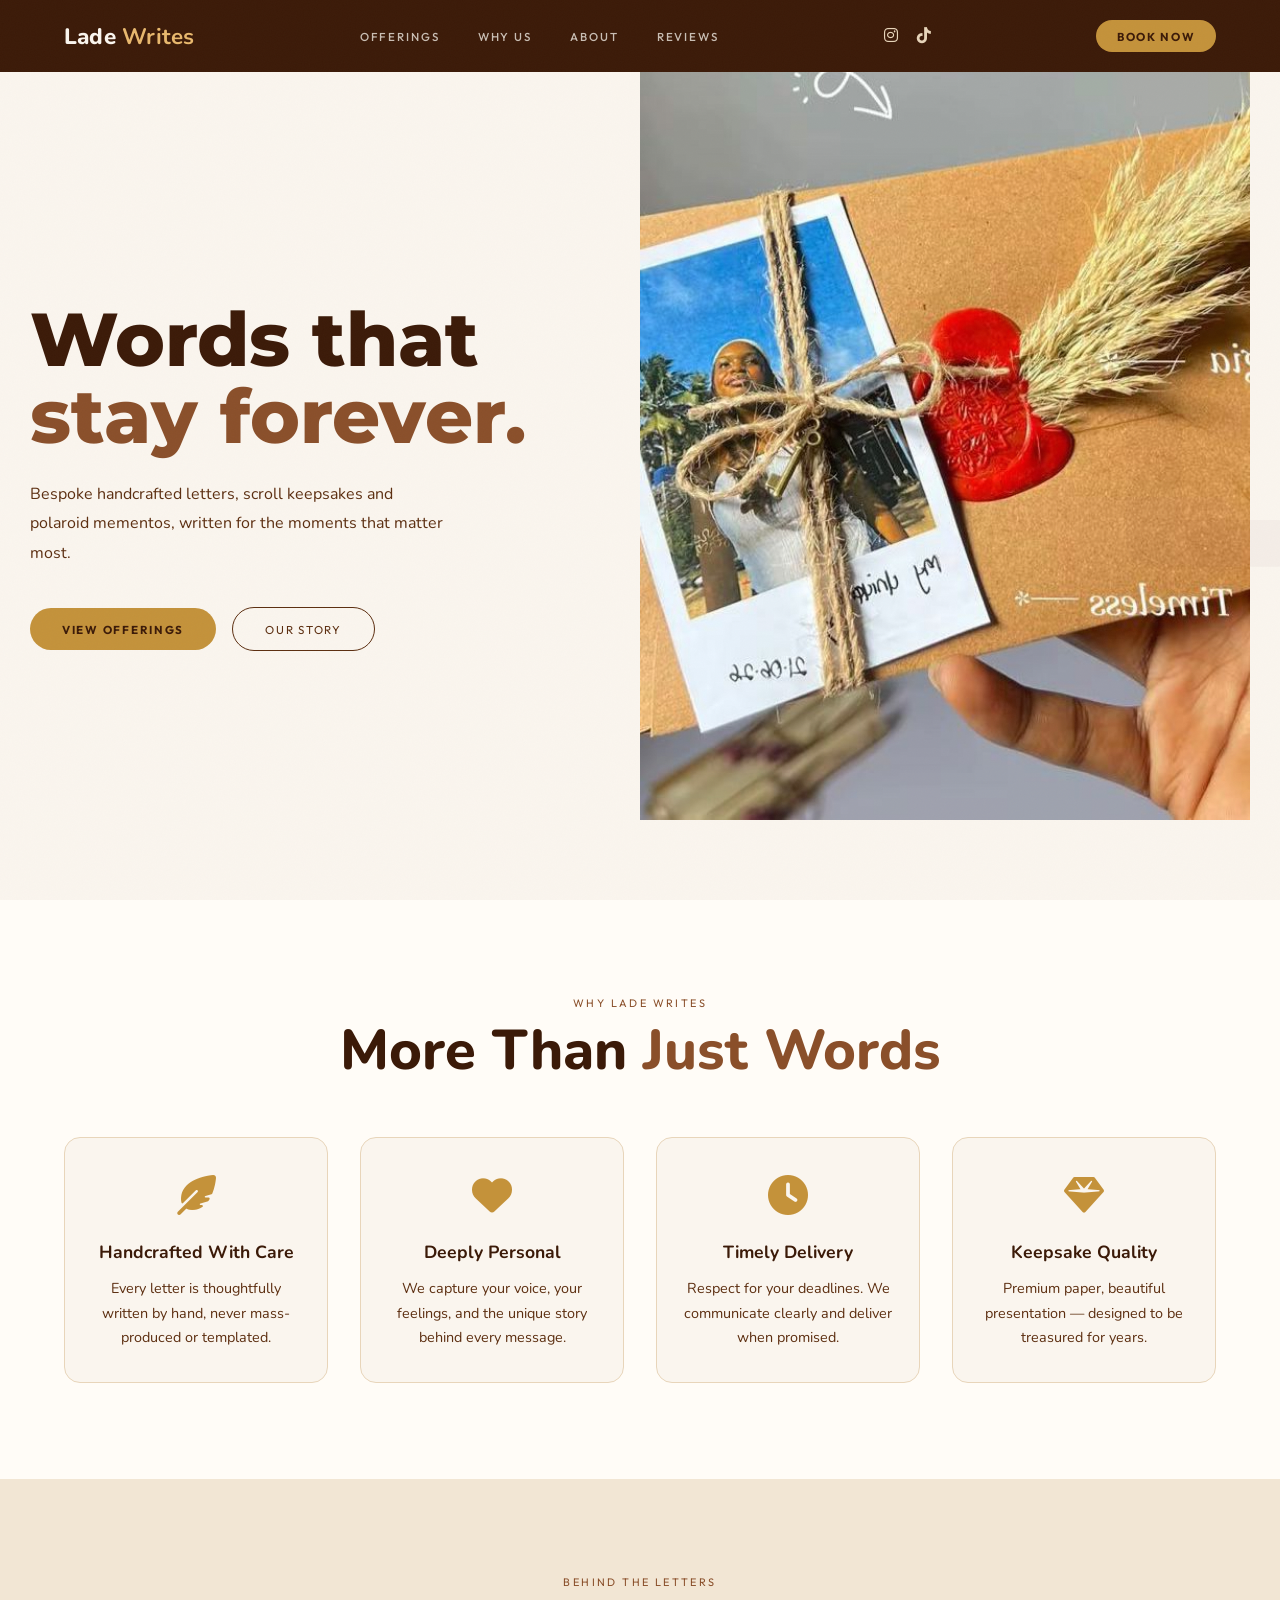
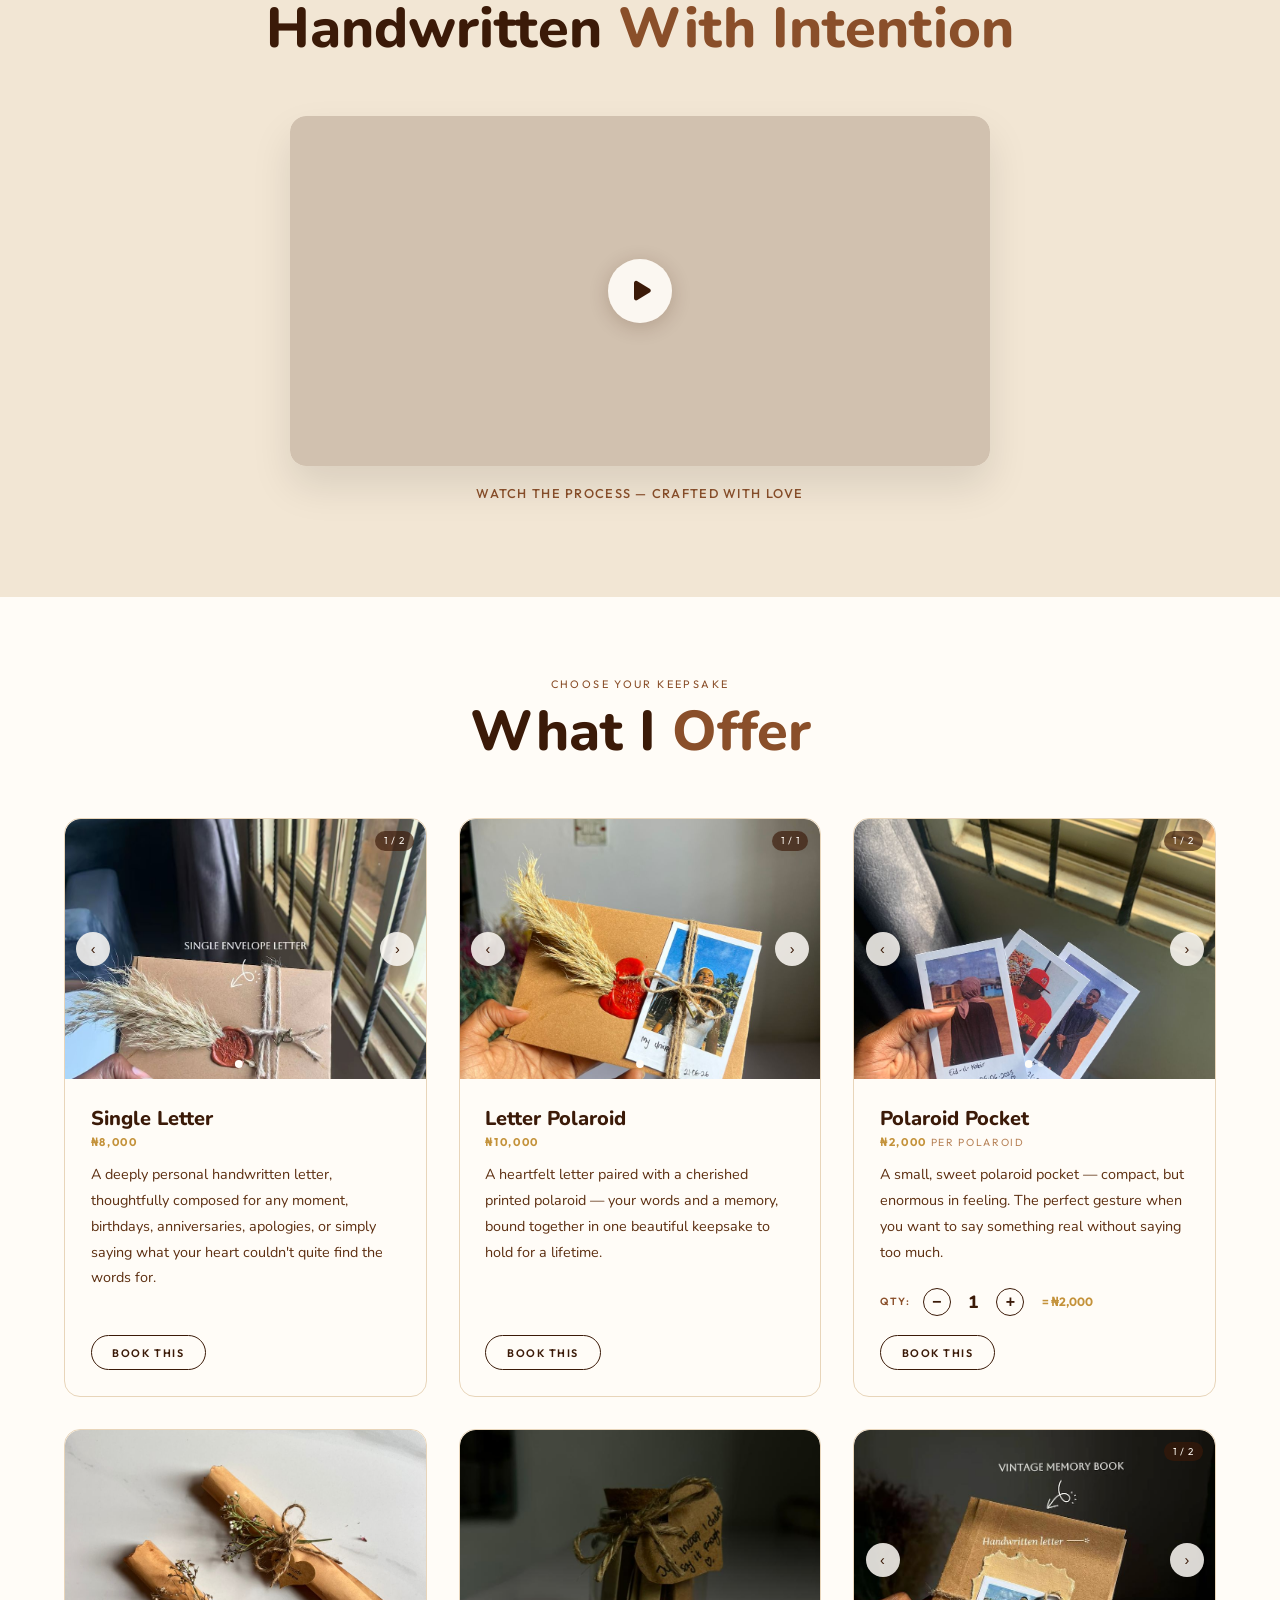
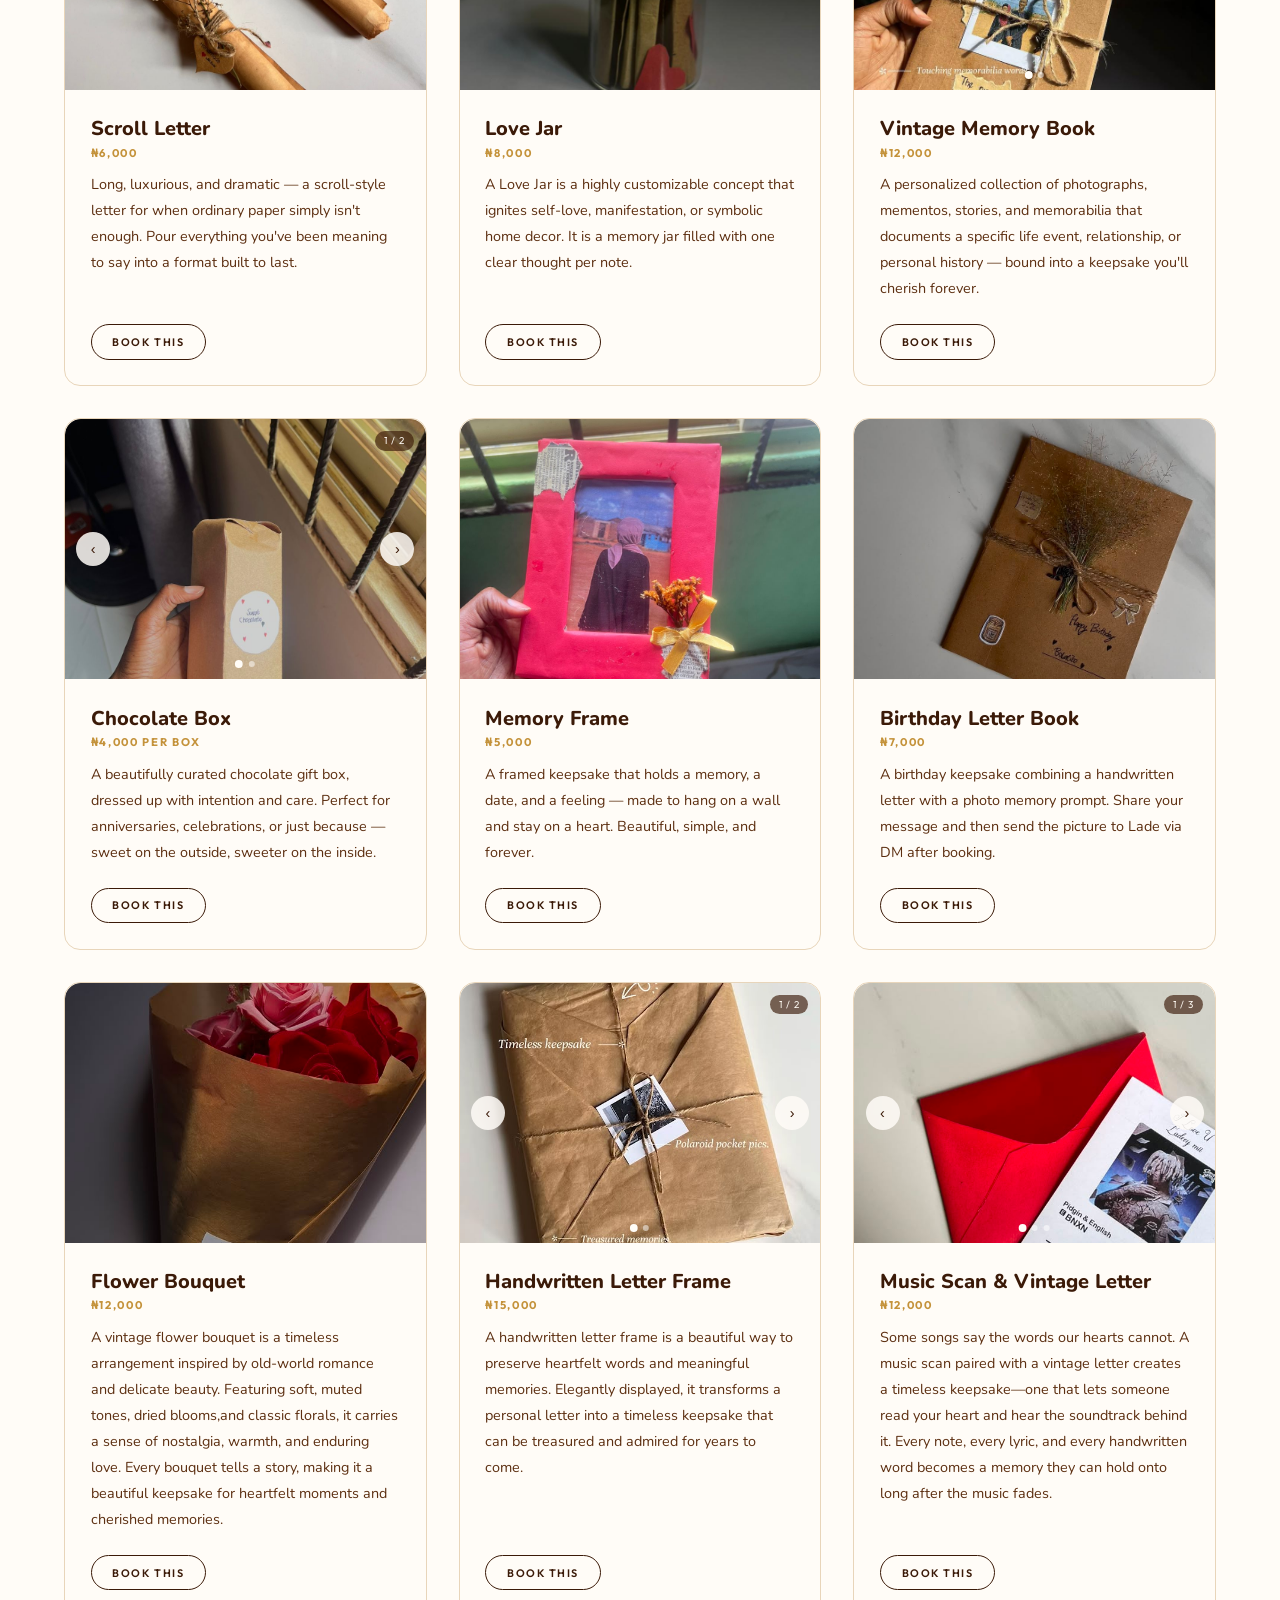
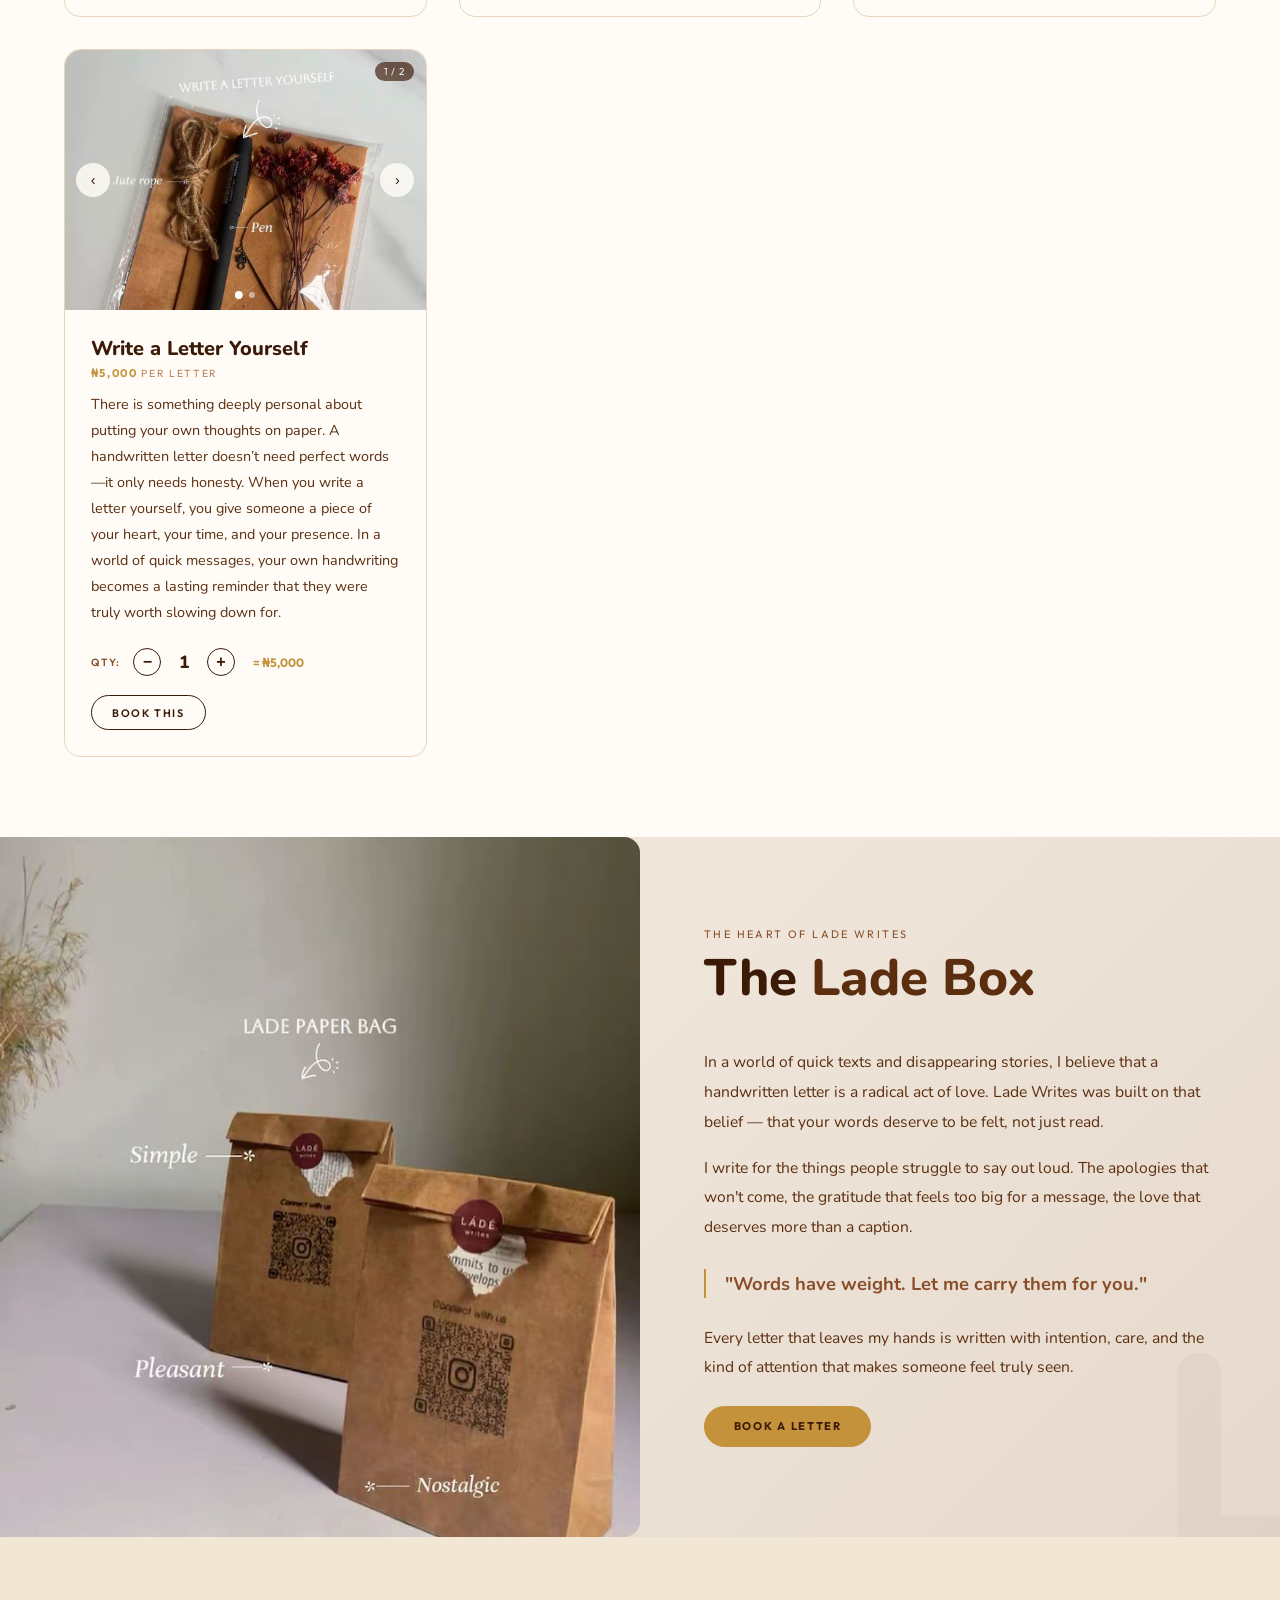
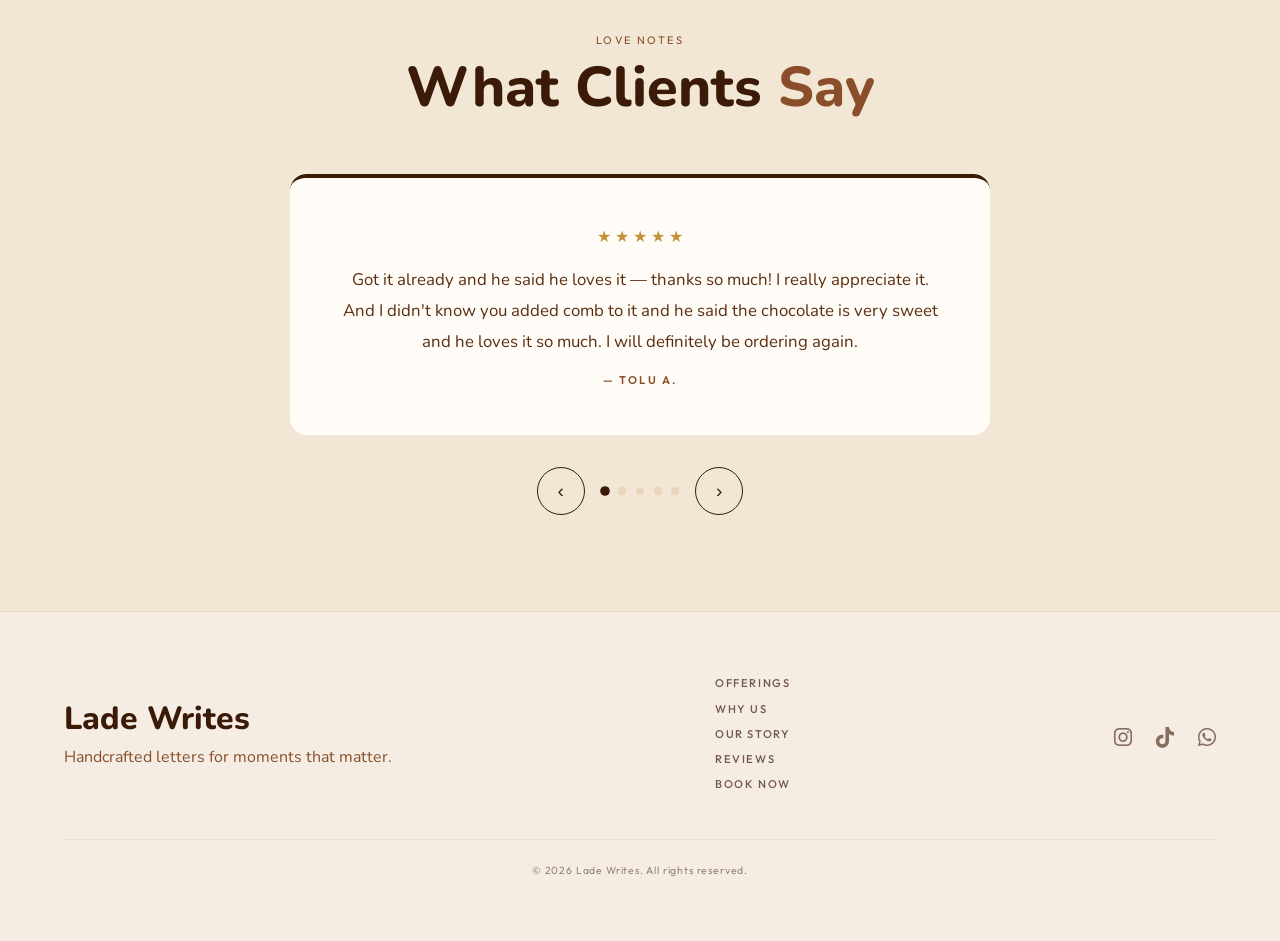
==== index.html @ 3d9a51b0 "newww" ====
<!doctype html>
<html lang="en">
  <head>
    <meta charset="UTF-8" />
    <meta name="viewport" content="width=device-width,initial-scale=1.0" />
    <title>Lade Writes — Bespoke Letters & Keepsakes</title>
    <link rel="preconnect" href="https://fonts.googleapis.com" />
    <link rel="preconnect" href="https://fonts.gstatic.com" crossorigin />
    <link
      href="https://fonts.googleapis.com/css2?family=Nunito:ital,wght@0,200..1000;1,200..1000&family=Outfit:wght@300;400;500;600;700&display=swap"
      rel="stylesheet"
    />
    <link
      rel="stylesheet"
      href="https://cdnjs.cloudflare.com/ajax/libs/font-awesome/6.5.1/css/all.min.css"
    />
    <link
      href="https://fonts.googleapis.com/css2?family=Arizonia&display=swap"
      rel="stylesheet"
    />
    <link rel="preconnect" href="https://fonts.googleapis.com" />
    <link rel="preconnect" href="https://fonts.gstatic.com" crossorigin />
    <link
      href="https://fonts.googleapis.com/css2?family=Cormorant+Garamond:ital,wght@0,300..700;1,300..700&family=DM+Sans:ital,opsz,wght@0,9..40,100..1000;1,9..40,100..1000&family=Google+Sans:ital,opsz,wght@0,17..18,400..700;1,17..18,400..700&family=Lato:ital,wght@0,100;0,300;0,400;0,700;0,900;1,100;1,300;1,400;1,700;1,900&family=Montserrat:ital,wght@0,100..900;1,100..900&family=Playfair+Display:ital,wght@0,400..900;1,400..900&family=Roboto+Condensed:ital,wght@0,100..900;1,100..900&family=Roboto+Slab:wght@100..900&display=swap"
      rel="stylesheet"
    />

    <link rel="stylesheet" href="style.css" />
  </head>
  <body>
    <nav id="navbar">
      <a class="nav-logo" href="#">Lade <span>Writes</span></a>
      <ul class="nav-center" id="navCenter">
        <li><a href="#offerings">Offerings</a></li>
        <li><a href="#whyus">Why Us</a></li>
        <li><a href="#ladebox">About</a></li>
        <li><a href="#reviews">Reviews</a></li>
      </ul>
      <div class="nav-social">
        <a href="https://www.instagram.com/lade_writes" target="_blank"
          ><i class="fab fa-instagram"></i
        ></a>
        <a href="https://www.tiktok.com/@ladewrites0" target="_blank"
          ><i class="fab fa-tiktok"></i
        ></a>
      </div>
      <a href="book.html" class="nav-book">Book Now</a>
      <button class="ham" id="ham" aria-label="Menu" onclick="toggleNav()">
        <span></span><span></span><span></span>
      </button>
    </nav>

    <div class="nav-drawer" id="navDrawer">
      <a href="#offerings" onclick="closeNav()">Offerings</a>
      <a href="#whyus" onclick="closeNav()">Why Us</a>
      <a href="#ladebox" onclick="closeNav()">About</a>
      <a href="#reviews" onclick="closeNav()">Reviews</a>
      <a href="book.html" onclick="closeNav()">Book Now</a>
      <div class="nav-drawer-social">
        <a href="https://www.instagram.com/lade_writes" target="_blank"
          ><i class="fab fa-instagram"></i
        ></a>
        <a href="https://www.tiktok.com/@ladewrites0" target="_blank"
          ><i class="fab fa-tiktok"></i
        ></a>
      </div>
    </div>

    <section id="hero">
      <div class="hero-left">
        <h1 class="hero-h1 fi d1">
          Words that<br /><span>stay forever.</span>
        </h1>
        <p class="hero-p fi d2">
          Bespoke handcrafted letters, scroll keepsakes and polaroid mementos,
          written for the moments that matter most.
        </p>
        <div class="hero-actions fi d3">
          <a href="#offerings" class="btn-primary">View Offerings</a>
          <a href="#ladebox" class="btn-ghost">Our Story</a>
        </div>
      </div>
      <div class="hero-right">
        <div class="hero-img-wrap">
          <img id="heroMainImg" src="bg.jpeg" alt="Lade Writes hero image" />
        </div>
      </div>
      <div class="hero-deco" aria-hidden="true">L</div>
    </section>

    <section id="whyus">
      <div class="sec-header-center">
        <div class="sec-tag">Why Lade Writes</div>
        <h2 class="sec-title">More Than <span>Just Words</span></h2>
      </div>
      <div class="why-grid">
        <div class="why-card fi d1">
          <div class="why-icon"><i class="fas fa-feather-alt"></i></div>
          <div class="why-title">Handcrafted With Care</div>
          <div class="why-desc">
            Every letter is thoughtfully written by hand, never mass-produced or
            templated.
          </div>
        </div>
        <div class="why-card fi d2">
          <div class="why-icon"><i class="fas fa-heart"></i></div>
          <div class="why-title">Deeply Personal</div>
          <div class="why-desc">
            We capture your voice, your feelings, and the unique story behind
            every message.
          </div>
        </div>
        <div class="why-card fi d3">
          <div class="why-icon"><i class="fas fa-clock"></i></div>
          <div class="why-title">Timely Delivery</div>
          <div class="why-desc">
            Respect for your deadlines. We communicate clearly and deliver when
            promised.
          </div>
        </div>
        <div class="why-card fi d1">
          <div class="why-icon"><i class="fas fa-gem"></i></div>
          <div class="why-title">Keepsake Quality</div>
          <div class="why-desc">
            Premium paper, beautiful presentation — designed to be treasured for
            years.
          </div>
        </div>
      </div>
    </section>

    <section id="video-showcase">
      <div class="sec-header-center">
        <div class="sec-tag">Behind The Letters</div>
        <h2 class="sec-title">Handwritten <span>With Intention</span></h2>
      </div>
      <div class="video-container fi d2">
        <video
          src="lade-vid.mp4"
          preload="metadata"
          muted
          loop
          playsinline
        ></video>

        <div
          class="video-overlay"
          onclick="playVideo(this)"
          style="
            position: absolute;
            inset: 0;
            display: flex;
            align-items: center;
            justify-content: center;
            cursor: pointer;
            background: rgba(59, 26, 8, 0.18);
            border-radius: var(--radius);
          "
        >
          <div
            style="
              width: 64px;
              height: 64px;
              border-radius: 50%;
              background: rgba(255, 252, 247, 0.92);
              display: flex;
              align-items: center;
              justify-content: center;
              box-shadow: 0 4px 20px rgba(59, 26, 8, 0.2);
            "
          >
            <i
              class="fas fa-play"
              style="color: var(--brown); font-size: 1.4rem; margin-left: 4px"
            ></i>
          </div>
        </div>
      </div>
      <div class="video-caption">Watch the process — crafted with love</div>
    </section>

    <section id="offerings">
      <div class="sec-header-center">
        <div class="sec-tag">Choose Your Keepsake</div>
        <h2 class="sec-title">What I <span>Offer</span></h2>
      </div>
      <div class="cards-grid">
        <div class="offer-card fi">
          <div class="card-gallery" id="g-single">
            <div class="placeholder-gallery"><span>✉</span>Add photos here</div>
            <img
              class="gallery-img"
              src="SINGLE 2.jpeg"
              alt="Single letter 1"
            /><img
              class="gallery-img"
              src="SINGLE 1.jpeg"
              alt="Single letter 2"
            /><button
              class="gallery-nav prev"
              onclick="galPrev(event, 'g-single')"
            >
              ‹</button
            ><button
              class="gallery-nav next"
              onclick="galNext(event, 'g-single')"
            >
              ›
            </button>
            <div class="gallery-dots" id="dots-g-single"></div>
            <div class="gallery-count" id="cnt-g-single">1 / 2</div>
          </div>
          <div class="card-body">
            <div class="card-name">Single Letter</div>
            <div class="card-price">₦8,000</div>
            <p class="card-desc">
              A deeply personal handwritten letter, thoughtfully composed for
              any moment, birthdays, anniversaries, apologies, or simply saying
              what your heart couldn't quite find the words for.
            </p>
            <a
              href="book.html?offering=Single%20Letter&price=%E2%82%A68%2C000"
              class="card-book"
              >Book This</a
            >
          </div>
        </div>

        <div class="offer-card fi d1">
          <div class="card-gallery" id="g-polaroid">
            <div class="placeholder-gallery">
              <span>📸</span>Add photos here
            </div>
            <img
              class="gallery-img"
              src="LETTERPOLAROID.jpeg"
              alt="Letter polaroid 1"
            /><button
              class="gallery-nav prev"
              onclick="galPrev(event, 'g-polaroid')"
            >
              ‹</button
            ><button
              class="gallery-nav next"
              onclick="galNext(event, 'g-polaroid')"
            >
              ›
            </button>
            <div class="gallery-dots" id="dots-g-polaroid"></div>
            <div class="gallery-count" id="cnt-g-polaroid">1 / 1</div>
          </div>
          <div class="card-body">
            <div class="card-name">Letter Polaroid</div>
            <div class="card-price">₦10,000</div>
            <p class="card-desc">
              A heartfelt letter paired with a cherished printed polaroid — your
              words and a memory, bound together in one beautiful keepsake to
              hold for a lifetime.
            </p>
            <a
              href="book.html?offering=Letter%20Polaroid&price=%E2%82%A610%2C000"
              class="card-book"
              >Book This</a
            >
          </div>
        </div>

        <div class="offer-card fi d2">
          <div class="card-gallery" id="g-pocket">
            <div class="placeholder-gallery">
              <span>🖼</span>Add photos here
            </div>
            <img
              class="gallery-img"
              src="POLA 1.jpeg"
              alt="Polaroid pocket 1"
            /><img
              class="gallery-img"
              src="POLA 2.jpeg"
              alt="Polaroid pocket 2"
            /><button
              class="gallery-nav prev"
              onclick="galPrev(event, 'g-pocket')"
            >
              ‹</button
            ><button
              class="gallery-nav next"
              onclick="galNext(event, 'g-pocket')"
            >
              ›
            </button>
            <div class="gallery-dots" id="dots-g-pocket"></div>
            <div class="gallery-count" id="cnt-g-pocket">1 / 2</div>
          </div>
          <div class="card-body">
            <div class="card-name">Polaroid Pocket</div>
            <div class="card-price">
              ₦2,000
              <span
                style="
                  font-weight: 400;
                  color: var(--brown-4);
                  font-size: 0.65rem;
                "
                >per polaroid</span
              >
            </div>
            <p class="card-desc">
              A small, sweet polaroid pocket — compact, but enormous in feeling.
              The perfect gesture when you want to say something real without
              saying too much.
            </p>
            <div
              style="
                display: flex;
                align-items: center;
                gap: 0.8rem;
                margin-bottom: 1.2rem;
              "
            >
              <span
                style="
                  font-family: var(--f-ui);
                  font-size: 0.65rem;
                  letter-spacing: 0.12em;
                  text-transform: uppercase;
                  color: var(--brown-3);
                  font-weight: 600;
                "
                >Qty:</span
              ><button
                onclick="ppQtyChange(-1)"
                style="
                  width: 28px;
                  height: 28px;
                  border-radius: 50%;
                  border: 1.5px solid var(--brown);
                  background: none;
                  cursor: pointer;
                  font-size: 1rem;
                  color: var(--brown);
                  display: flex;
                  align-items: center;
                  justify-content: center;
                  font-weight: 700;
                "
              >
                −</button
              ><span
                id="ppQty"
                style="
                  font-family: var(--f-display);
                  font-size: 1.1rem;
                  font-weight: 800;
                  color: var(--brown);
                  min-width: 20px;
                  text-align: center;
                "
                >1</span
              ><button
                onclick="ppQtyChange(1)"
                style="
                  width: 28px;
                  height: 28px;
                  border-radius: 50%;
                  border: 1.5px solid var(--brown);
                  background: none;
                  cursor: pointer;
                  font-size: 1rem;
                  color: var(--brown);
                  display: flex;
                  align-items: center;
                  justify-content: center;
                  font-weight: 700;
                "
              >
                +</button
              ><span
                id="ppTotal"
                style="
                  font-family: var(--f-ui);
                  font-size: 0.75rem;
                  color: var(--gold);
                  font-weight: 700;
                  margin-left: 0.3rem;
                "
                >= ₦2,000</span
              >
            </div>
            <a href="#" id="ppBookBtn" onclick="ppBook(event)" class="card-book"
              >Book This</a
            >
          </div>
        </div>

        <div class="offer-card fi d3">
          <div class="card-gallery" id="g-scroll">
            <div class="placeholder-gallery">
              <span>📜</span>Add photos here
            </div>
            <img class="gallery-img" src="SCROLL1.jpeg" alt="Scroll letter 1" />
          </div>
          <div class="card-body">
            <div class="card-name">Scroll Letter</div>
            <div class="card-price">₦6,000</div>
            <p class="card-desc">
              Long, luxurious, and dramatic — a scroll-style letter for when
              ordinary paper simply isn't enough. Pour everything you've been
              meaning to say into a format built to last.
            </p>
            <a
              href="book.html?offering=Scroll%20Letter&price=%E2%82%A66%2C000"
              class="card-book"
              >Book This</a
            >
          </div>
        </div>

        <div class="offer-card fi d1">
          <div class="card-gallery" id="g-lovejar">
            <div class="placeholder-gallery">
              <span></span>
            </div>

            <img class="gallery-img" src="love jar.jpeg" alt="Love Jar" />

            <!-- removed prev/next buttons -->

            <!-- removed dots -->
            <!-- removed counter -->
          </div>

          <div class="card-body">
            <div class="card-name">Love Jar</div>
            <div class="card-price">₦8,000</div>
            <p class="card-desc">
              A Love Jar is a highly customizable concept that ignites
              self-love, manifestation, or symbolic home decor. It is a memory
              jar filled with one clear thought per note.
            </p>
            <a
              href="book.html?offering=Love%20Jar&price=%E2%82%A68%2C000"
              class="card-book"
              >Book This</a
            >
          </div>
        </div>

        <div class="offer-card fi d2">
          <div class="card-gallery" id="g-membook">
            <div class="placeholder-gallery">
              <span>📖</span>Add photos here
            </div>
            <img
              class="gallery-img"
              src="vintage-memory-book 2.jpeg"
              alt="Memory Book"
            />
            <img
              class="gallery-img"
              src="vintage-memory-book.jpeg"
              alt="Memory Book"
            /><button
              class="gallery-nav prev"
              onclick="galPrev(event, 'g-membook')"
            >
              ‹</button
            ><button
              class="gallery-nav next"
              onclick="galNext(event, 'g-membook')"
            >
              ›
            </button>
            <div class="gallery-dots" id="dots-g-membook"></div>
            <div class="gallery-count" id="cnt-g-membook">1 / 2</div>
          </div>
          <div class="card-body">
            <div class="card-name">Vintage Memory Book</div>
            <div class="card-price">₦12,000</div>
            <p class="card-desc">
              A personalized collection of photographs, mementos, stories, and
              memorabilia that documents a specific life event, relationship, or
              personal history — bound into a keepsake you'll cherish forever.
            </p>
            <a
              href="book.html?offering=Memory%20Book&price=Contact%20for%20Price"
              class="card-book"
              >Book This</a
            >
          </div>
        </div>

        <div class="offer-card fi d3">
          <div class="card-gallery" id="g-choc">
            <div class="placeholder-gallery">
              <span>🍫</span>Add photos here
            </div>

            <img class="gallery-img" src="choco 1.jpeg" alt="Chocolate Box 1" />

            <img class="gallery-img" src="choco 2.jpeg" alt="Chocolate Box 2" />

            <button class="gallery-nav prev" onclick="galPrev(event, 'g-choc')">
              ‹
            </button>

            <button class="gallery-nav next" onclick="galNext(event, 'g-choc')">
              ›
            </button>

            <div class="gallery-dots" id="dots-g-choc"></div>

            <div class="gallery-count" id="cnt-g-choc"></div>
          </div>

          <div class="card-body">
            <div class="card-name">Chocolate Box</div>
            <div class="card-price">₦4,000 per box</div>
            <p class="card-desc">
              A beautifully curated chocolate gift box, dressed up with
              intention and care. Perfect for anniversaries, celebrations, or
              just because — sweet on the outside, sweeter on the inside.
            </p>
            <a
              href="book.html?offering=Chocolate%20Box&price=%E2%82%A64%2C000%20per%20box"
              class="card-book"
              >Book This</a
            >
          </div>
        </div>

        <div class="offer-card fi d2">
          <div class="card-gallery" id="g-frame">
            <div class="placeholder-gallery"></div>

            <img
              class="gallery-img"
              src="memory-book.jpeg"
              alt="Memory Frame"
            />

            <!-- removed carousel controls (if any were planned) -->
          </div>

          <div class="card-body">
            <div class="card-name">Memory Frame</div>
            <div class="card-price">₦5,000</div>
            <p class="card-desc">
              A framed keepsake that holds a memory, a date, and a feeling —
              made to hang on a wall and stay on a heart. Beautiful, simple, and
              forever.
            </p>
            <a
              href="book.html?offering=Memory%20Frame&price=%E2%82%A65%2C000"
              class="card-book"
              >Book This</a
            >
          </div>
        </div>

        <div class="offer-card fi d3">
          <div class="card-gallery" id="g-bdaybook">
            <div class="placeholder-gallery">
              <span>🎁</span>Send birthday photos to Lade's DM after booking
            </div>
            <img
              class="gallery-img"
              src="birthday 1.jpeg"
              alt="Birthday letter book 1"
            />
          </div>
          <div class="card-body">
            <div class="card-name">Birthday Letter Book</div>
            <div class="card-price">₦7,000</div>
            <p class="card-desc">
              A birthday keepsake combining a handwritten letter with a photo
              memory prompt. Share your message and then send the picture to
              Lade via DM after booking.
            </p>
            <a
              href="book.html?offering=Birthday%20Letter%20Book&price=%E2%82%A67%2C000"
              class="card-book"
              >Book This</a
            >
          </div>
        </div>

        <div class="offer-card fi d2">
          <div class="card-gallery" id="g-flower">
            <div class="placeholder-gallery"></div>

            <img class="gallery-img" src="flower.jpeg" alt="Flower Bouquet" />

            <!-- removed carousel controls (if any were planned) -->
          </div>

          <div class="card-body">
            <div class="card-name">Flower Bouquet</div>
            <div class="card-price">₦12,000</div>
            <p class="card-desc">
              A vintage flower bouquet is a timeless arrangement inspired by
              old-world romance and delicate beauty. Featuring soft, muted
              tones, dried blooms,and classic florals, it carries a sense of
              nostalgia, warmth, and enduring love. Every bouquet tells a story,
              making it a beautiful keepsake for heartfelt moments and cherished
              memories.
            </p>
            <a
              href="book.html?offering=Flower%20Bouquet&price=%E2%82%A612%2C000"
              class="card-book"
              >Book This</a
            >
          </div>
        </div>

        <div class="offer-card fi d2">
          <div class="card-gallery" id="g-handwritten">
            <div class="placeholder-gallery">
              <span>🍫</span>Add photos here
            </div>

            <img
              class="gallery-img"
              src="hand2.jpeg"
              alt="Handwritten Letter Frame 1"
            />

            <img
              class="gallery-img"
              src="handwritten frame.jpeg"
              alt="Handwritten Letter Frame 2"
            />

            <button
              class="gallery-nav prev"
              onclick="galPrev(event, 'g-handwritten')"
            >
              ‹
            </button>

            <button
              class="gallery-nav next"
              onclick="galNext(event, 'g-handwritten')"
            >
              ›
            </button>

            <div class="gallery-dots" id="dots-g-handwritten"></div>

            <div class="gallery-count" id="cnt-g-handwritten">1 / 2</div>
          </div>

          <div class="card-body">
            <div class="card-name">Handwritten Letter Frame</div>
            <div class="card-price">₦15,000</div>
            <p class="card-desc">
              A handwritten letter frame is a beautiful way to preserve
              heartfelt words and meaningful memories. Elegantly displayed, it
              transforms a personal letter into a timeless keepsake that can be
              treasured and admired for years to come.
            </p>
            <a
              href="book.html?offering=Handwritten%20Letter%20Frame&price=%E2%82%A615%2C000"
              class="card-book"
              >Book This</a
            >
          </div>
        </div>

        <div class="offer-card fi d2">
          <div class="card-gallery" id="g-scan-vintage">
            <div class="placeholder-gallery">
              <span>🎵</span>Add photos here
            </div>

            <img
              class="gallery-img"
              src="music 1.jpeg"
              alt="Scan & Vintage Letter 1"
            />

            <img
              class="gallery-img"
              src="music 2.jpeg"
              alt="Scan & Vintage Letter 2"
            />

            <img
              class="gallery-img"
              src="music 3.jpeg"
              alt="Scan & Vintage Letter 3"
            />

            <button
              class="gallery-nav prev"
              onclick="galPrev(event, 'g-scan-vintage')"
            >
              ‹
            </button>

            <button
              class="gallery-nav next"
              onclick="galNext(event, 'g-scan-vintage')"
            >
              ›
            </button>

            <div class="gallery-dots" id="dots-g-scan-vintage"></div>

            <div class="gallery-count" id="cnt-g-scan-vintage">1 / 3</div>
          </div>

          <div class="card-body">
            <div class="card-name">Music Scan &amp; Vintage Letter</div>
            <div class="card-price">₦12,000</div>

            <p class="card-desc">
              Some songs say the words our hearts cannot. A music scan paired
              with a vintage letter creates a timeless keepsake—one that lets
              someone read your heart and hear the soundtrack behind it. Every
              note, every lyric, and every handwritten word becomes a memory
              they can hold onto long after the music fades.
            </p>

            <a
             href="book.html?offering=Music%20Scan%20%26%20Vintage%20Letter&price=%E2%82%A612%2C000"
              class="card-book"
            >
              Book This
            </a>
          </div>
        </div>

        <div class="offer-card fi d2">
          <div class="card-gallery" id="g-write-letter">
            <div class="placeholder-gallery">
              <span>✍️</span>Add photos here
            </div>

            <img
              class="gallery-img"
              src="personalletter1.jpeg"
              alt="Write a Letter Yourself 1"
            />

            <img
              class="gallery-img"
              src="personalletter2.jpeg"
              alt="Write a Letter Yourself 2"
            />

            <button
              class="gallery-nav prev"
              onclick="galPrev(event, 'g-write-letter')"
            >
              ‹
            </button>

            <button
              class="gallery-nav next"
              onclick="galNext(event, 'g-write-letter')"
            >
              ›
            </button>

            <div class="gallery-dots" id="dots-g-write-letter"></div>

            <div class="gallery-count" id="cnt-g-write-letter">1 / 2</div>
          </div>

          <div class="card-body">
            <div class="card-name">Write a Letter Yourself</div>

            <div class="card-price">
              ₦5,000
              <span
                style="
                  font-weight: 400;
                  color: var(--brown-4);
                  font-size: 0.65rem;
                "
              >
                per letter
              </span>
            </div>

            <p class="card-desc">
              There is something deeply personal about putting your own thoughts
              on paper. A handwritten letter doesn’t need perfect words—it only
              needs honesty. When you write a letter yourself, you give someone
              a piece of your heart, your time, and your presence. In a world of
              quick messages, your own handwriting becomes a lasting reminder
              that they were truly worth slowing down for.
            </p>

            <div
              style="
                display: flex;
                align-items: center;
                gap: 0.8rem;
                margin-bottom: 1.2rem;
              "
            >
              <span
                style="
                  font-family: var(--f-ui);
                  font-size: 0.65rem;
                  letter-spacing: 0.12em;
                  text-transform: uppercase;
                  color: var(--brown-3);
                  font-weight: 600;
                "
              >
                Qty:
              </span>

              <button
                onclick="wlQtyChange(-1)"
                style="
                  width: 28px;
                  height: 28px;
                  border-radius: 50%;
                  border: 1.5px solid var(--brown);
                  background: none;
                  cursor: pointer;
                  font-size: 1rem;
                  color: var(--brown);
                  display: flex;
                  align-items: center;
                  justify-content: center;
                  font-weight: 700;
                "
              >
                −
              </button>

              <span
                id="wlQty"
                style="
                  font-family: var(--f-display);
                  font-size: 1.1rem;
                  font-weight: 800;
                  color: var(--brown);
                  min-width: 20px;
                  text-align: center;
                "
              >
                1
              </span>

              <button
                onclick="wlQtyChange(1)"
                style="
                  width: 28px;
                  height: 28px;
                  border-radius: 50%;
                  border: 1.5px solid var(--brown);
                  background: none;
                  cursor: pointer;
                  font-size: 1rem;
                  color: var(--brown);
                  display: flex;
                  align-items: center;
                  justify-content: center;
                  font-weight: 700;
                "
              >
                +
              </button>

              <span
                id="wlTotal"
                style="
                  font-family: var(--f-ui);
                  font-size: 0.75rem;
                  color: var(--gold);
                  font-weight: 700;
                  margin-left: 0.3rem;
                "
              >
                = ₦5,000
              </span>
            </div>

            <a
              href="#"
              id="wlBookBtn"
              onclick="wlBook(event)"
              class="card-book"
            >
              Book This
            </a>
          </div>
        </div>
      </div>
    </section>

    <section id="ladebox">
      <div class="lbox-image fi">
        <img src="LADE BOX.jpeg" alt="Lade Box aesthetic" id="ladeBoxImg" />
      </div>
      <div class="lbox-content">
        <div
          class="sec-header-center"
          style="text-align: left; margin-bottom: 1rem"
        >
          <div class="sec-tag">The Heart Of Lade Writes</div>
          <h2 class="lbox-title">The <span>Lade Box</span></h2>
        </div>
        <div class="lbox-body">
          <p class="fi d1">
            In a world of quick texts and disappearing stories, I believe that a
            handwritten letter is a radical act of love. Lade Writes was built
            on that belief — that your words deserve to be felt, not just read.
          </p>
          <p class="fi d2">
            I write for the things people struggle to say out loud. The
            apologies that won't come, the gratitude that feels too big for a
            message, the love that deserves more than a caption.
          </p>
          <div class="lbox-quote fi d2">
            "Words have weight. Let me carry them for you."
          </div>
          <p class="fi d3">
            Every letter that leaves my hands is written with intention, care,
            and the kind of attention that makes someone feel truly seen.
          </p>
        </div>
        <a href="book.html" class="btn-gold fi d3">Book a Letter</a>
      </div>
      <div class="lbox-deco" aria-hidden="true">L</div>
    </section>

    <section id="reviews">
      <div class="sec-header-center">
        <div class="sec-tag">Love Notes</div>
        <h2 class="sec-title">What Clients <span>Say</span></h2>
      </div>
      <div class="reviews-carousel-wrap fi d1">
        <div class="reviews-track-outer">
          <div class="reviews-track" id="revTrack">
            <div class="review-card">
              <div class="r-stars">
                <span>★</span><span>★</span><span>★</span><span>★</span
                ><span>★</span>
              </div>
              <p class="r-text">
                Got it already and he said he loves it — thanks so much! I
                really appreciate it. And I didn't know you added comb to it and
                he said the chocolate is very sweet and he loves it so much. I
                will definitely be ordering again.
              </p>
              <div class="r-author">— Tolu A.</div>
            </div>
            <div class="review-card">
              <div class="r-stars">
                <span>★</span><span>★</span><span>★</span><span>★</span
                ><span>★</span>
              </div>
              <p class="r-text">
                I ordered a scroll letter for my best friend's graduation and it
                felt like a piece of art. She has it framed on her wall. Worth
                every naira.
              </p>
              <div class="r-author">— Amara O.</div>
            </div>
            <div class="review-card">
              <div class="r-stars">
                <span>★</span><span>★</span><span>★</span><span>★</span
                ><span>★</span>
              </div>
              <p class="r-text">
                The polaroid pocket was so cute and thoughtful. She captured
                exactly what I wanted to say even better than I could have said
                it myself.
              </p>
              <div class="r-author">— Blessing E.</div>
            </div>
            <div class="review-card">
              <div class="r-stars">
                <span>★</span><span>★</span><span>★</span><span>★</span
                ><span>★</span>
              </div>
              <p class="r-text">
                The review he gave was so nostalgic. He really loved it and he
                hasn't received a gift as such before. He said it was really
                thoughtful and he appreciates it so much.
              </p>
              <div class="r-author">— Kemi B.</div>
            </div>
            <div class="review-card">
              <div class="r-stars">
                <span>★</span><span>★</span><span>★</span><span>★</span
                ><span>★</span>
              </div>
              <p class="r-text">
                The attention to detail is unmatched. It reads like poetry but
                still sounds like you. I am obsessed with her work.
              </p>
              <div class="r-author">— Fatima Y.</div>
            </div>
          </div>
        </div>
        <div class="carousel-controls">
          <button class="car-btn" onclick="carPrev()" aria-label="Previous">
            ‹
          </button>
          <div class="car-dots" id="carDots"></div>
          <button class="car-btn" onclick="carNext()" aria-label="Next">
            ›
          </button>
        </div>
      </div>
    </section>

    <footer>
      <div class="foot-inner">
        <div>
          <div class="foot-brand">Lade Writes</div>
          <div class="foot-tagline">
            Handcrafted letters for moments that matter.
          </div>
        </div>
        <div class="foot-links">
          <a href="#offerings">Offerings</a><a href="#whyus">Why Us</a
          ><a href="#ladebox">Our Story</a><a href="#reviews">Reviews</a
          ><a href="book.html">Book Now</a>
        </div>
        <div class="foot-social">
          <a href="https://www.instagram.com/lade_writes" target="_blank"
            ><i class="fab fa-instagram"></i></a
          ><a href="https://www.tiktok.com/@ladewrites0" target="_blank"
            ><i class="fab fa-tiktok"></i></a
          ><a href="https://wa.me/2347084291183" target="_blank"
            ><i class="fab fa-whatsapp"></i
          ></a>
        </div>
      </div>
      <div class="foot-bottom">© 2026 Lade Writes. All rights reserved.</div>
    </footer>

    <script>
      const navbar = document.getElementById("navbar");
      window.addEventListener("scroll", () =>
        navbar.classList.toggle("solid", scrollY > 30),
      );
      function toggleNav() {
        document.getElementById("ham").classList.toggle("open");
        document.getElementById("navDrawer").classList.toggle("open");
        document.body.style.overflow = document
          .getElementById("navDrawer")
          .classList.contains("open")
          ? "hidden"
          : "";
      }
      function closeNav() {
        document.getElementById("ham").classList.remove("open");
        document.getElementById("navDrawer").classList.remove("open");
        document.body.style.overflow = "";
      }

      const fis = document.querySelectorAll(".fi");
      const fiObs = new IntersectionObserver(
        (es) =>
          es.forEach((e) => {
            if (e.isIntersecting) {
              e.target.classList.add("on");
              fiObs.unobserve(e.target);
            }
          }),
        { threshold: 0.1 },
      );
      fis.forEach((f) => fiObs.observe(f));

      function playVideo(overlay) {
        const video = overlay.previousElementSibling;
        overlay.style.display = "none";
        video.controls = true;
        video.play();
      }

      const galState = {};
      function initGallery(id) {
        const wrap = document.getElementById(id);
        if (!wrap) return;
        const imgEls = [...wrap.querySelectorAll(".gallery-img")].filter(
          (i) => i.src && !i.src.endsWith("#") && i.src !== location.href,
        );
        const vidEls = [...wrap.querySelectorAll(".gallery-vid")].filter(
          (v) => v.src && !v.src.endsWith("#") && v.src !== location.href,
        );
        const allSlides = [];
        [...wrap.children].forEach((child) => {
          if (child.classList.contains("gallery-img") && imgEls.includes(child))
            allSlides.push({ el: child, type: "img" });
          if (child.classList.contains("gallery-vid") && vidEls.includes(child))
            allSlides.push({ el: child, type: "vid" });
        });
        const dotsEl = document.getElementById("dots-" + id);
        const cntEl = document.getElementById("cnt-" + id);
        if (!allSlides.length) {
          if (wrap.querySelector(".gallery-nav.prev"))
            wrap.querySelector(".gallery-nav.prev").style.display = "none";
          if (wrap.querySelector(".gallery-nav.next"))
            wrap.querySelector(".gallery-nav.next").style.display = "none";
          if (dotsEl) dotsEl.style.display = "none";
          if (cntEl) cntEl.style.display = "none";
          return;
        }
        galState[id] = { slides: allSlides, cur: 0 };
        if (dotsEl) {
          dotsEl.innerHTML = "";
          allSlides.forEach((_, i) => {
            const d = document.createElement("button");
            d.className = "g-dot" + (i === 0 ? " active" : "");
            d.onclick = (ev) => {
              ev.stopPropagation();
              setGal(id, i);
            };
            dotsEl.appendChild(d);
          });
        }
        if (cntEl) cntEl.textContent = "1 / " + allSlides.length;
        if (wrap.querySelector(".placeholder-gallery"))
          wrap.querySelector(".placeholder-gallery").style.display = "none";
        setGal(id, 0);
      }
      function setGal(id, i) {
        const s = galState[id];
        if (!s) return;
        s.slides.forEach((slide, idx) => {
          const active = idx === i;
          slide.el.classList.toggle("active", active);
          if (slide.type === "vid") {
            if (active) {
              slide.el.play().catch(() => {});
            } else {
              slide.el.pause();
            }
          }
        });
        const dots = document.querySelectorAll("#dots-" + id + " .g-dot");
        dots.forEach((d, idx) => d.classList.toggle("active", idx === i));
        const cntEl = document.getElementById("cnt-" + id);
        if (cntEl) cntEl.textContent = i + 1 + " / " + s.slides.length;
        s.cur = i;
      }
      function galPrev(e, id) {
        e.stopPropagation();
        const s = galState[id];
        if (s) setGal(id, (s.cur - 1 + s.slides.length) % s.slides.length);
      }
      function galNext(e, id) {
        e.stopPropagation();
        const s = galState[id];
        if (s) setGal(id, (s.cur + 1) % s.slides.length);
      }

      [
        "g-single",
        "g-bdaybook",
        "g-polaroid",
        "g-pocket",
        "g-scroll",
        "g-lovejar",
        "g-membook",
        "g-choc",
        "g-family",
        "g-frame",
        "g-flower",
        "g-handwritten",
        "g-scan-vintage",
        "g-write-letter",
      ].forEach(initGallery);
      let ppQtyVal = 1;
      const PP_PRICE = 2000;
      function ppQtyChange(delta) {
        ppQtyVal = Math.max(1, ppQtyVal + delta);
        document.getElementById("ppQty").textContent = ppQtyVal;
        document.getElementById("ppTotal").textContent =
          "= ₦" + (ppQtyVal * PP_PRICE).toLocaleString();
      }
      function ppBook(e) {
        e.preventDefault();
        const total = ppQtyVal * PP_PRICE;
        window.location.href =
          "book.html?offering=Polaroid%20Pocket&price=%E2%82%A6" +
          total.toLocaleString() +
          "&qty=" +
          ppQtyVal;
      }
      let wlQtyVal = 1;
      const WL_PRICE = 5000;

      function wlQtyChange(delta) {
        wlQtyVal = Math.max(1, wlQtyVal + delta);

        document.getElementById("wlQty").textContent = wlQtyVal;

        document.getElementById("wlTotal").textContent =
          "= ₦" + (wlQtyVal * WL_PRICE).toLocaleString();
      }

      function wlBook(e) {
        e.preventDefault();

        const total = wlQtyVal * WL_PRICE;

        window.location.href =
          "book.html?offering=Write%20a%20Letter%20Yourself&price=%E2%82%A6" +
          total.toLocaleString() +
          "&qty=" +
          wlQtyVal;
      }
      const revTrack = document.getElementById("revTrack");
      const reviewCards = [...revTrack.children];
      let carIdx = 0;
      function updateCar() {
        const cardWidth = revTrack.parentElement.offsetWidth;
        revTrack.style.transform = `translateX(-${carIdx * cardWidth}px)`;
        const dotsEl = document.getElementById("carDots");
        dotsEl.innerHTML = "";
        for (let i = 0; i < reviewCards.length; i++) {
          const d = document.createElement("button");
          d.className = "car-dot" + (i === carIdx ? " active" : "");
          d.onclick = () => {
            carIdx = i;
            updateCar();
          };
          dotsEl.appendChild(d);
        }
      }
      function carPrev() {
        if (carIdx > 0) {
          carIdx--;
          updateCar();
        }
      }
      function carNext() {
        if (carIdx < reviewCards.length - 1) {
          carIdx++;
          updateCar();
        }
      }
      window.addEventListener("resize", updateCar);
      updateCar();
    </script>
  </body>
</html>
---- style.css ----
:root {
  --brown: #3b1a08;
  --brown-2: #5c2e10;
  --brown-3: #8a4f2a;
  --brown-4: #b8845a;
  --sand: #e8d5ba;
  --sand-2: #f2e6d4;
  --sand-3: #faf5ee;
  --cream: #fffcf7;
  --gold: #c4923a;
  --gold-2: #e8b86d;
  --ink: #1c0d04;
  --soft-bg: #f5ede3;
  --warm-accent: #d4a373;
  --radius: 16px;
  --radius-sm: 10px;
  --radius-btn: 40px;

  --f-display: "Nunito", sans-serif;
  --f-script: "Arizonia", cursive;
  --f-body: "Nunito", sans-serif;
  --f-ui: "Outfit", "Segoe UI", sans-serif;
}
*,
*::before,
*::after {
  box-sizing: border-box;
  margin: 0;
  padding: 0;
}
html {
  scroll-behavior: smooth;
}
body {
  background: var(--cream);
  color: var(--ink);
  font-family: var(--f-body);
  overflow-x: hidden;
}
body::after {
  content: "";
  position: fixed;
  inset: 0;
  background-image: url("data:image/svg+xml,%3Csvg xmlns='http://www.w3.org/2000/svg' width='200' height='200'%3E%3Cfilter id='n'%3E%3CfeTurbulence type='fractalNoise' baseFrequency='0.85' numOctaves='4' stitchTiles='stitch'/%3E%3C/filter%3E%3Crect width='200' height='200' filter='url(%23n)' opacity='0.025'/%3E%3C/svg%3E");
  pointer-events: none;
  z-index: 9998;
}

nav {
  position: fixed;
  top: 0;
  left: 0;
  right: 0;
  z-index: 500;
  display: flex;
  justify-content: space-between;
  align-items: center;
  padding: 0 5vw;
  height: 72px;
  background: var(--brown);
  transition: box-shadow 0.3s;
}
nav.solid {
  box-shadow: 0 4px 24px rgba(28, 13, 4, 0.3);
}
.nav-logo {
  font-family: var(--f-display);
  font-size: 1.4rem;
  font-weight: 800;
  color: var(--sand-3);
  text-decoration: none;
  letter-spacing: 0.01em;
}
.nav-logo span {
  color: var(--gold-2);
  font-weight: 700;
}
.nav-center {
  display: flex;
  gap: 2.4rem;
  list-style: none;
  align-items: center;
}
.nav-center a {
  font-family: var(--f-ui);
  font-size: 0.72rem;
  letter-spacing: 0.16em;
  text-transform: uppercase;
  color: rgba(250, 245, 238, 0.75);
  text-decoration: none;
  transition: color 0.2s;
  font-weight: 500;
}
.nav-center a:hover {
  color: var(--sand-3);
}
.nav-social {
  display: flex;
  gap: 1.2rem;
  align-items: center;
}
.nav-social a {
  color: var(--sand);
  font-size: 1rem;
  transition:
    color 0.2s,
    transform 0.2s;
}
.nav-social a:hover {
  color: var(--gold-2);
  transform: translateY(-2px);
}
.nav-book {
  font-family: var(--f-ui);
  font-size: 0.72rem;
  letter-spacing: 0.14em;
  text-transform: uppercase;
  background: var(--gold);
  color: var(--brown);
  font-weight: 700;
  padding: 0.55rem 1.3rem;
  border: none;
  cursor: pointer;
  transition: background 0.2s;
  text-decoration: none;
  display: inline-block;
  border-radius: var(--radius-btn);
}
.nav-book:hover {
  background: var(--gold-2);
  transform: translateY(-1px);
}

.ham {
  display: none;
  background: none;
  border: none;
  cursor: pointer;
  padding: 4px;
  flex-direction: column;
  gap: 5px;
  z-index: 600;
  position: relative;
}
.ham span {
  display: block;
  width: 22px;
  height: 1.5px;
  background: var(--sand-3);
  transition: all 0.3s;
}
.ham.open span:nth-child(1) {
  transform: translateY(6.5px) rotate(45deg);
}
.ham.open span:nth-child(2) {
  opacity: 0;
}
.ham.open span:nth-child(3) {
  transform: translateY(-6.5px) rotate(-45deg);
}

.nav-drawer {
  position: fixed;
  inset: 0;
  background: var(--cream);
  z-index: 499;
  display: flex;
  flex-direction: column;
  justify-content: center;
  align-items: center;
  gap: 2rem;
  transform: translateX(-100%);
  transition: transform 0.4s cubic-bezier(0.77, 0, 0.175, 1);
}
.nav-drawer.open {
  transform: translateX(0);
}
.nav-drawer a,
.nav-drawer button {
  font-family: var(--f-display);
  font-size: 1.5rem;
  font-weight: 700;
  color: var(--brown);
  text-decoration: none;
  letter-spacing: 0.02em;
  background: none;
  border: none;
  cursor: pointer;
}
.nav-drawer-social {
  display: flex;
  gap: 1.8rem;
  margin-top: 1rem;
}
.nav-drawer-social a {
  font-size: 1.8rem;
  color: var(--brown-3);
}

#hero {
  min-height: 100vh;
  display: grid;
  grid-template-columns: 1fr 1fr;
  padding: 20px 30px;
  padding-top: 72px;
  position: relative;
  background: var(--sand-3);
}
.hero-left {
  display: flex;
  flex-direction: column;
  justify-content: center;
  padding: 6vw 4vw 6vw 0;
  position: relative;
  z-index: 2;
}
.hero-eyebrow {
  font-family: var(--f-ui);
  font-size: 0.68rem;
  letter-spacing: 0.22em;
  text-transform: uppercase;
  color: var(--brown-3);
  margin-bottom: 1.6rem;
  display: flex;
  align-items: center;
  gap: 0.7rem;
}
.hero-eyebrow::before {
  content: "";
  width: 2rem;
  height: 1px;
  background: var(--brown-3);
  display: inline-block;
}
.hero-h1 {
  font-size: clamp(3rem, 6.5vw, 4.7rem);
  font-family: "Montserrat", sans-serif;
  font-weight: 800;
  line-height: 1.02;
  color: var(--brown);
  margin-bottom: 1.6rem;
}
.hero-h1 span {
  color: var(--brown-3);
  display: block;
}
.hero-p {
  font-family: var(--f-body);
  font-size: 1rem;
  line-height: 1.85;
  color: var(--brown-2);
  max-width: 420px;
  margin-bottom: 2.4rem;
  font-weight: 400;
}
.hero-actions {
  display: flex;
  gap: 1rem;
  flex-wrap: wrap;
  align-items: center;
}

.btn-primary {
  font-family: var(--f-ui);
  font-size: 0.72rem;
  letter-spacing: 0.15em;
  text-transform: uppercase;
  background: var(--gold);
  color: var(--brown);
  font-weight: 700;
  padding: 0.85rem 2rem;
  border: none;
  cursor: pointer;
  transition: all 0.2s;
  text-decoration: none;
  display: inline-block;
  border-radius: var(--radius-btn);
}
.btn-primary:hover {
  background: var(--brown-2);
  transform: translateY(-2px);
  color: var(--sand-3);
}

.btn-ghost {
  font-family: var(--f-ui);
  font-size: 0.72rem;
  letter-spacing: 0.15em;
  text-transform: uppercase;
  border: 1.5px solid var(--brown-2);
  color: var(--brown-2);
  padding: 0.85rem 2rem;
  cursor: pointer;
  background: none;
  transition: all 0.2s;
  text-decoration: none;
  display: inline-block;
  border-radius: var(--radius-btn);
}
.btn-ghost:hover {
  background: var(--gold);
  color: var(--brown);
  font-weight: 700;
  border-color: var(--brown);
}

.hero-right {
  position: relative;
  display: flex;
  align-items: stretch;
  overflow: hidden;
}
.hero-img-wrap {
  width: 100%;
  height: 100%;
  min-height: 530px;
  position: relative;
  overflow: hidden;
  display: flex;
  align-items: center;
  justify-content: center;
  border-radius: 0 0 var(--radius) 0;
}
#heroMainImg {
  width: 100%;
  height: 100%;
  object-fit: cover;
  display: block;
  transform: scaleX(-1);
  margin-top: -60px;
  position: absolute;
  inset: 0;
}
.hero-deco {
  position: absolute;
  right: -2vw;
  top: 50%;
  transform: translateY(-50%);
  font-family: var(--f-display);
  font-size: 28vw;
  color: rgba(59, 26, 8, 0.03);
  line-height: 1;
  pointer-events: none;
  user-select: none;
  z-index: 0;
  font-weight: 800;
}

.sec-header-center {
  text-align: center;
  margin-bottom: 3.5rem;
}
.sec-tag {
  font-family: var(--f-ui);
  font-size: 0.68rem;
  letter-spacing: 0.22em;
  text-transform: uppercase;
  color: var(--brown-3);
  margin-bottom: 0.6rem;
}
.sec-title {
  font-family: var(--f-display);
  font-size: clamp(2rem, 4.5vw, 3.5rem);
  color: var(--brown);
  font-weight: 800;
  line-height: 1.1;
}
.sec-title span {
  color: var(--brown-3);
}

#whyus {
  padding: 6rem 5vw;
  background: var(--cream);
}
.why-grid {
  display: grid;
  grid-template-columns: repeat(4, 1fr);
  gap: 2rem;
  margin-top: 2rem;
}
.why-card {
  text-align: center;
  padding: 2rem 1.5rem;
  background: var(--sand-3);
  transition:
    transform 0.3s,
    box-shadow 0.3s;
  border: 1px solid var(--sand);
  border-radius: var(--radius);
}
.why-card:hover {
  transform: translateY(-6px);
  box-shadow: 0 12px 32px rgba(59, 26, 8, 0.08);
}
.why-icon {
  font-size: 2.5rem;
  color: var(--gold);
  margin-bottom: 1rem;
}
.why-title {
  font-family: var(--f-display);
  font-size: 1.1rem;
  font-weight: 700;
  color: var(--brown);
  margin-bottom: 0.75rem;
}
.why-desc {
  font-family: var(--f-body);
  font-size: 0.9rem;
  line-height: 1.7;
  color: var(--brown-2);
}

@media (max-width: 900px) {
  .why-grid {
    grid-template-columns: repeat(2, 1fr);
  }
}
@media (max-width: 500px) {
  .why-grid {
    grid-template-columns: 1fr;
  }
}

#video-showcase {
  padding: 6rem 5vw;
  background: var(--sand-2);
}
.video-container {
  max-width: 700px;
  margin: 0 auto;
  position: relative;
  border-radius: var(--radius);
  overflow: hidden;
  box-shadow: 0 20px 40px rgba(0, 0, 0, 0.1);
}
.video-container video {
  width: 100%;
  display: block;
}
.video-caption {
  text-align: center;
  margin-top: 1.2rem;
  font-family: var(--f-ui);
  font-size: 0.8rem;
  letter-spacing: 0.1em;
  text-transform: uppercase;
  color: var(--brown-3);
  font-weight: 500;
}

#offerings {
  padding: 5rem 4rem;
  background: var(--cream);
}
.cards-grid {
  display: grid;
  grid-template-columns: repeat(3, 1fr);
  gap: 2rem;
}
@media (max-width: 1200px) {
  .cards-grid {
    grid-template-columns: repeat(2, 1fr);
  }
}
@media (max-width: 700px) {
  .cards-grid {
    grid-template-columns: 1fr;
  }
}

.offer-card {
  background: var(--cream);
  display: flex;
  flex-direction: column;
  border: 1px solid var(--sand);
  transition:
    transform 0.25s,
    box-shadow 0.25s;
  position: relative;
  overflow: hidden;
  border-radius: var(--radius);
}
.offer-card:hover {
  transform: translateY(-5px);
  box-shadow: 0 16px 48px rgba(59, 26, 8, 0.1);
}

.card-gallery {
  height: 260px;
  position: relative;
  overflow: hidden;
  background: var(--sand-2);
  border-radius: var(--radius) var(--radius) 0 0;
}
.card-gallery img.gallery-img {
  position: absolute;
  inset: 0;
  width: 100%;
  height: 100%;
  object-fit: cover;
  opacity: 0;
  transition: opacity 0.4s;
  pointer-events: none;
}
.card-gallery img.gallery-img.active {
  opacity: 1;
}
.card-gallery video.gallery-vid {
  position: absolute;
  inset: 0;
  width: 100%;
  height: 100%;
  object-fit: cover;
  opacity: 0;
  transition: opacity 0.4s;
  pointer-events: none;
}
.card-gallery video.gallery-vid.active {
  opacity: 1;
}
.card-gallery .placeholder-gallery {
  position: absolute;
  inset: 0;
  display: flex;
  flex-direction: column;
  align-items: center;
  justify-content: center;
  gap: 0.6rem;
  color: var(--brown-4);
  font-family: var(--f-ui);
  font-size: 0.75rem;
  letter-spacing: 0.1em;
  text-transform: uppercase;
}
.card-gallery .placeholder-gallery span {
  font-size: 2.5rem;
  opacity: 0.35;
}
.gallery-dots {
  position: absolute;
  bottom: 0.75rem;
  left: 50%;
  transform: translateX(-50%);
  display: flex;
  gap: 0.4rem;
  z-index: 2;
}
.g-dot {
  width: 6px;
  height: 6px;
  border-radius: 50%;
  background: rgba(255, 255, 255, 0.5);
  border: none;
  cursor: pointer;
  padding: 0;
  transition: all 0.2s;
}
.g-dot.active {
  background: var(--cream);
  transform: scale(1.3);
}
.gallery-nav {
  position: absolute;
  top: 50%;
  transform: translateY(-50%);
  background: rgba(255, 252, 247, 0.85);
  border: none;
  cursor: pointer;
  width: 34px;
  height: 34px;
  border-radius: 50%;
  display: flex;
  align-items: center;
  justify-content: center;
  font-size: 0.9rem;
  color: var(--brown);
  z-index: 2;
  transition: background 0.2s;
}
.gallery-nav:hover {
  background: var(--cream);
}
.gallery-nav.prev {
  left: 0.7rem;
}
.gallery-nav.next {
  right: 0.7rem;
}
.gallery-count {
  position: absolute;
  top: 0.75rem;
  right: 0.75rem;
  background: rgba(59, 26, 8, 0.65);
  color: var(--sand-3);
  font-family: var(--f-ui);
  font-size: 0.62rem;
  letter-spacing: 0.1em;
  padding: 0.2rem 0.55rem;
  z-index: 2;
  border-radius: var(--radius-sm);
}

.card-body {
  padding: 1.6rem;
  flex: 1;
  display: flex;
  flex-direction: column;
}
.card-name {
  font-family: var(--f-display);
  font-size: 1.25rem;
  font-weight: 800;
  color: var(--brown);
  margin-bottom: 0.2rem;
}
.card-price {
  font-family: var(--f-ui);
  font-size: 0.7rem;
  letter-spacing: 0.15em;
  text-transform: uppercase;
  color: var(--gold);
  font-weight: 700;
  margin-bottom: 0.8rem;
}
.card-desc {
  font-family: var(--f-body);
  font-size: 0.9rem;
  line-height: 1.8;
  color: var(--brown-2);
  flex: 1;
  margin-bottom: 1.4rem;
}
.card-book {
  align-self: flex-start;
  font-family: var(--f-ui);
  font-size: 0.68rem;
  letter-spacing: 0.14em;
  text-transform: uppercase;
  border: 1.5px solid var(--brown);
  color: var(--brown);
  padding: 0.6rem 1.3rem;
  background: none;
  cursor: pointer;
  transition: all 0.2s;
  font-weight: 600;
  text-decoration: none;
  display: inline-block;
  border-radius: var(--radius-btn);
}
.card-book:hover {
  background: var(--brown);
  color: var(--sand-3);
}

#ladebox {
  background: linear-gradient(135deg, var(--soft-bg) 0%, #e6d9cc 100%);
  position: relative;
  overflow: hidden;
  display: grid;
  grid-template-columns: 1fr 1fr;
  min-height: 600px;
}
.lbox-image {
  position: relative;
  overflow: hidden;
  background: #d4c5b3;
  display: flex;
  align-items: center;
  justify-content: center;
  min-height: 520px;
  height: 700px;
  border-radius: 0 var(--radius) var(--radius) 0;
}
#ladeBoxImg {
  width: 100%;
  height: 100%;
  object-fit: cover;
  position: absolute;
  inset: 0;
}
.lbox-content {
  padding: 5rem 5vw 5rem 4rem;
  display: flex;
  flex-direction: column;
  justify-content: center;
  position: relative;
  z-index: 1;
}
.lbox-deco {
  position: absolute;
  right: -3vw;
  bottom: -4rem;
  font-family: var(--f-display);
  font-size: 22vw;
  color: rgba(59, 26, 8, 0.03);
  line-height: 1;
  pointer-events: none;
  font-weight: 800;
}
.lbox-tag {
  font-family: var(--f-ui);
  font-size: 0.65rem;
  letter-spacing: 0.22em;
  text-transform: uppercase;
  color: var(--brown-3);
  margin-bottom: 0.8rem;
}
.lbox-title {
  font-family: var(--f-display);
  font-size: clamp(2rem, 4vw, 3.4rem);
  font-weight: 800;
  color: var(--brown);
  margin-bottom: 1.6rem;
  line-height: 1.1;
}
.lbox-title span {
  color: var(--brown-2);
}
.lbox-body p {
  font-family: var(--f-body);
  font-size: 0.98rem;
  line-height: 1.9;
  color: var(--brown-2);
  margin-bottom: 1rem;
}
.lbox-quote {
  font-family: var(--f-display);
  font-size: 1.15rem;
  color: var(--brown-3);
  line-height: 1.6;
  border-left: 2px solid var(--gold);
  padding-left: 1.2rem;
  margin: 1.6rem 0;
  font-weight: 700;
}
.btn-gold {
  align-self: flex-start;
  margin-top: 0.4rem;
  font-family: var(--f-ui);
  font-size: 0.7rem;
  letter-spacing: 0.15em;
  text-transform: uppercase;
  border: 1.5px solid var(--gold);
  color: var(--brown);
  padding: 0.8rem 1.8rem;
  background: var(--gold);
  cursor: pointer;
  transition: all 0.2s;
  text-decoration: none;
  display: inline-block;
  font-weight: 700;
  border-radius: var(--radius-btn);
}
.btn-gold:hover {
  background: var(--brown-2);
  border-color: var(--brown-2);
  color: var(--sand-3);
}

#reviews {
  padding: 6rem 5vw;
  background: var(--sand-2);
  overflow: hidden;
}
.reviews-carousel-wrap {
  margin-top: 2rem;
  position: relative;
  max-width: 700px;
  margin-left: auto;
  margin-right: auto;
}
.reviews-track-outer {
  overflow: hidden;
  border-radius: var(--radius);
}
.reviews-track {
  display: flex;
  transition: transform 0.5s cubic-bezier(0.77, 0, 0.18, 1);
}
.review-card {
  flex: 0 0 100%;
  background: var(--cream);
  padding: 3rem;
  border-top: 4px solid var(--brown);
  display: flex;
  flex-direction: column;
  gap: 1rem;
  border-radius: var(--radius);
  text-align: center;
}
.r-stars {
  display: flex;
  gap: 4px;
  justify-content: center;
}
.r-stars span {
  color: var(--gold);
  font-size: 1rem;
}
.r-text {
  font-family: var(--f-body);
  font-size: 1.05rem;
  line-height: 1.85;
  color: var(--brown-2);
}
.r-author {
  font-family: var(--f-ui);
  font-size: 0.7rem;
  letter-spacing: 0.18em;
  text-transform: uppercase;
  color: var(--brown-3);
  margin-top: auto;
  font-weight: 600;
}
.carousel-controls {
  display: flex;
  gap: 1rem;
  margin-top: 2rem;
  align-items: center;
  justify-content: center;
}
.car-btn {
  width: 48px;
  height: 48px;
  border: 1.5px solid var(--brown);
  background: none;
  cursor: pointer;
  font-size: 1.2rem;
  color: var(--brown);
  display: flex;
  align-items: center;
  justify-content: center;
  transition: all 0.2s;
  border-radius: 50%;
}
.car-btn:hover {
  background: var(--brown);
  color: var(--sand-3);
}
.car-dots {
  display: flex;
  gap: 0.6rem;
}
.car-dot {
  width: 8px;
  height: 8px;
  border-radius: 50%;
  background: var(--sand);
  border: none;
  cursor: pointer;
  transition: all 0.2s;
  padding: 0;
}
.car-dot.active {
  background: var(--brown);
  transform: scale(1.2);
}

footer {
  background: var(--soft-bg);
  color: var(--brown);
  padding: 4rem 5vw;
  border-top: 1px solid var(--sand);
}
.foot-inner {
  display: flex;
  justify-content: space-between;
  align-items: center;
  flex-wrap: nowrap;
  gap: 2rem;
  margin-bottom: 3rem;
}
.foot-brand {
  font-family: var(--f-display);
  font-size: 2rem;
  font-weight: 800;
  color: var(--brown);
}
.foot-tagline {
  font-family: var(--f-body);
  font-size: 1rem;
  line-height: 1.6;
  color: var(--brown-3);
  margin-top: 0.3rem;
}
.foot-links {
  display: flex;
  flex-direction: column;
  gap: 0.7rem;
}
.foot-links a {
  font-family: var(--f-ui);
  font-size: 0.7rem;
  letter-spacing: 0.14em;
  text-transform: uppercase;
  color: var(--brown);
  text-decoration: none;
  opacity: 0.7;
  transition: opacity 0.2s;
  font-weight: 500;
}
.foot-links a:hover {
  opacity: 1;
}
.foot-social {
  display: flex;
  gap: 1.5rem;
  margin-top: 0.5rem;
}
.foot-social a {
  color: var(--brown);
  font-size: 1.3rem;
  opacity: 0.6;
  transition:
    opacity 0.2s,
    transform 0.2s;
}
.foot-social a:hover {
  opacity: 1;
  transform: translateY(-2px);
}
@media (max-width: 900px) {
  .foot-inner {
    flex-wrap: wrap;
    align-items: flex-start;
  }
}
.foot-bottom {
  border-top: 1px solid rgba(59, 26, 8, 0.1);
  padding-top: 1.5rem;
  font-family: var(--f-ui);
  font-size: 0.65rem;
  letter-spacing: 0.08em;
  opacity: 0.5;
  text-align: center;
}

.fi {
  opacity: 0;
  transform: translateY(24px);
  transition:
    opacity 0.65s ease,
    transform 0.65s ease;
}
.fi.on {
  opacity: 1;
  transform: translateY(0);
}
.fi.d1 {
  transition-delay: 0.1s;
}
.fi.d2 {
  transition-delay: 0.2s;
}
.fi.d3 {
  transition-delay: 0.3s;
}

@media (max-width: 900px) {
  #hero {
    grid-template-columns: 1fr;
    min-height: auto;
    padding-top: 56px;
  }
  .hero-right {
    min-height: 48vw;
  }
  .hero-left {
    padding: 3.5rem 0 2.5rem;
  }
  #heroMainImg {
    margin-top: -85px;
  }
  #ladebox {
    grid-template-columns: 1fr;
  }
  .lbox-image {
    min-height: 300px;
    height: auto;
  }
  .lbox-content {
    padding: 3.5rem 5vw;
  }
  .nav-center {
    display: none;
  }
  .ham {
    display: flex;
  }
  .nav-book {
    display: none;
  }
  .nav-social {
    display: none;
  }
}
@media (max-width: 600px) {
  #hero {
    padding-top: 65px;
    padding-left: 30px;
    padding-right: 30px;
  }

  .hero-h1 {
    font-size: 50px;
    line-height: 1.2;
  }
  #heroMainImg {
    margin-top: -100px;
  }

  #offerings {
    padding: 4rem 2rem;
    background: var(--cream);
  }
  .review-card {
    padding: 2rem;
  }
  .r-text {
    font-size: 0.95rem;
  }
}

.card-price.tbd {
  color: var(--brown-3);
  font-style: italic;
}
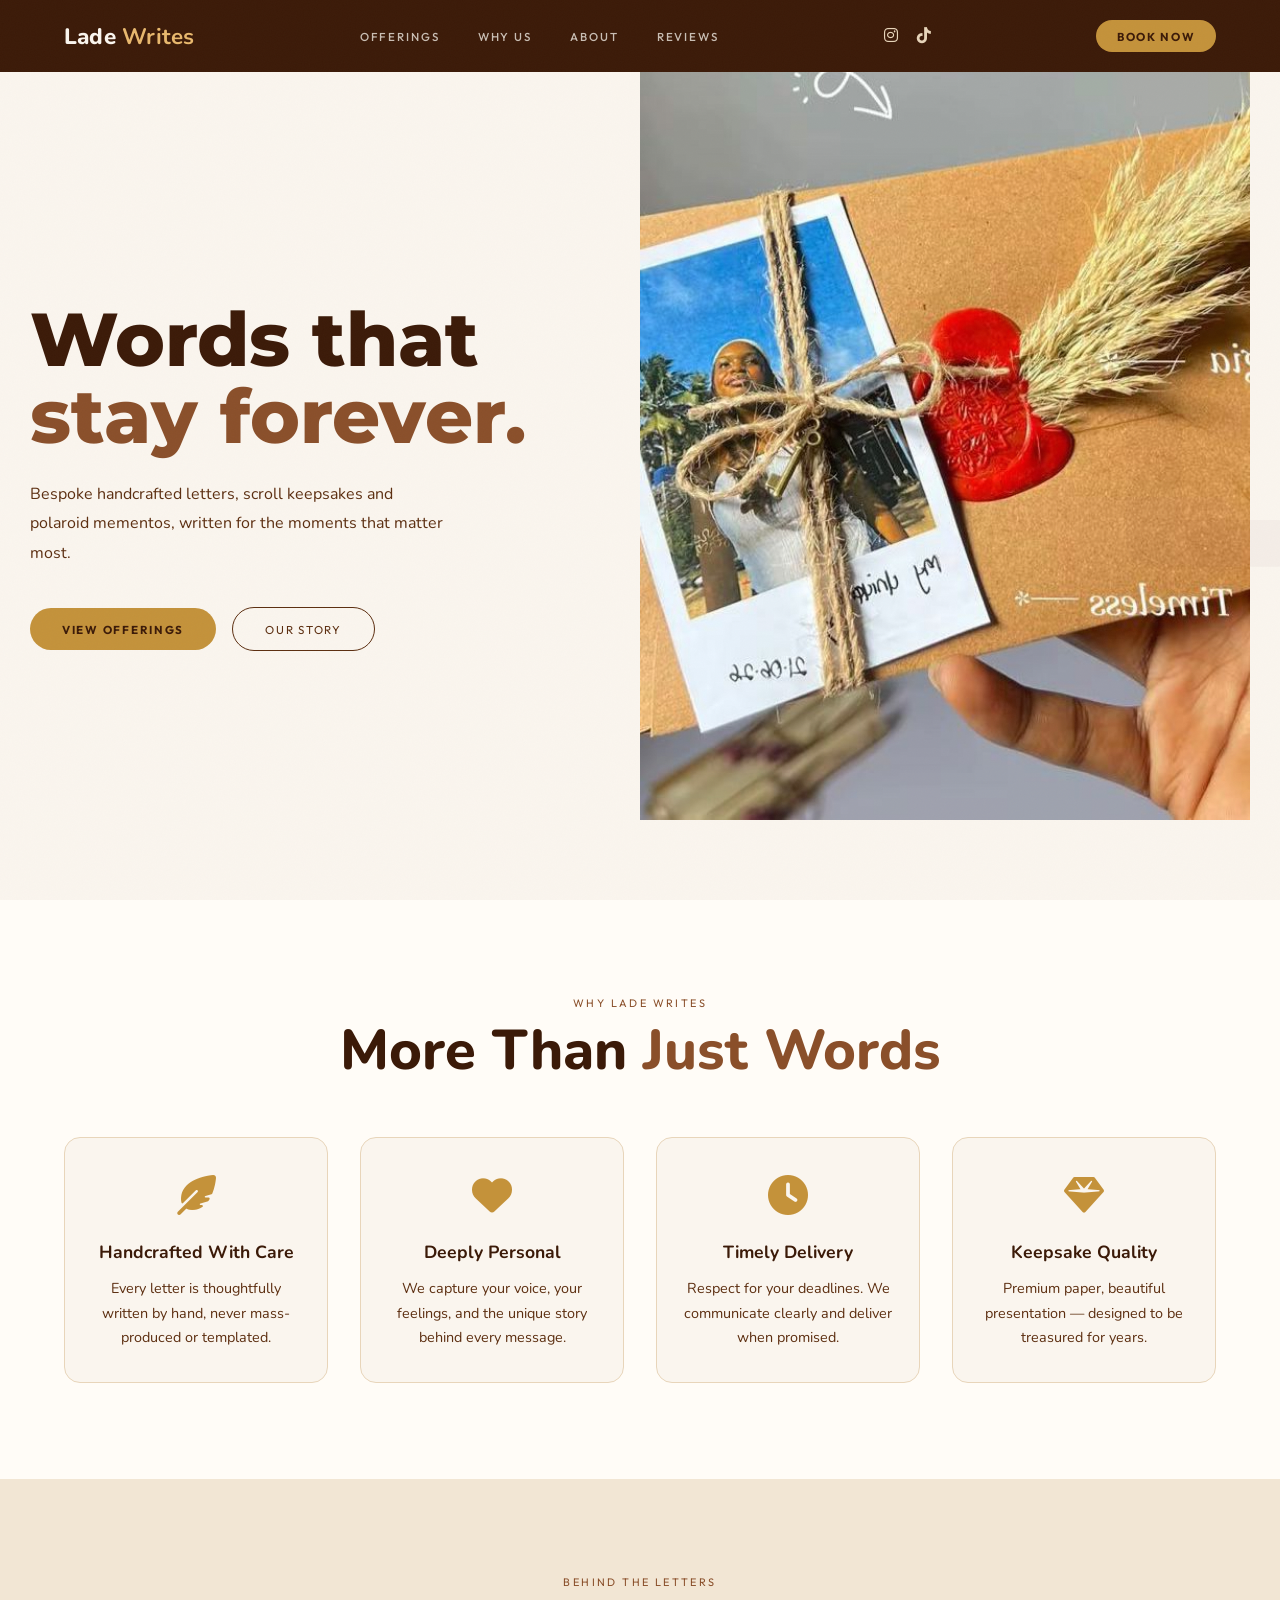
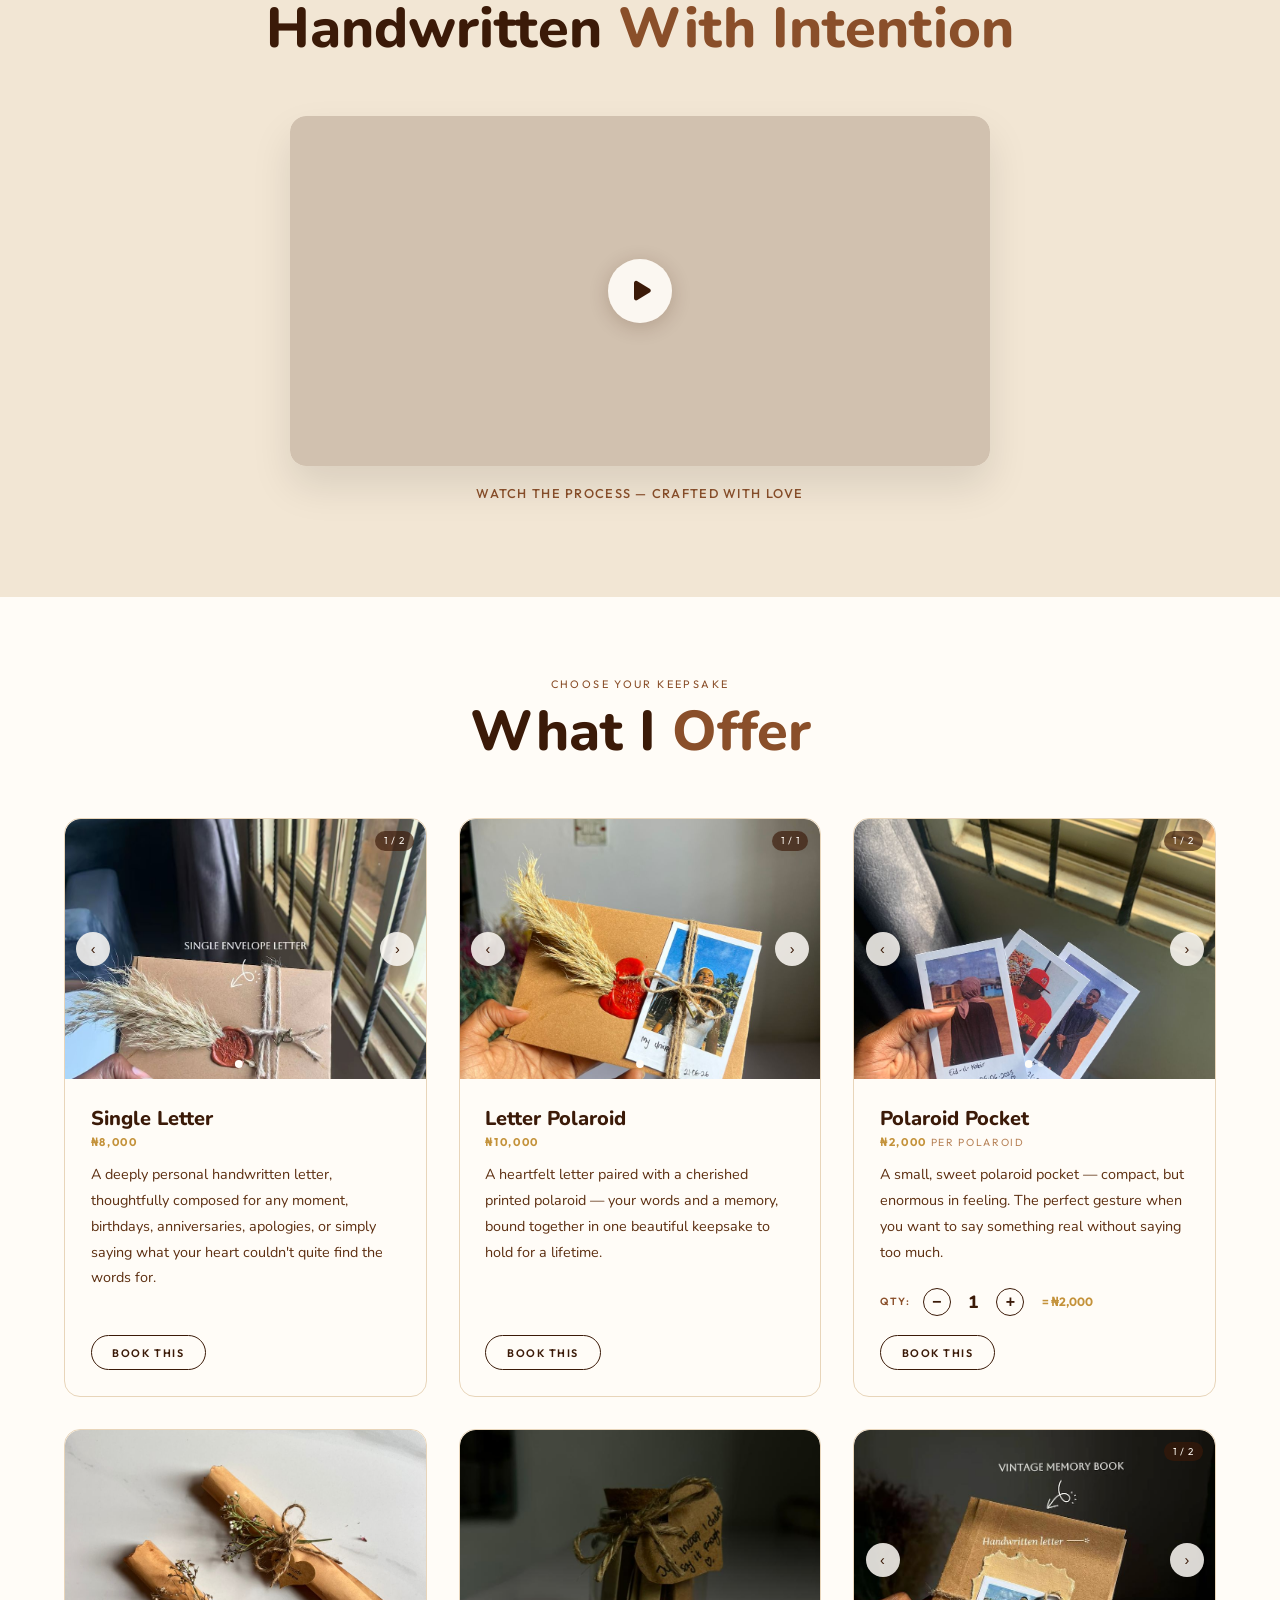
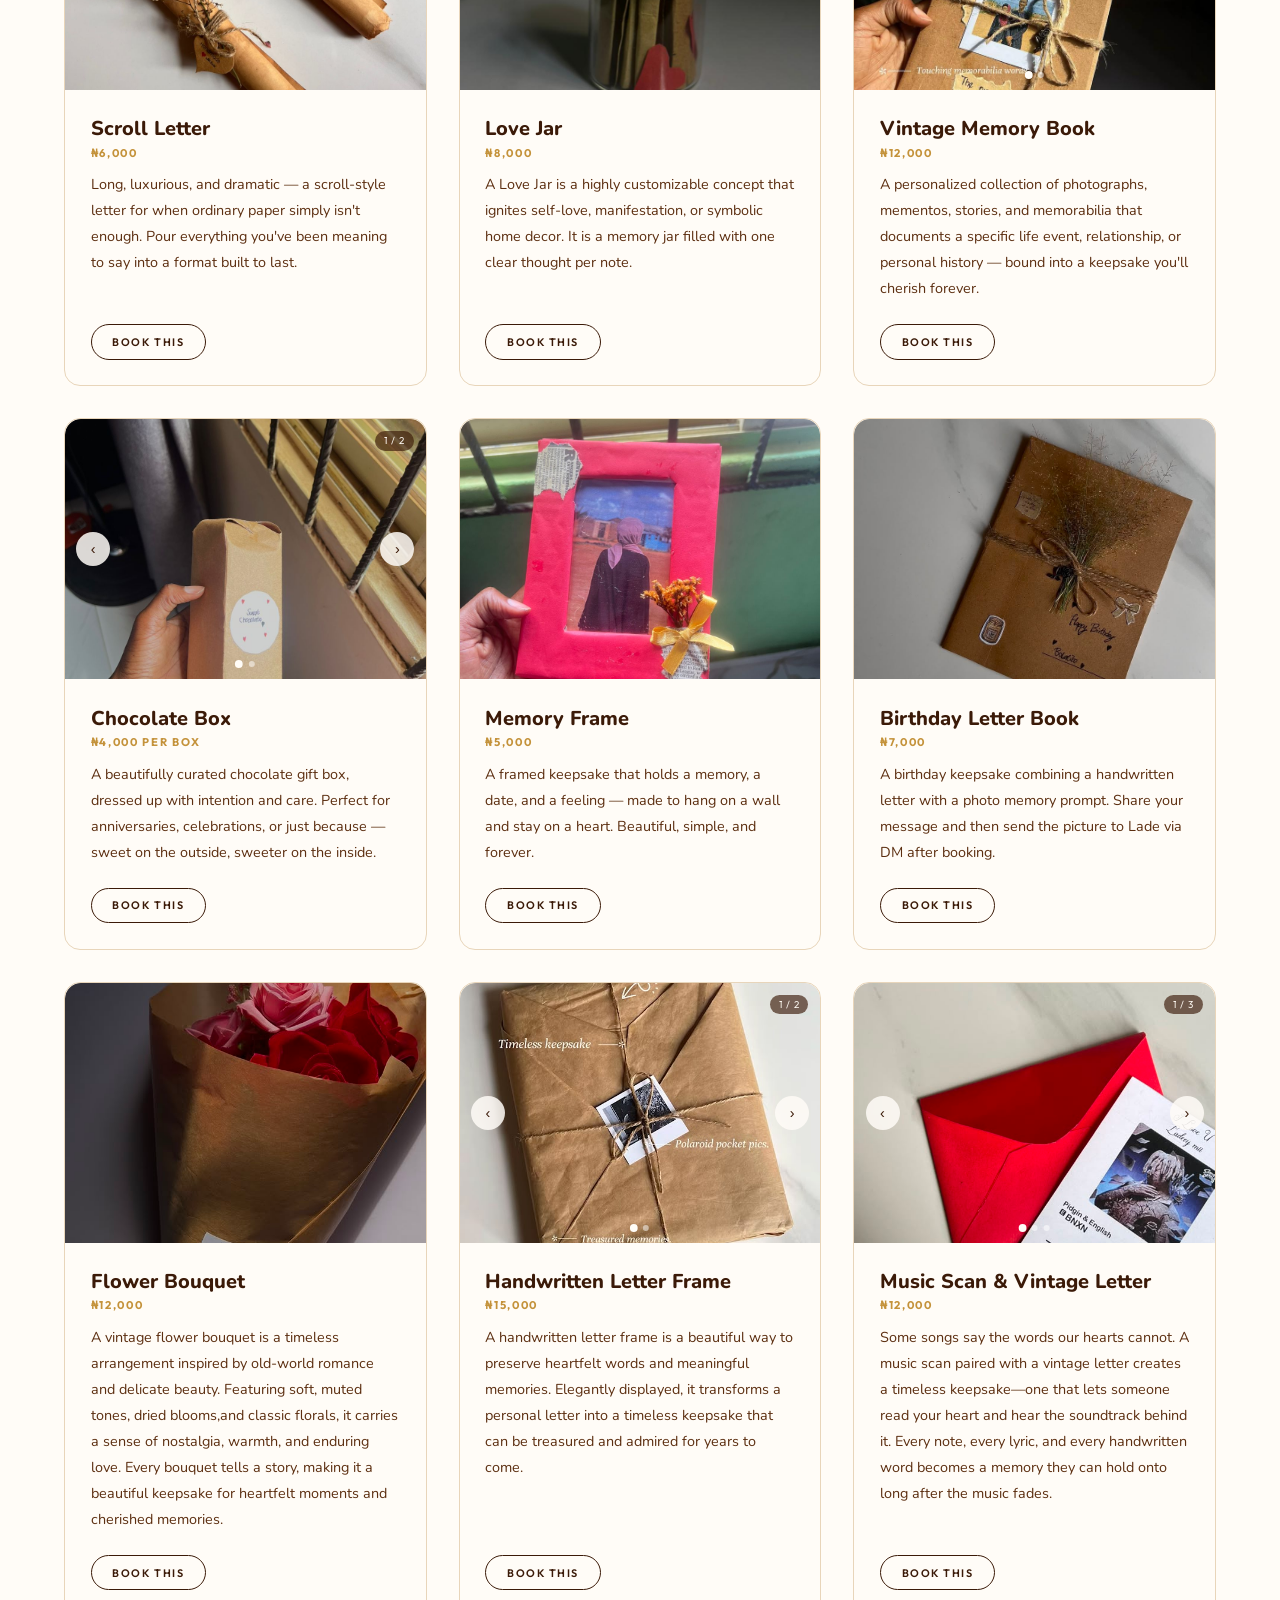
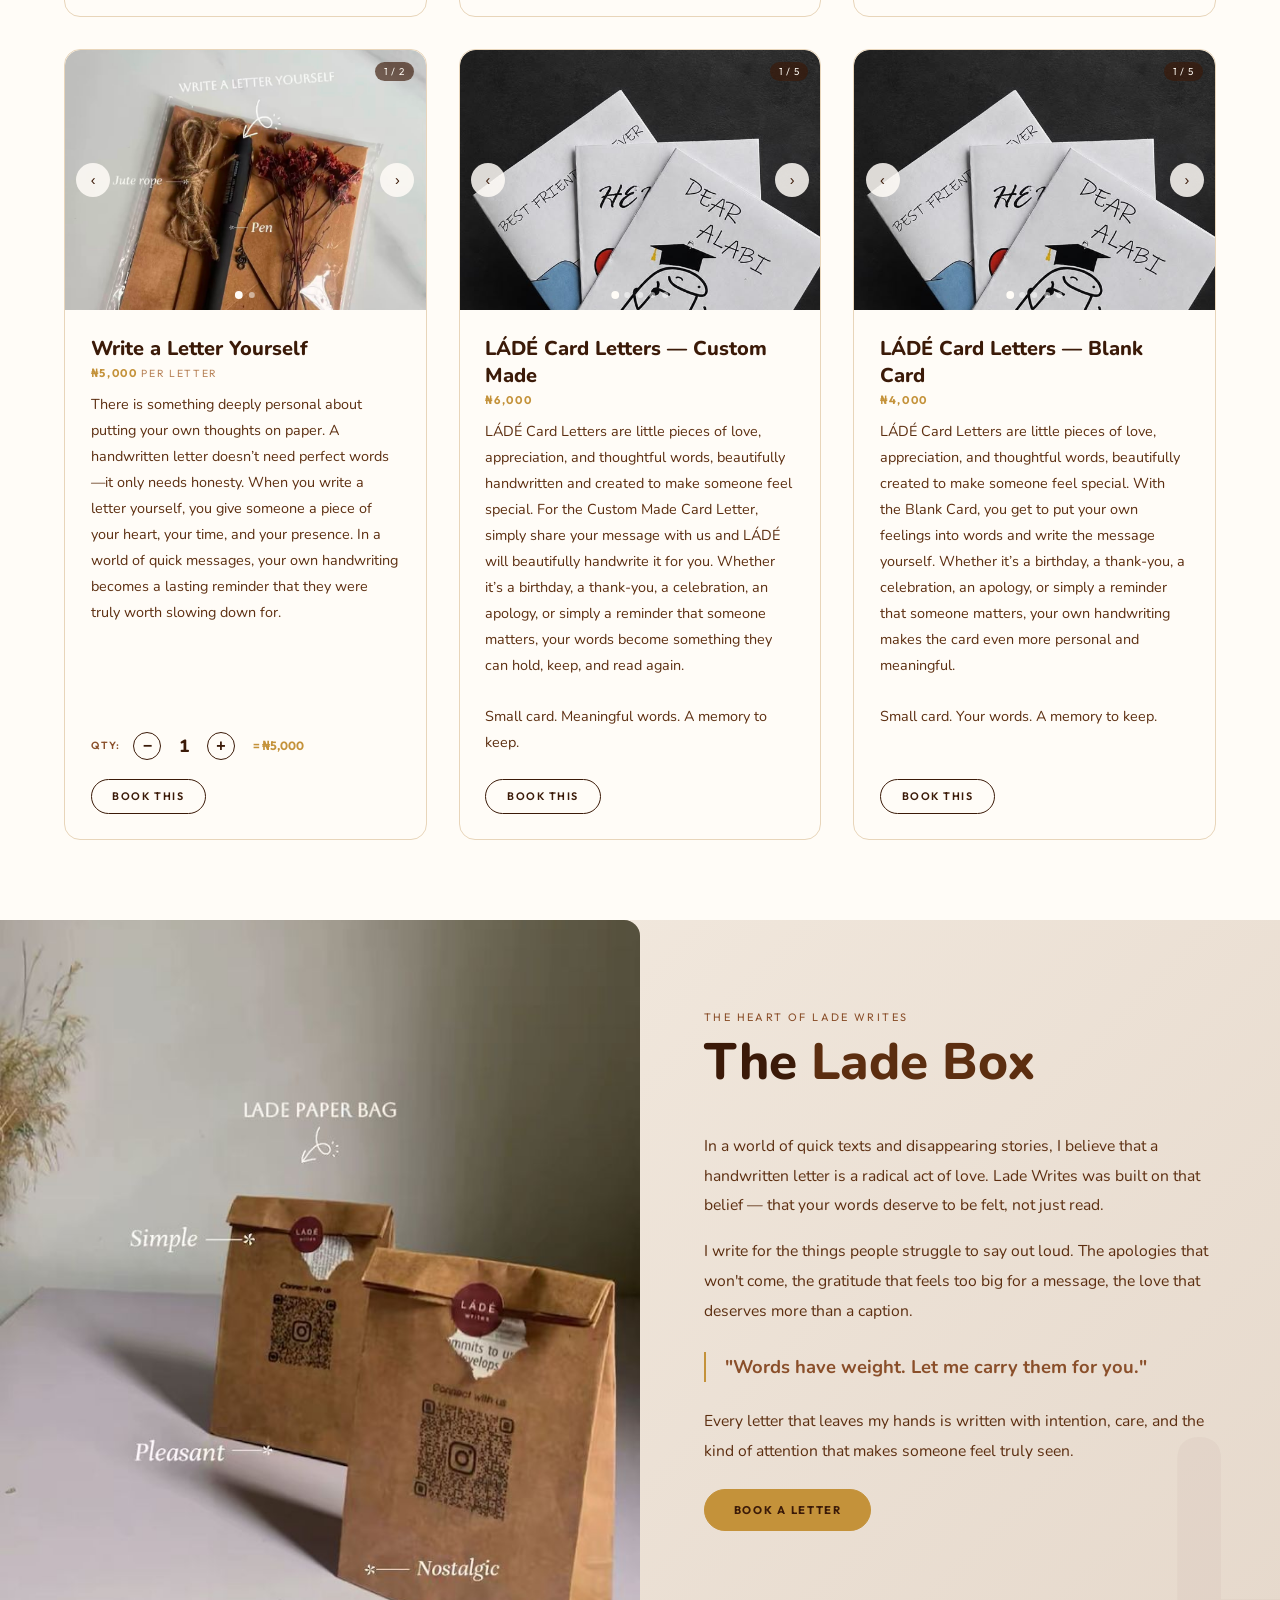
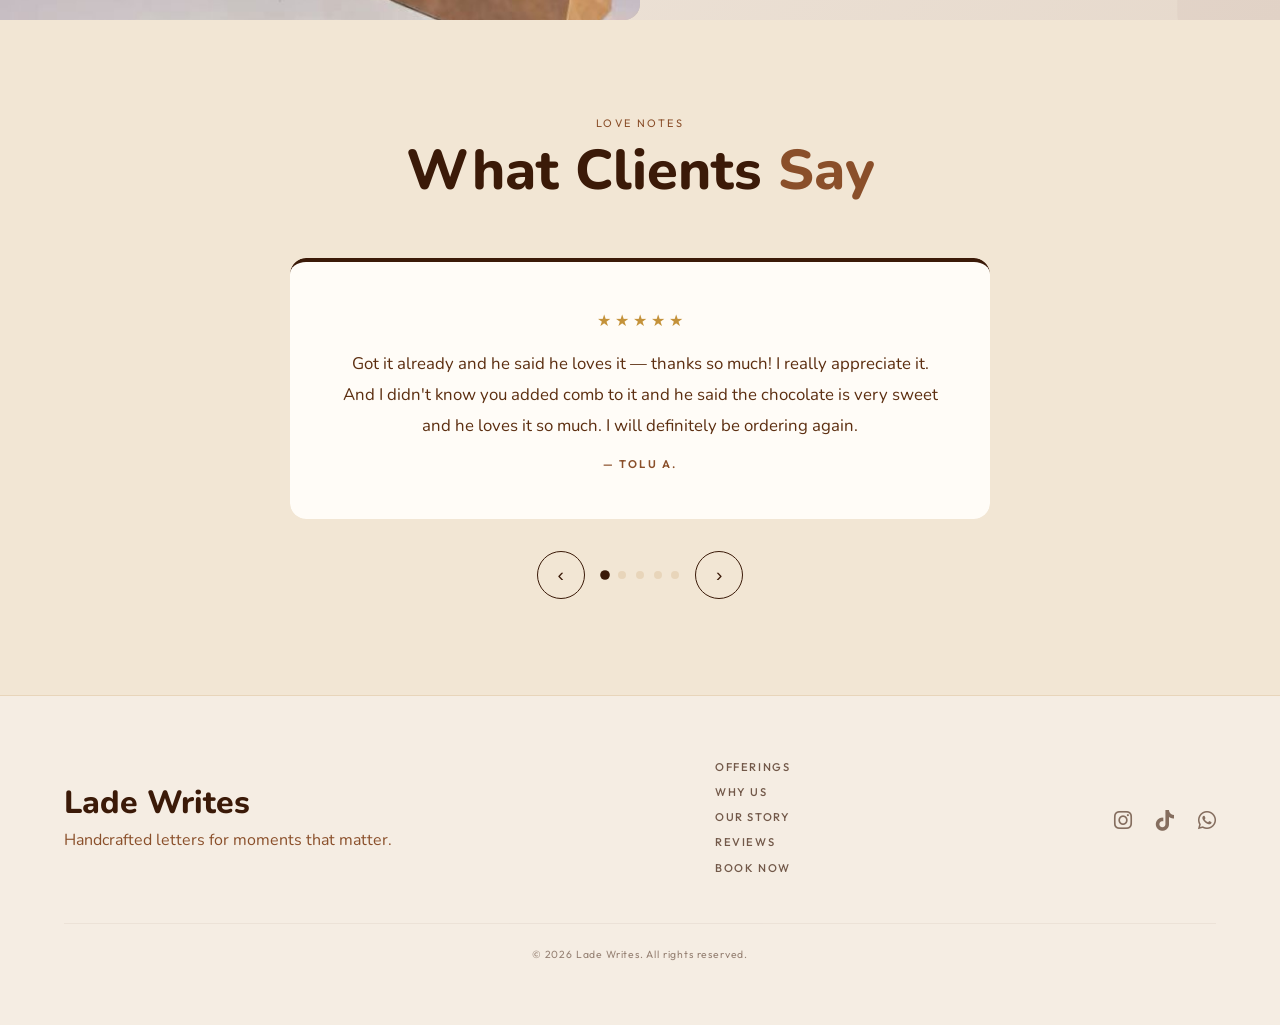
==== commit 09f290cb: "newww" ====
--- a/index.html
+++ b/index.html
@@ -723,7 +723,7 @@
             </p>
 
             <a
-             href="book.html?offering=Music%20Scan%20%26%20Vintage%20Letter&price=%E2%82%A612%2C000"
+              href="book.html?offering=Music%20Scan%20%26%20Vintage%20Letter&price=%E2%82%A612%2C000"
               class="card-book"
             >
               Book This
@@ -886,6 +886,172 @@
               href="#"
               id="wlBookBtn"
               onclick="wlBook(event)"
+              class="card-book"
+            >
+              Book This
+            </a>
+          </div>
+        </div>
+
+        <div class="offer-card fi d2">
+          <div class="card-gallery" id="g-card-custom">
+            <div class="placeholder-gallery">
+              <span>💌</span>Add photos here
+            </div>
+
+            <img
+              class="gallery-img"
+              src="card 1.jpeg"
+              alt="LÁDÉ Card Letters Custom Made 1"
+            />
+
+            <img
+              class="gallery-img"
+              src="card 2.jpeg"
+              alt="LÁDÉ Card Letters Custom Made 2"
+            />
+
+            <img
+              class="gallery-img"
+              src="card 3.jpeg"
+              alt="LÁDÉ Card Letters Custom Made 3"
+            />
+
+            <img
+              class="gallery-img"
+              src="card 4.jpeg"
+              alt="LÁDÉ Card Letters Custom Made 4"
+            />
+
+            <img
+              class="gallery-img"
+              src="card 5.jpeg"
+              alt="LÁDÉ Card Letters Custom Made 5"
+            />
+
+            <button
+              class="gallery-nav prev"
+              onclick="galPrev(event, 'g-card-custom')"
+            >
+              ‹
+            </button>
+
+            <button
+              class="gallery-nav next"
+              onclick="galNext(event, 'g-card-custom')"
+            >
+              ›
+            </button>
+
+            <div class="gallery-dots" id="dots-g-card-custom"></div>
+
+            <div class="gallery-count" id="cnt-g-card-custom">1 / 5</div>
+          </div>
+
+          <div class="card-body">
+            <div class="card-name">LÁDÉ Card Letters — Custom Made</div>
+
+            <div class="card-price">₦6,000</div>
+
+            <p class="card-desc">
+              LÁDÉ Card Letters are little pieces of love, appreciation, and
+              thoughtful words, beautifully handwritten and created to make
+              someone feel special. For the Custom Made Card Letter, simply
+              share your message with us and LÁDÉ will beautifully handwrite it
+              for you. Whether it’s a birthday, a thank-you, a celebration, an
+              apology, or simply a reminder that someone matters, your words
+              become something they can hold, keep, and read again.
+              <br /><br />
+              Small card. Meaningful words. A memory to keep.
+            </p>
+
+            <a
+              href="#"
+              id="customCardBookBtn"
+              onclick="customCardBook(event)"
+              class="card-book"
+            >
+              Book This
+            </a>
+          </div>
+        </div>
+
+        <div class="offer-card fi d2">
+          <div class="card-gallery" id="g-card-blank">
+            <div class="placeholder-gallery">
+              <span>💌</span>Add photos here
+            </div>
+
+            <img
+              class="gallery-img"
+              src="card 1.jpeg"
+              alt="LÁDÉ Card Letters Blank Card 1"
+            />
+
+            <img
+              class="gallery-img"
+              src="card 2.jpeg"
+              alt="LÁDÉ Card Letters Blank Card 2"
+            />
+
+            <img
+              class="gallery-img"
+              src="card 3.jpeg"
+              alt="LÁDÉ Card Letters Blank Card 3"
+            />
+
+            <img
+              class="gallery-img"
+              src="card 4.jpeg"
+              alt="LÁDÉ Card Letters Blank Card 4"
+            />
+
+            <img
+              class="gallery-img"
+              src="card 5.jpeg"
+              alt="LÁDÉ Card Letters Blank Card 5"
+            />
+
+            <button
+              class="gallery-nav prev"
+              onclick="galPrev(event, 'g-card-blank')"
+            >
+              ‹
+            </button>
+
+            <button
+              class="gallery-nav next"
+              onclick="galNext(event, 'g-card-blank')"
+            >
+              ›
+            </button>
+
+            <div class="gallery-dots" id="dots-g-card-blank"></div>
+
+            <div class="gallery-count" id="cnt-g-card-blank">1 / 5</div>
+          </div>
+
+          <div class="card-body">
+            <div class="card-name">LÁDÉ Card Letters — Blank Card</div>
+
+            <div class="card-price">₦4,000</div>
+
+            <p class="card-desc">
+              LÁDÉ Card Letters are little pieces of love, appreciation, and
+              thoughtful words, beautifully created to make someone feel
+              special. With the Blank Card, you get to put your own feelings
+              into words and write the message yourself. Whether it’s a
+              birthday, a thank-you, a celebration, an apology, or simply a
+              reminder that someone matters, your own handwriting makes the card
+              even more personal and meaningful.
+              <br /><br />
+              Small card. Your words. A memory to keep.
+            </p>
+
+            <a
+              href="#"
+              id="blankCardBookBtn"
+              onclick="blankCardBook(event)"
               class="card-book"
             >
               Book This
@@ -1171,6 +1337,8 @@
         "g-handwritten",
         "g-scan-vintage",
         "g-write-letter",
+        "g-card-custom",
+        "g-card-blank",
       ].forEach(initGallery);
       let ppQtyVal = 1;
       const PP_PRICE = 2000;
@@ -1211,6 +1379,16 @@
           total.toLocaleString() +
           "&qty=" +
           wlQtyVal;
+      }
+      function customCardBook(e) {
+        e.preventDefault();
+        window.location.href =
+          "book.html?offering=L%C3%81D%C3%89%20Card%20Letters%20%E2%80%94%20Custom%20Made&price=%E2%82%A66%2C000";
+      }
+      function blankCardBook(e) {
+        e.preventDefault();
+        window.location.href =
+          "book.html?offering=L%C3%81D%C3%89%20Card%20Letters%20%E2%80%94%20Blank%20Card&price=%E2%82%A64%2C000";
       }
       const revTrack = document.getElementById("revTrack");
       const reviewCards = [...revTrack.children];
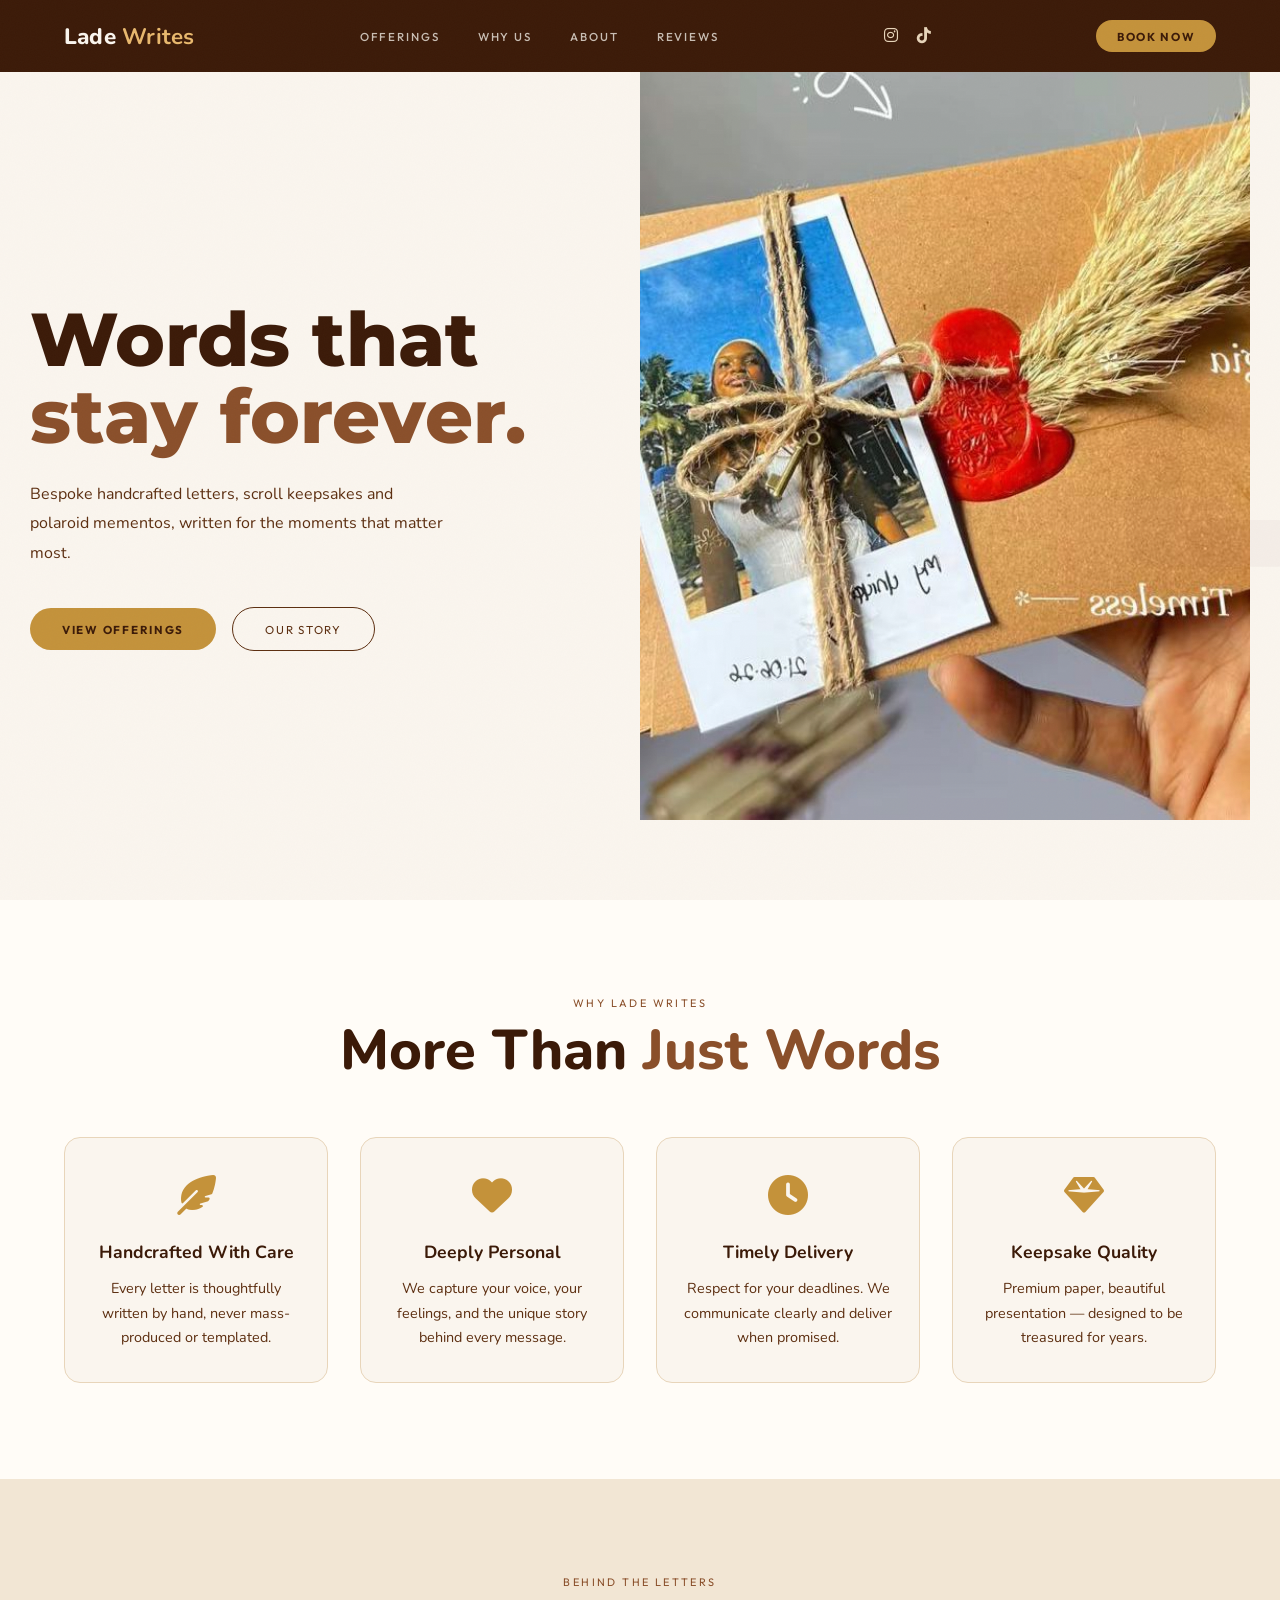
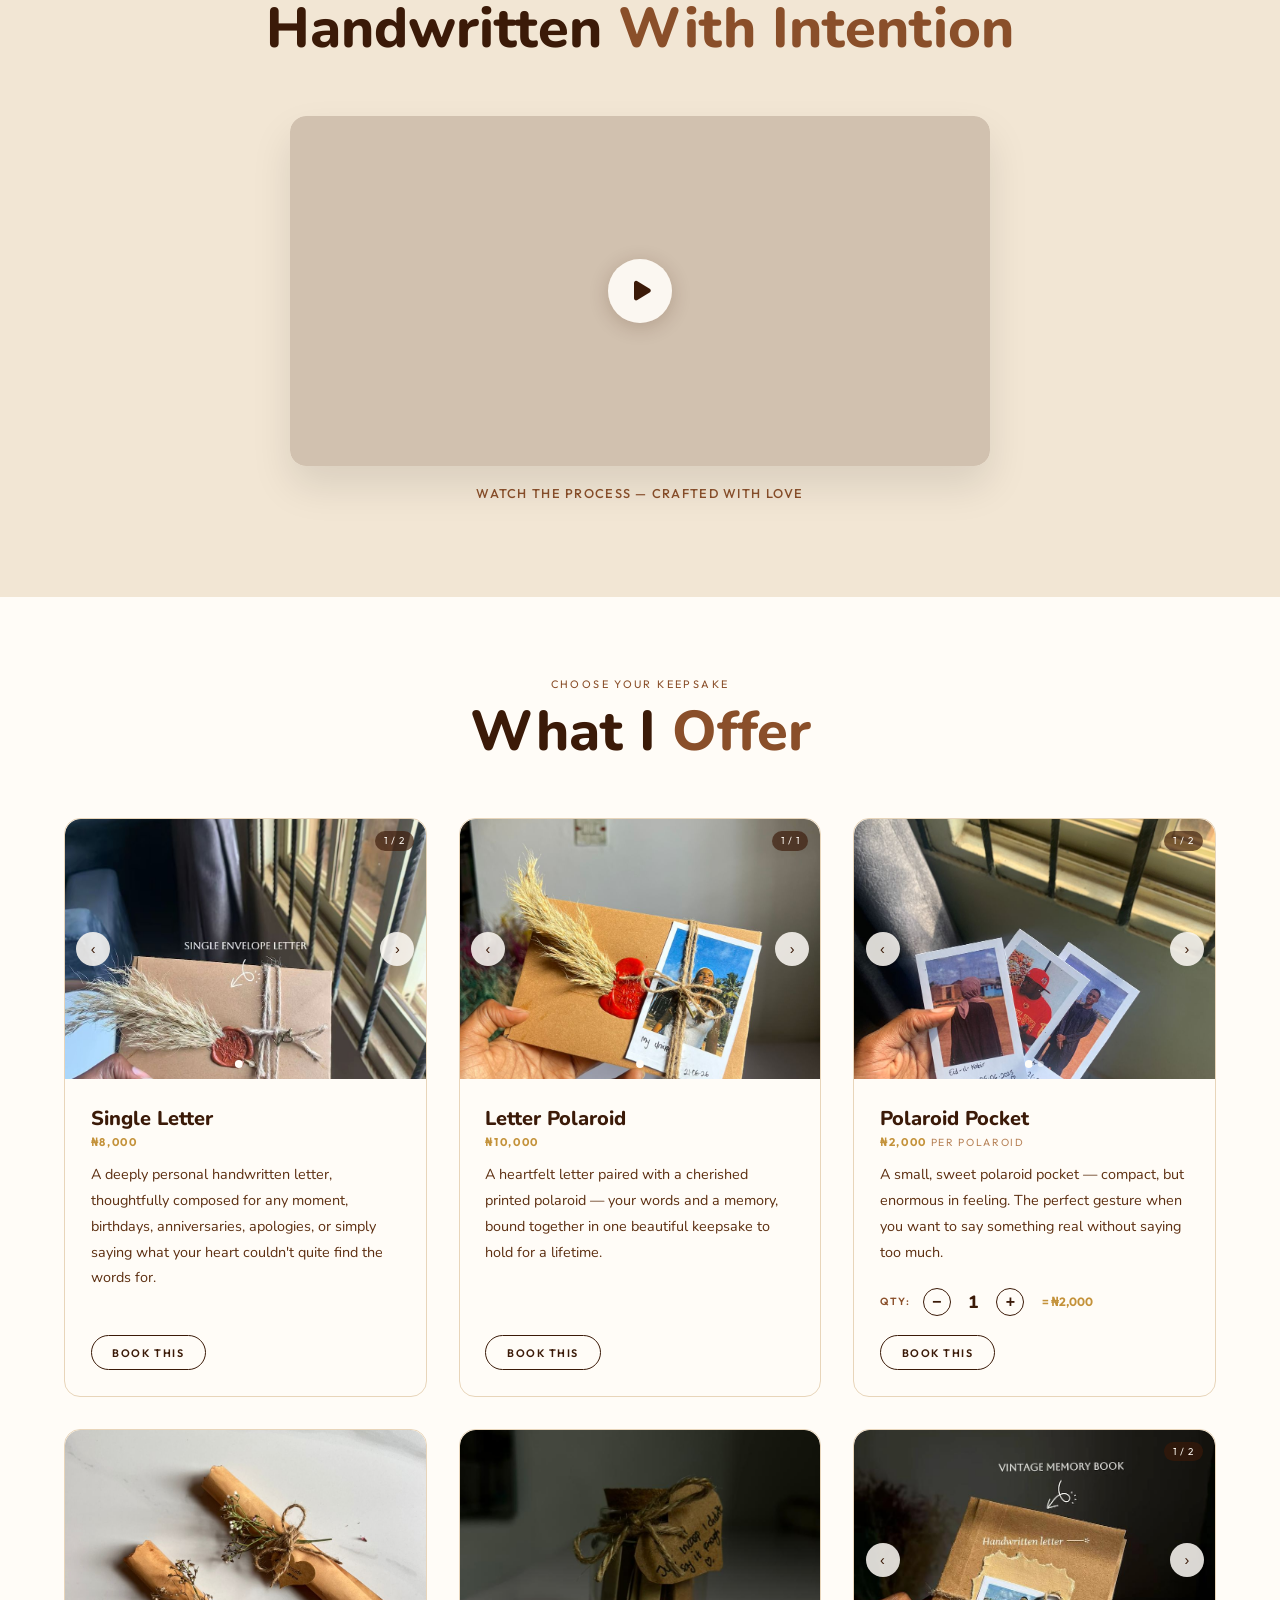
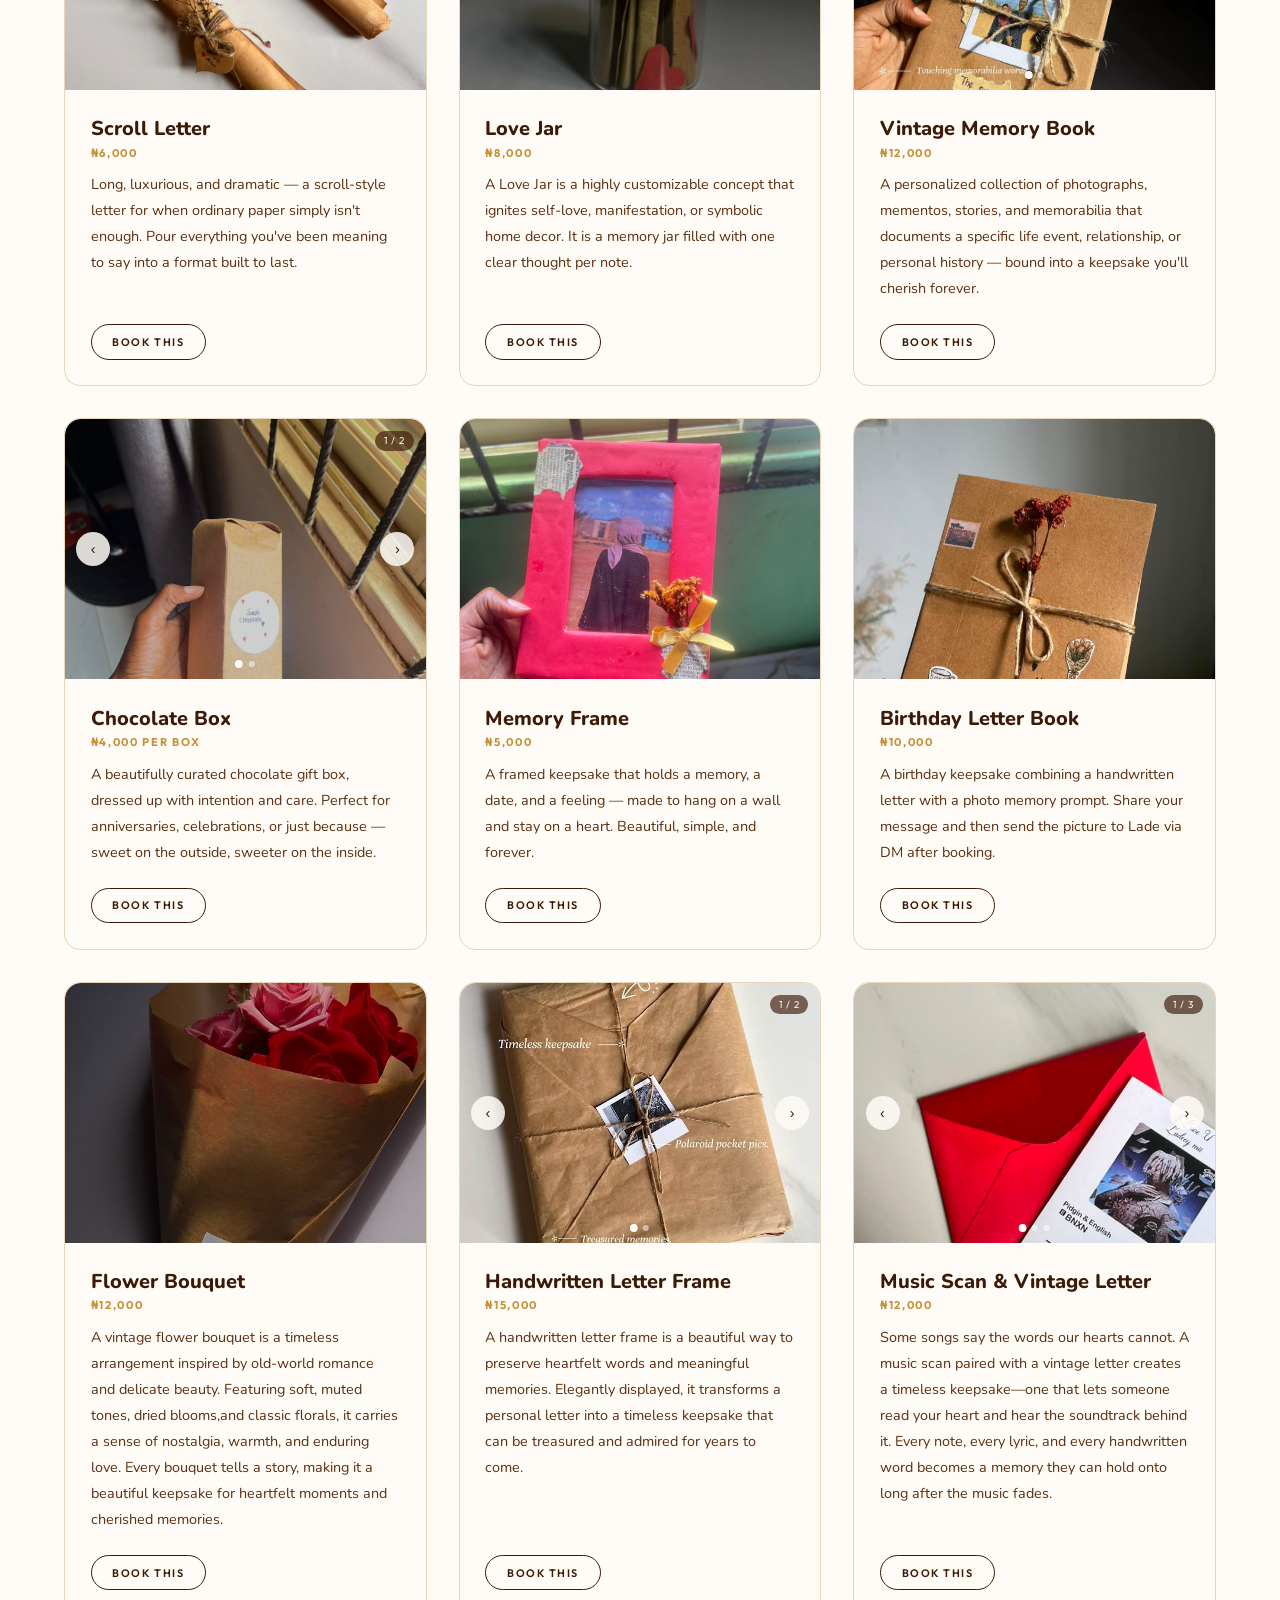
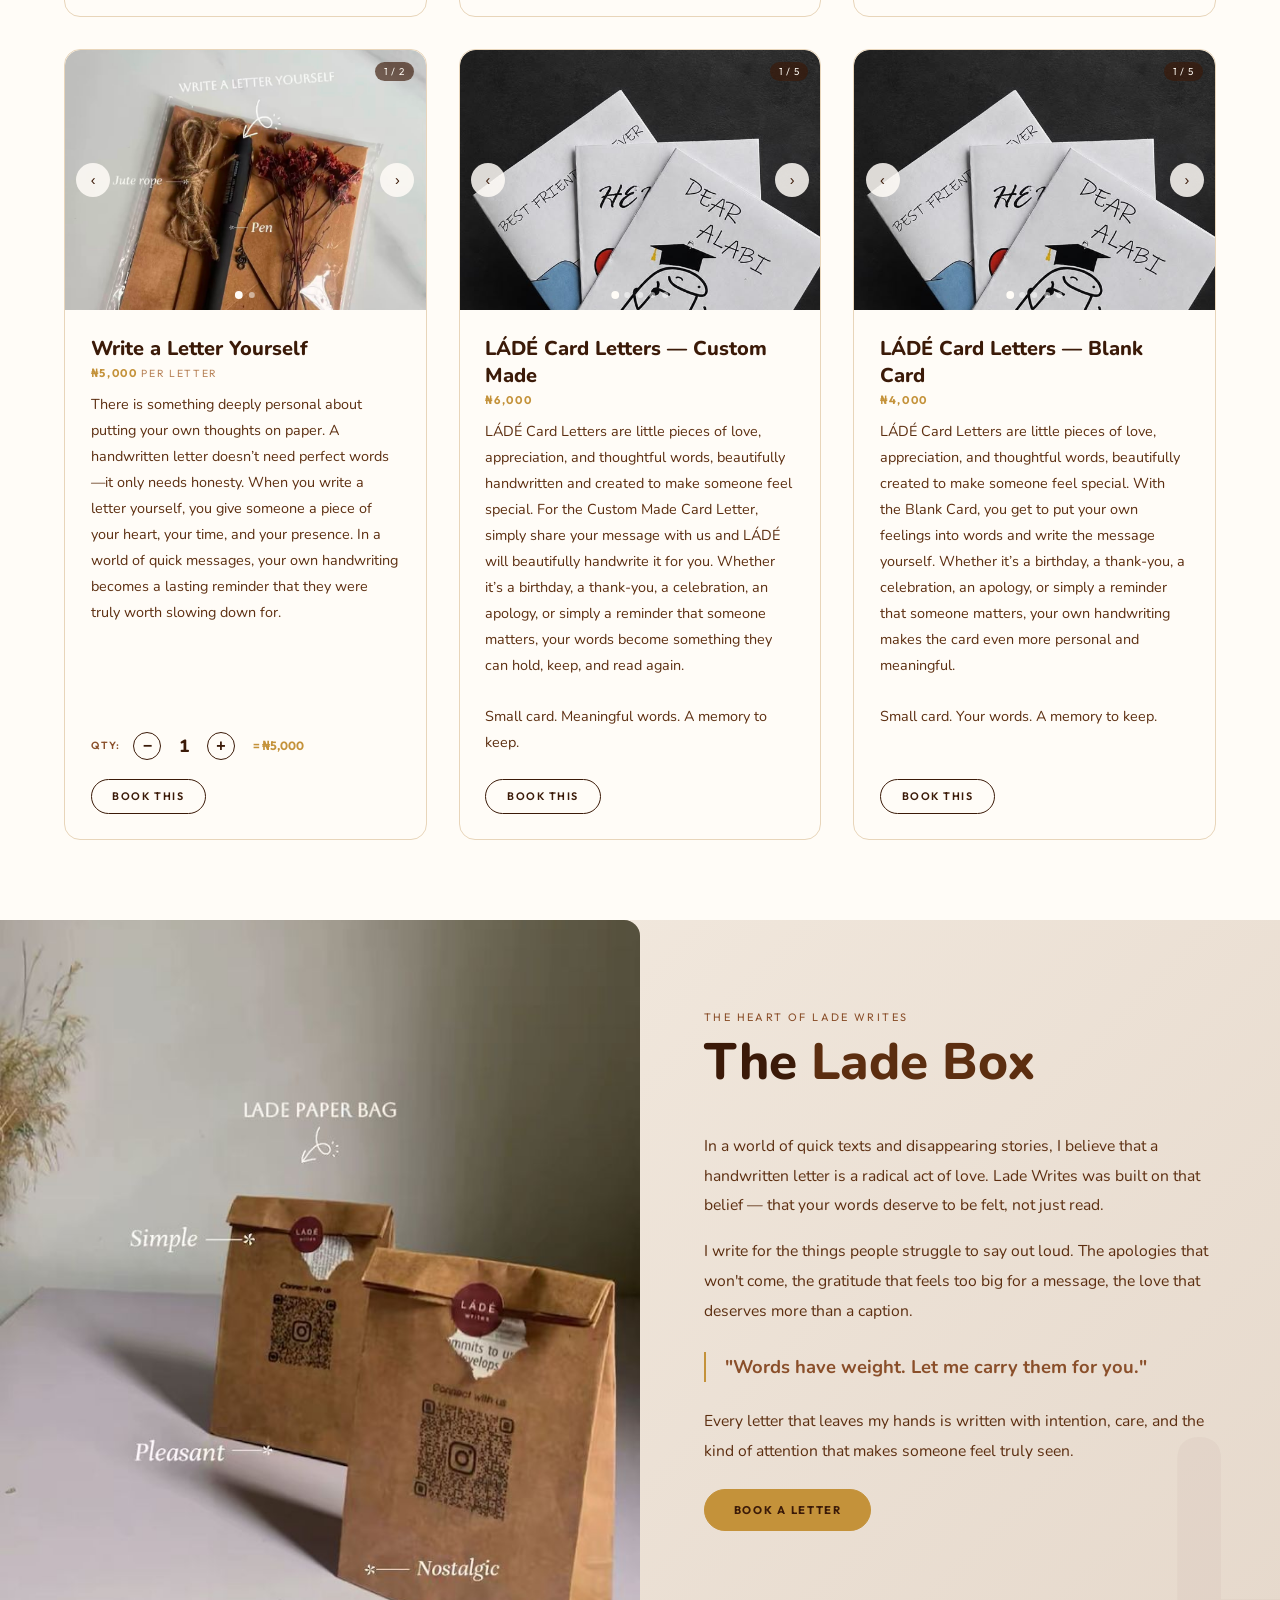
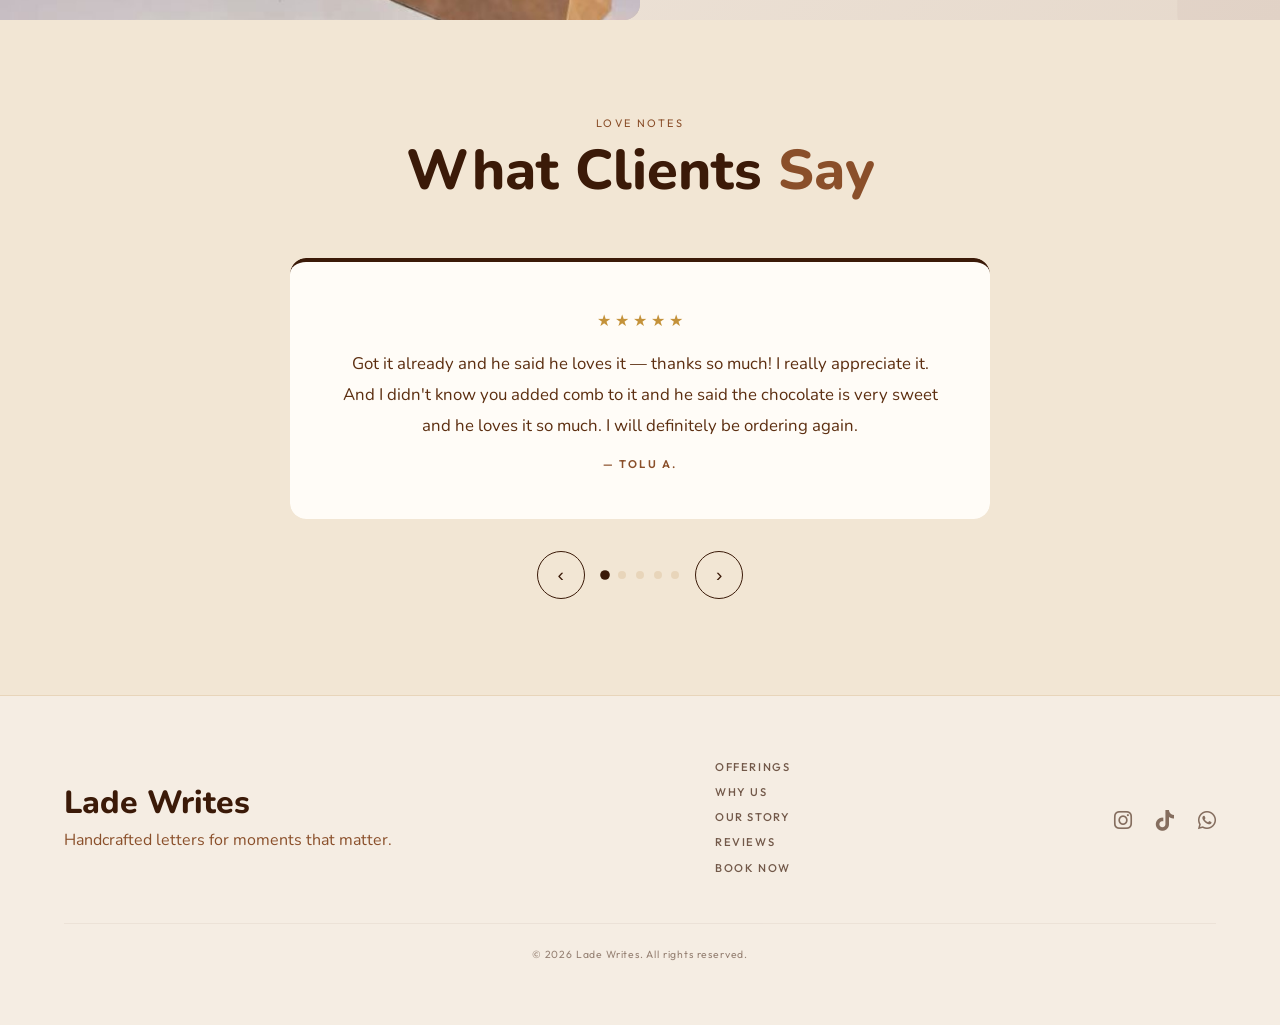
==== commit fe40867b: "new commit" ====
--- a/index.html
+++ b/index.html
@@ -571,7 +571,7 @@
           </div>
           <div class="card-body">
             <div class="card-name">Birthday Letter Book</div>
-            <div class="card-price">₦7,000</div>
+            <div class="card-price">₦10,000</div>
             <p class="card-desc">
               A birthday keepsake combining a handwritten letter with a photo
               memory prompt. Share your message and then send the picture to
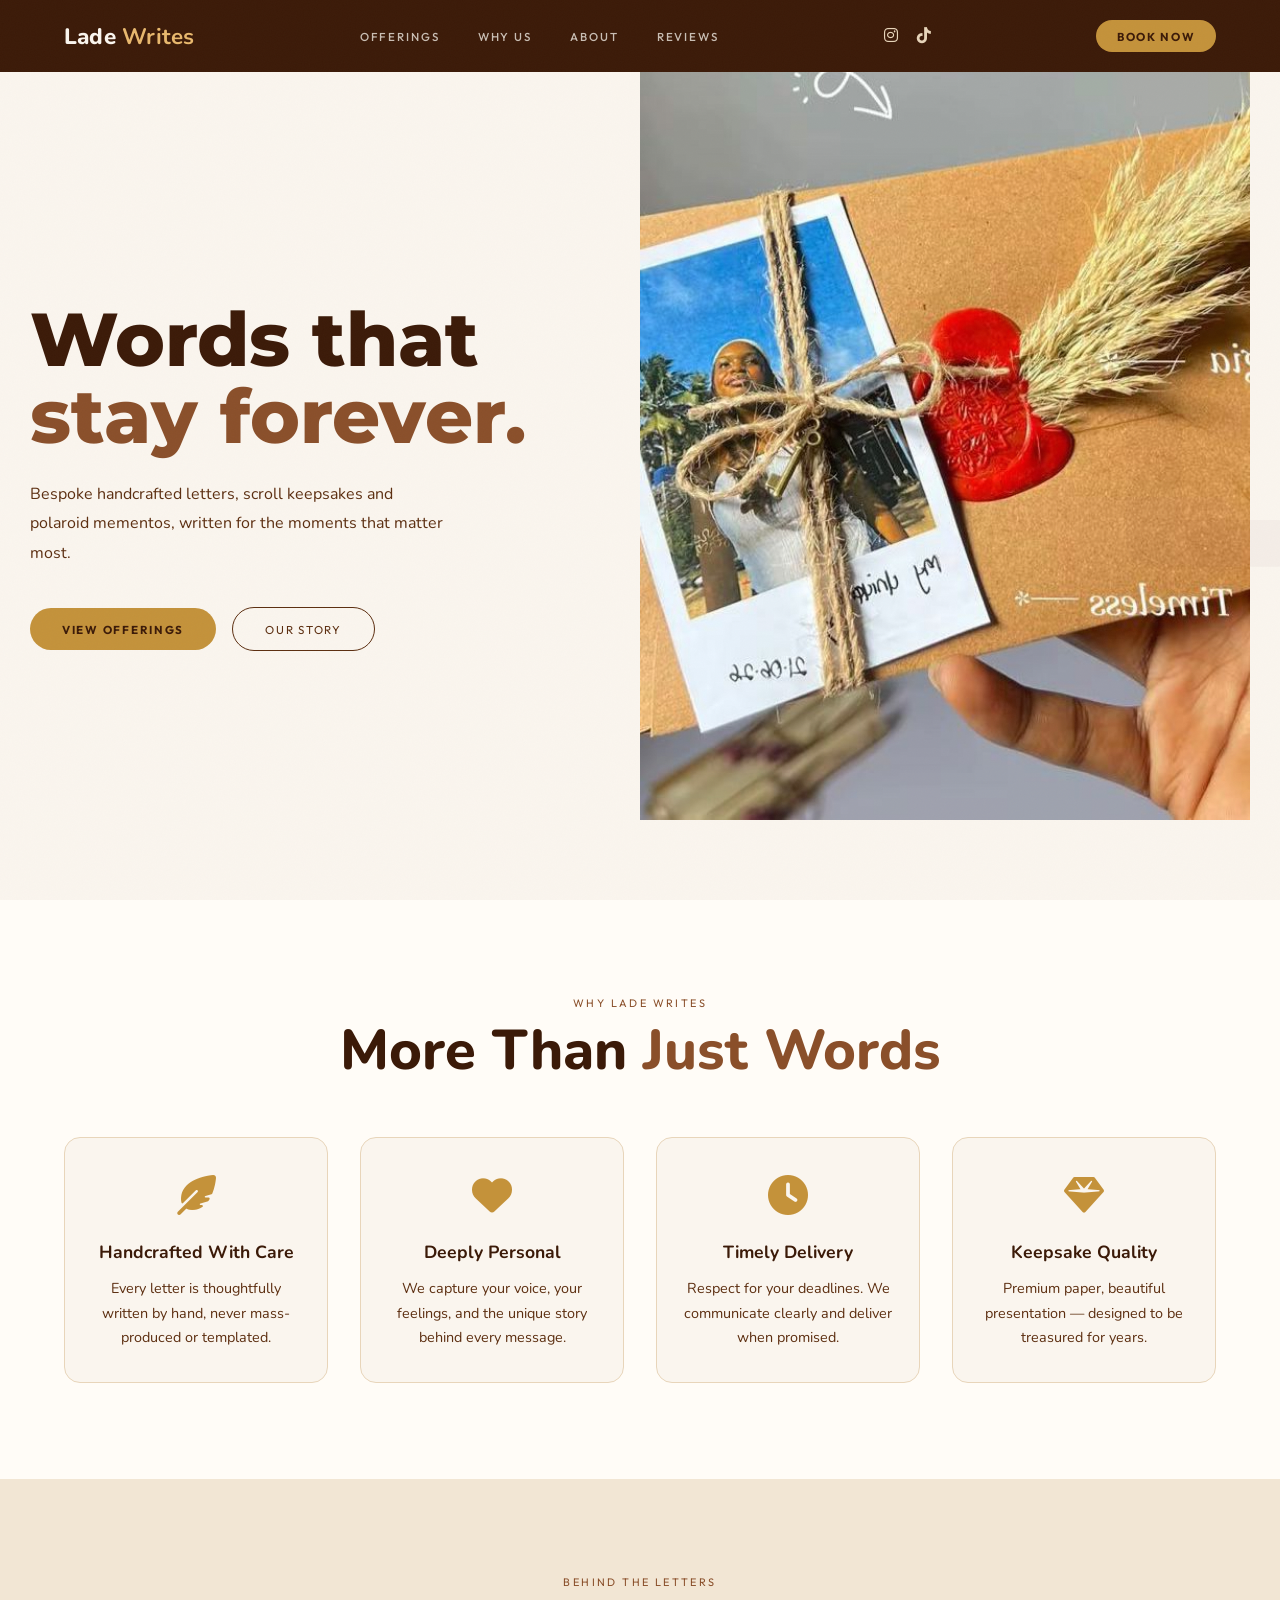
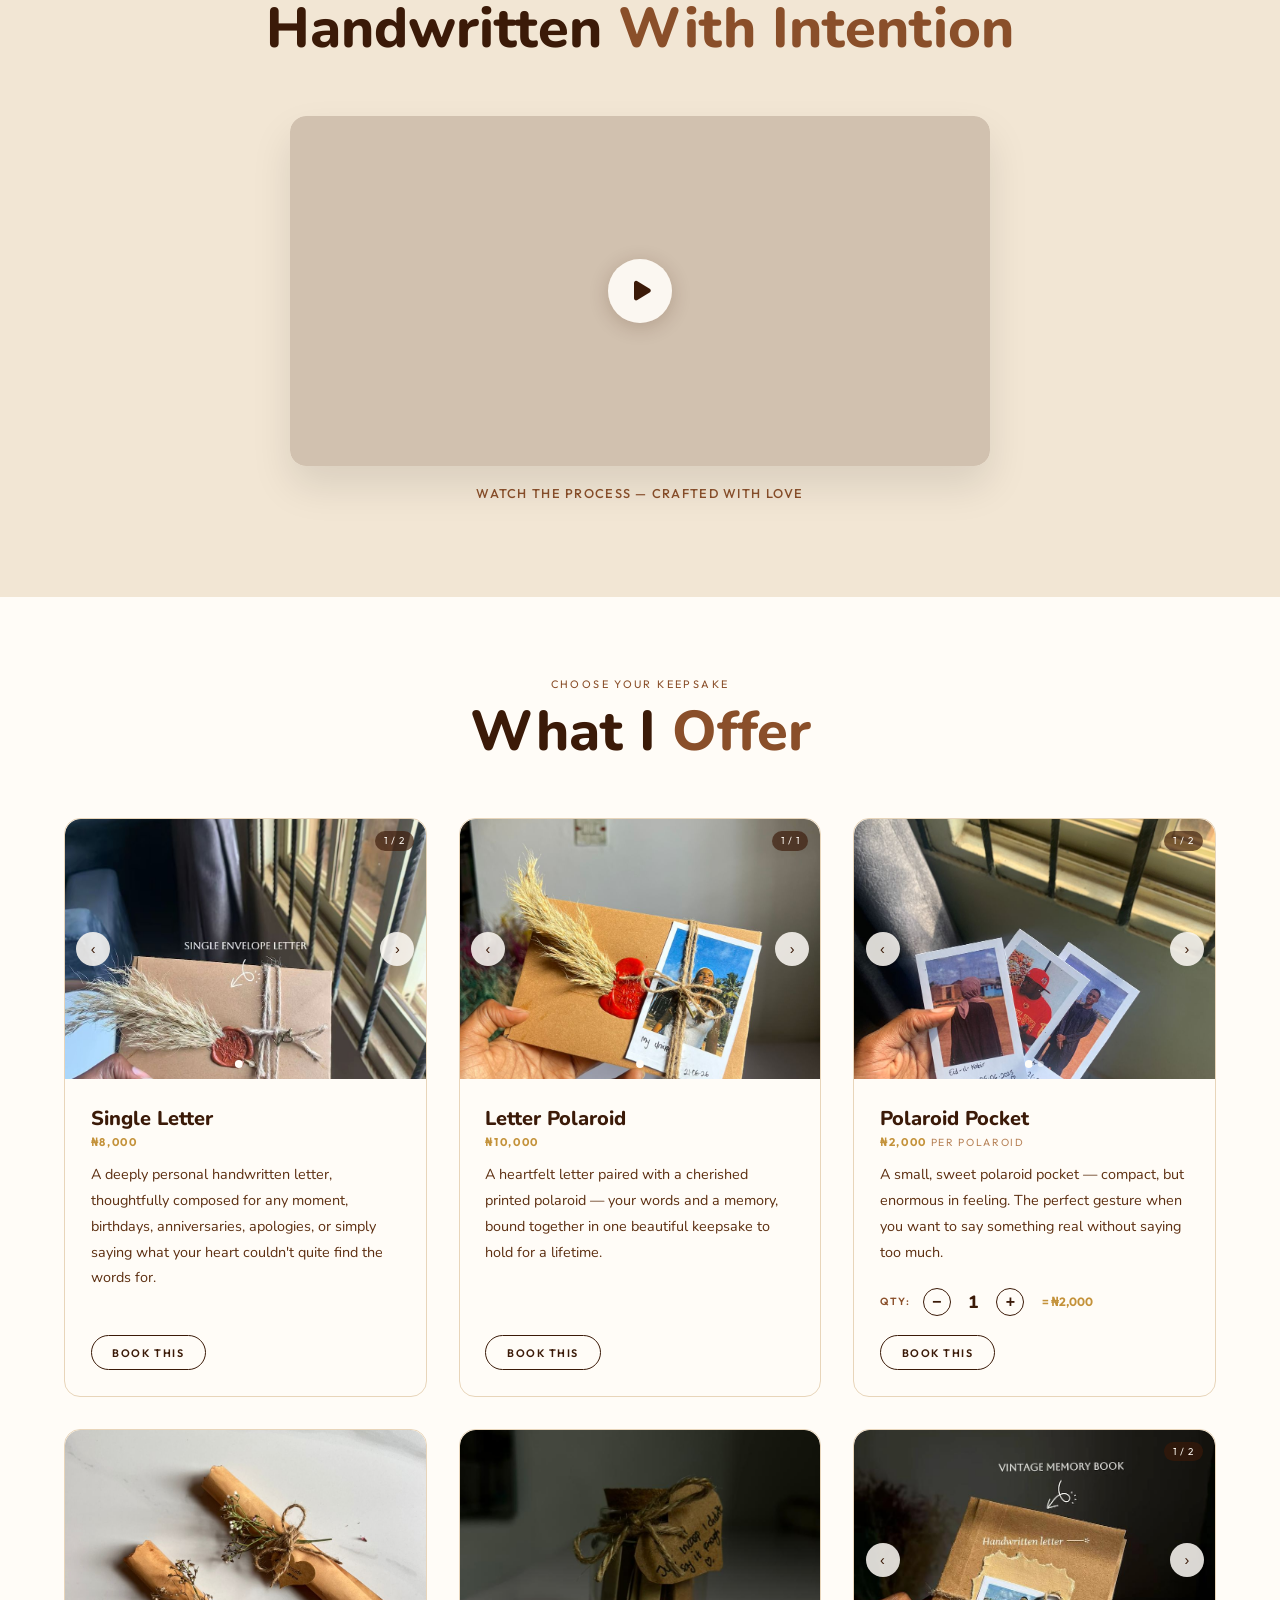
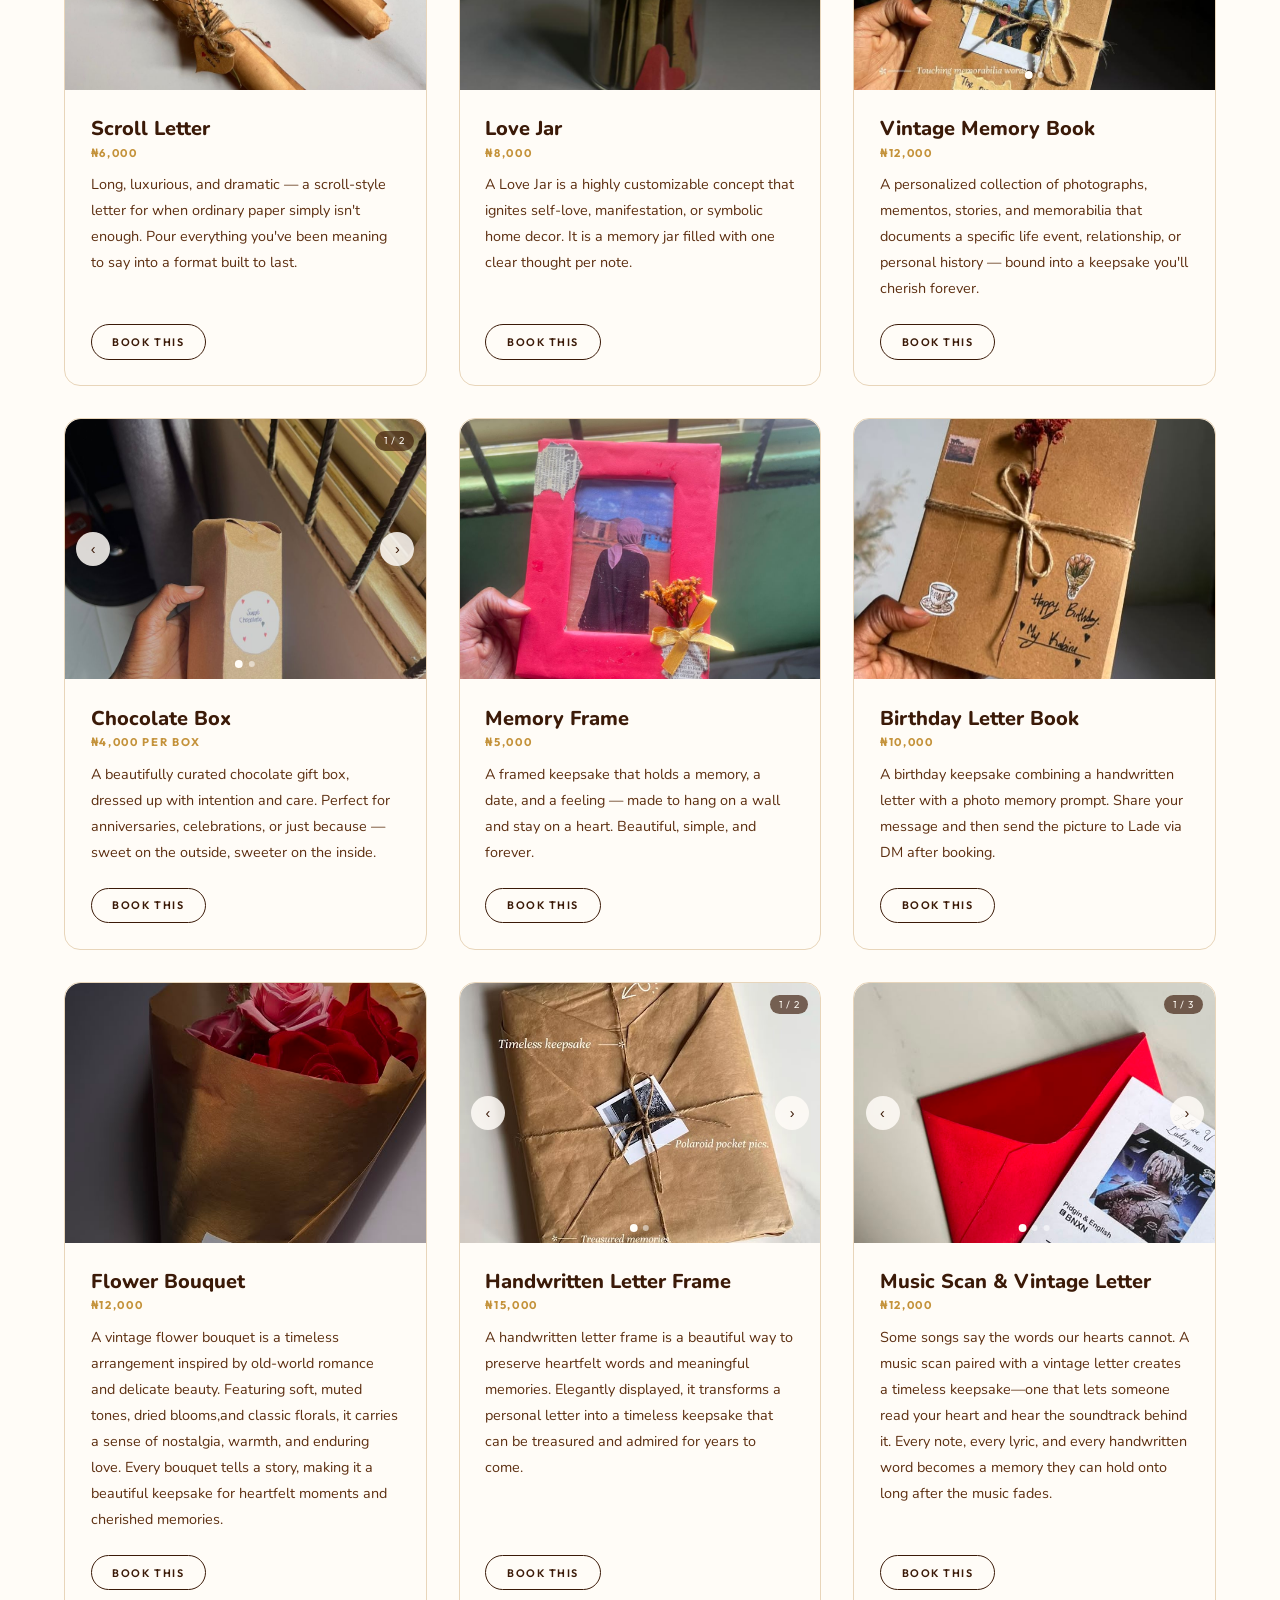
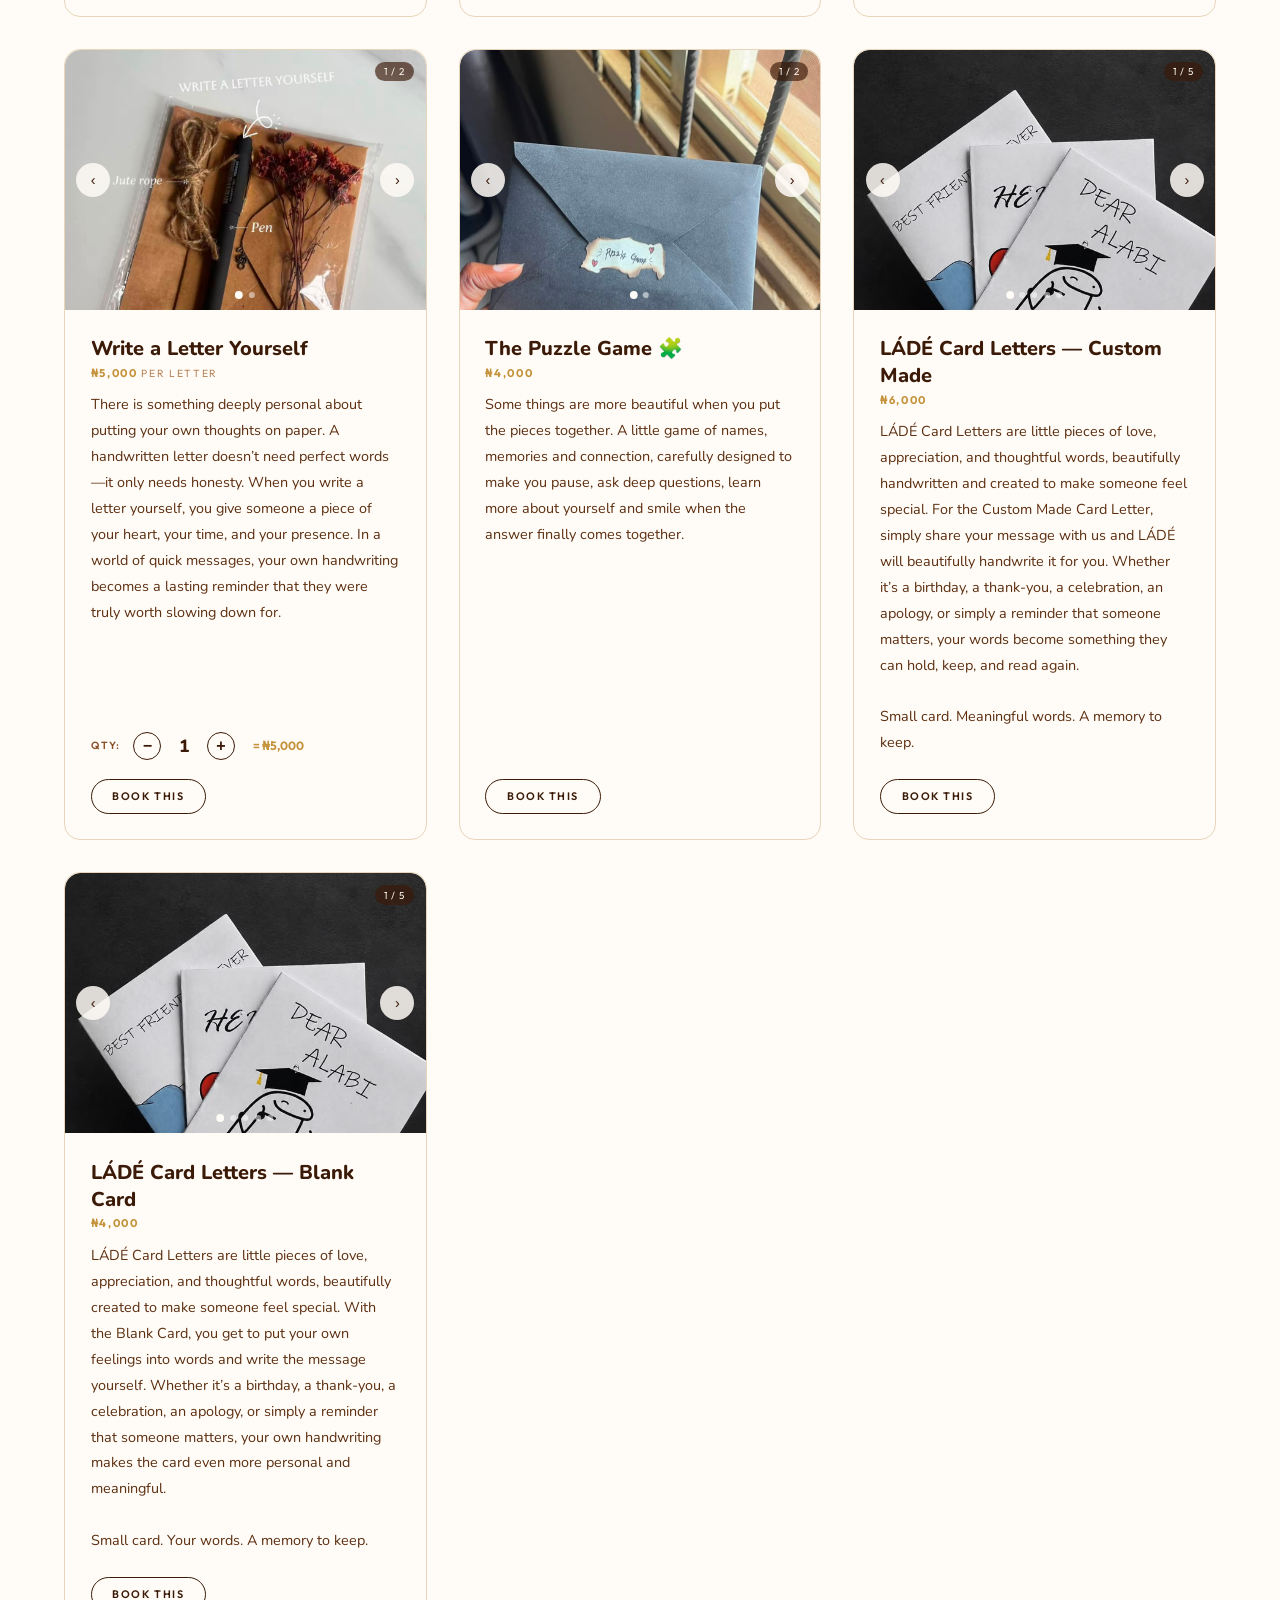
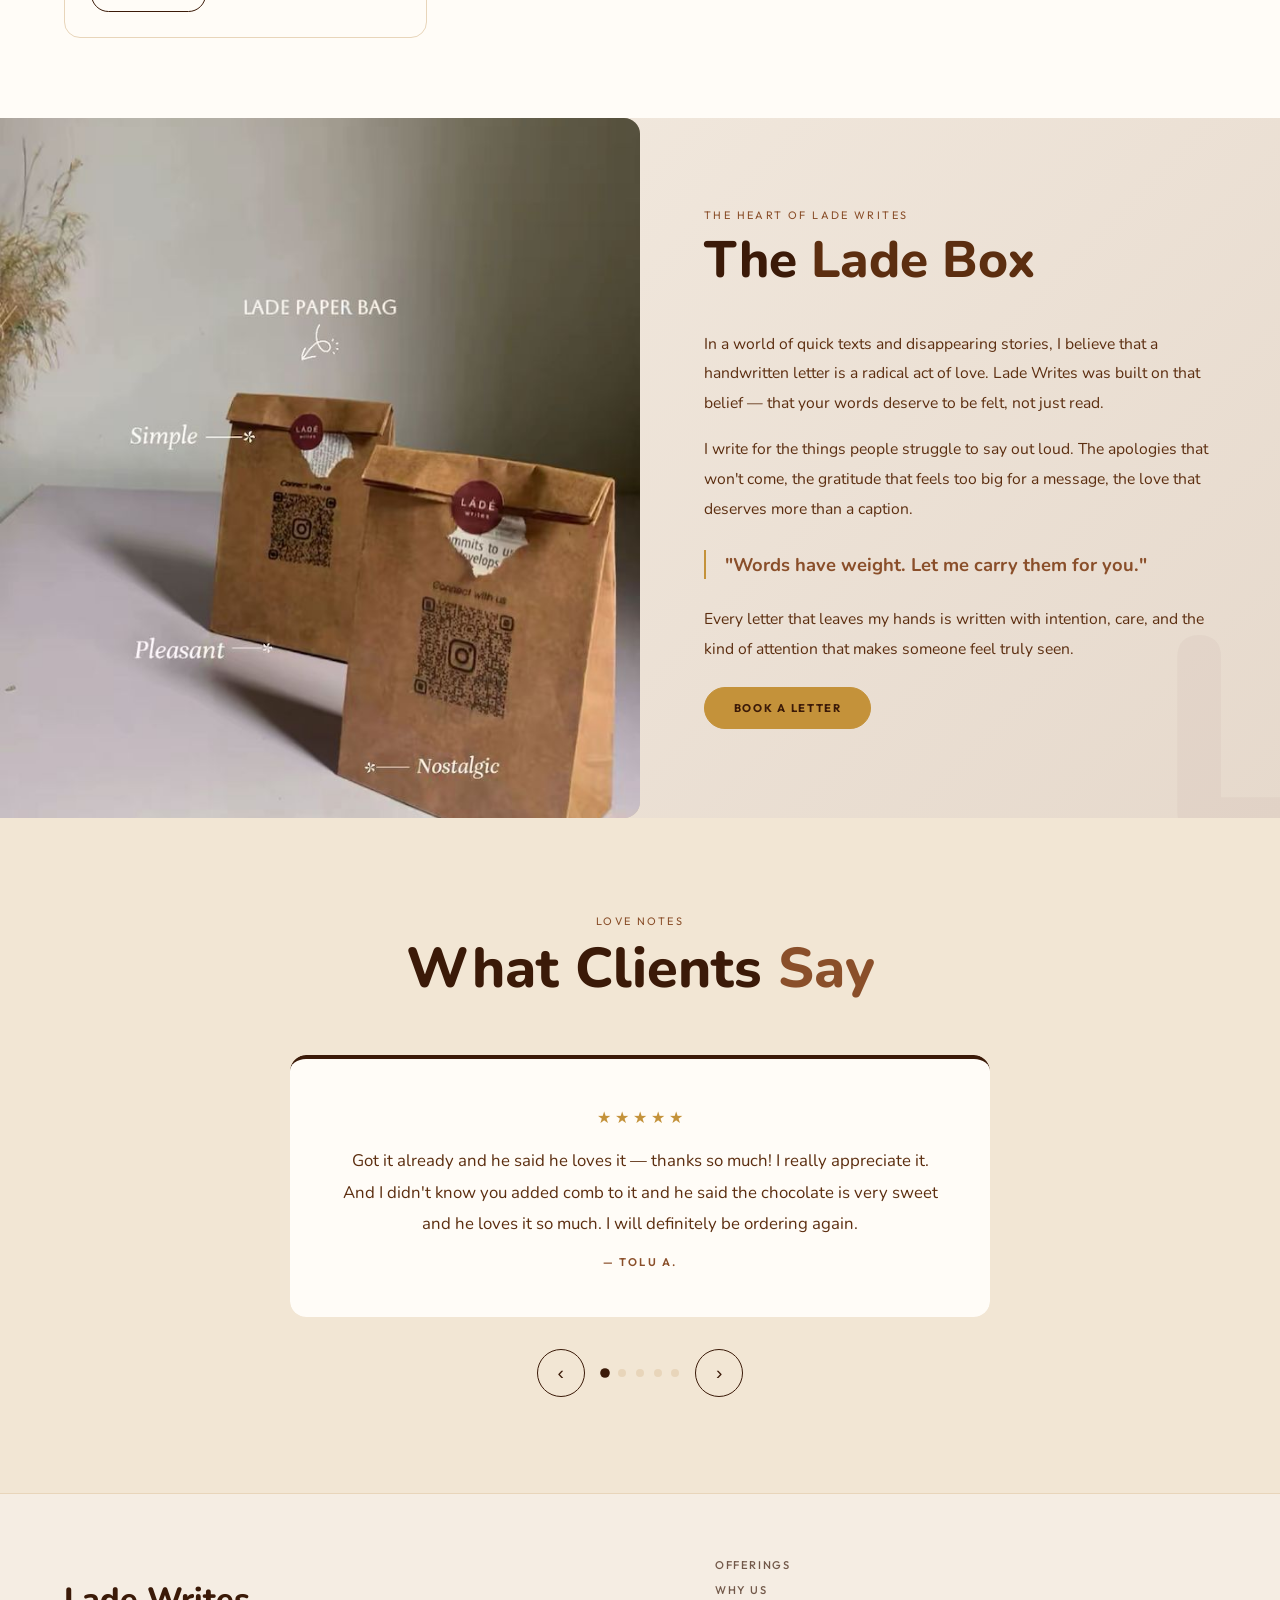
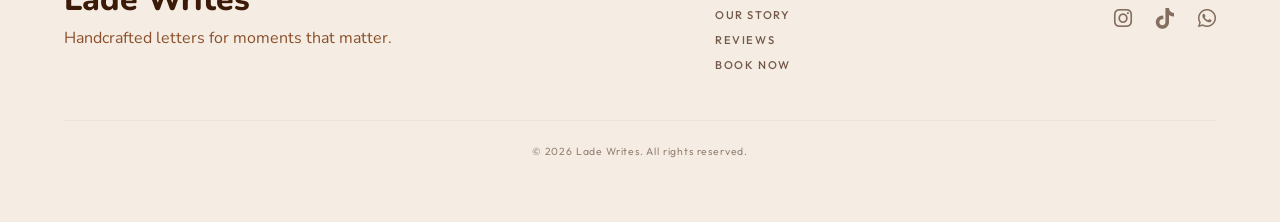
==== commit 99592af1: "init" ====
--- a/index.html
+++ b/index.html
@@ -893,6 +893,55 @@
           </div>
         </div>
 
+        <div class="offer-card fi d1">
+          <div class="card-gallery" id="g-puzzle-game">
+            <div class="placeholder-gallery">
+              <span>🧩</span>Add puzzle photos here
+            </div>
+            <img
+              class="gallery-img"
+              src="puzzle 1.jpeg"
+              alt="Puzzle Game keepsake 1"
+            />
+            <img
+              class="gallery-img"
+              src="puzzle 2.jpeg"
+              alt="Puzzle Game keepsake 2"
+            />
+            <button
+              class="gallery-nav prev"
+              onclick="galPrev(event, 'g-puzzle-game')"
+              aria-label="Previous Puzzle Game photo"
+            >
+              ‹
+            </button>
+            <button
+              class="gallery-nav next"
+              onclick="galNext(event, 'g-puzzle-game')"
+              aria-label="Next Puzzle Game photo"
+            >
+              ›
+            </button>
+            <div class="gallery-dots" id="dots-g-puzzle-game"></div>
+            <div class="gallery-count" id="cnt-g-puzzle-game">1 / 2</div>
+          </div>
+          <div class="card-body">
+            <div class="card-name">The Puzzle Game 🧩</div>
+            <div class="card-price">₦4,000</div>
+            <p class="card-desc">
+              Some things are more beautiful when you put the pieces together. A
+              little game of names, memories and connection, carefully designed
+              to make you pause, ask deep questions, learn more about yourself
+              and smile when the answer finally comes together.
+            </p>
+            <a
+              href="book.html?offering=The%20Puzzle%20Game&price=%E2%82%A64%2C000"
+              class="card-book"
+              >Book This</a
+            >
+          </div>
+        </div>
+
         <div class="offer-card fi d2">
           <div class="card-gallery" id="g-card-custom">
             <div class="placeholder-gallery">
@@ -1337,6 +1386,7 @@
         "g-handwritten",
         "g-scan-vintage",
         "g-write-letter",
+        "g-puzzle-game",
         "g-card-custom",
         "g-card-blank",
       ].forEach(initGallery);
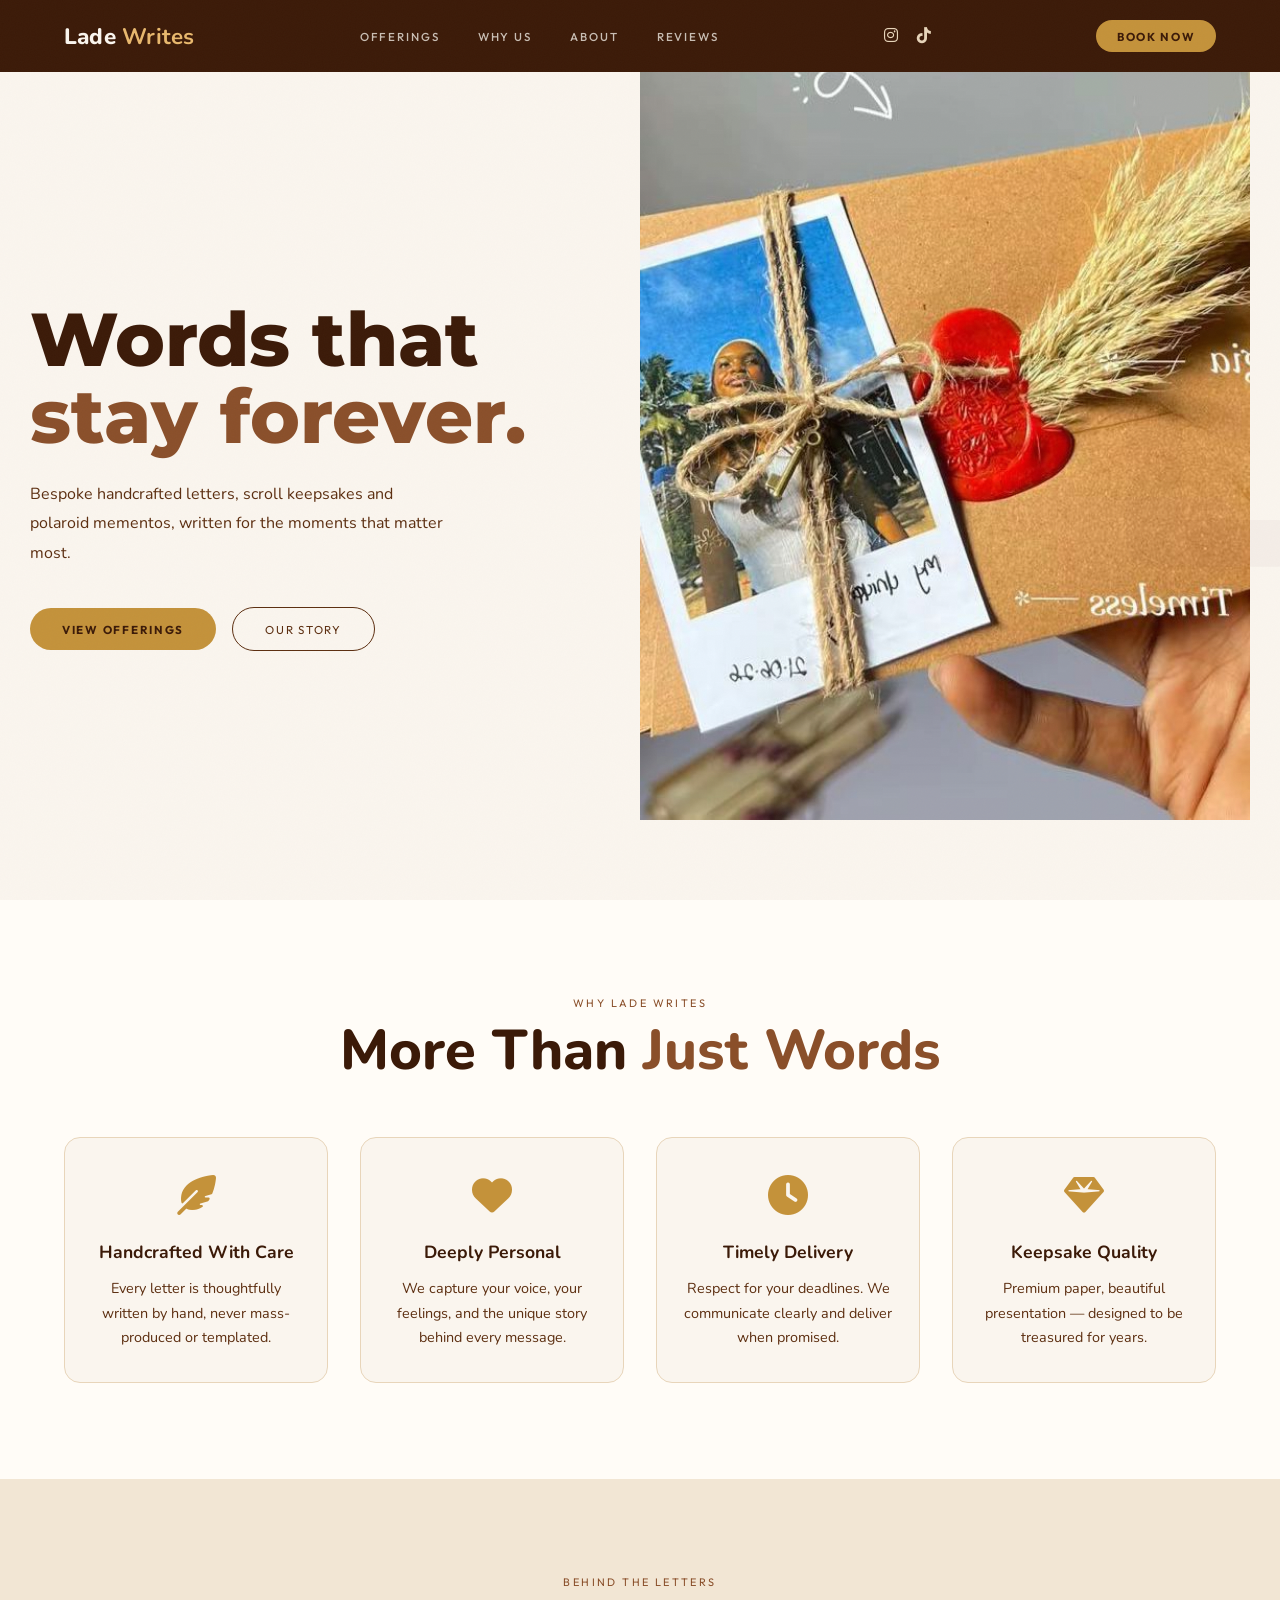
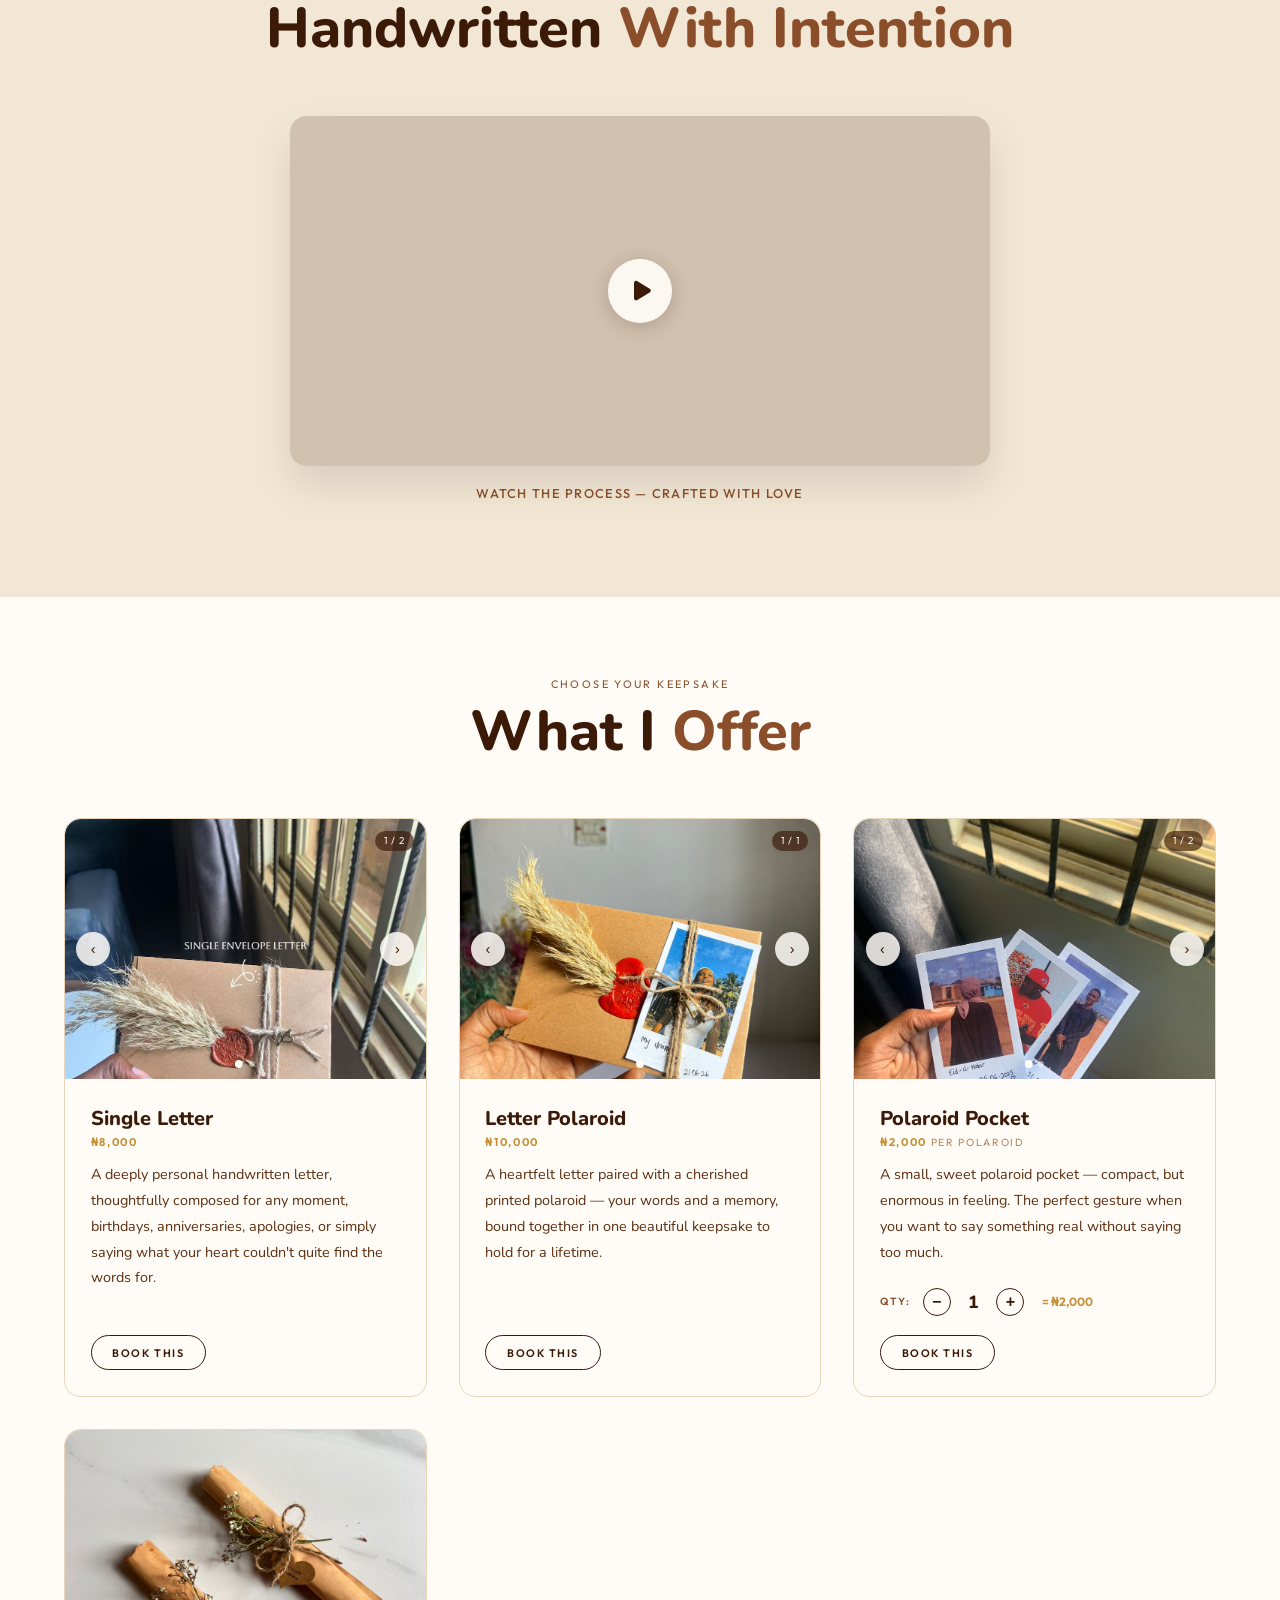
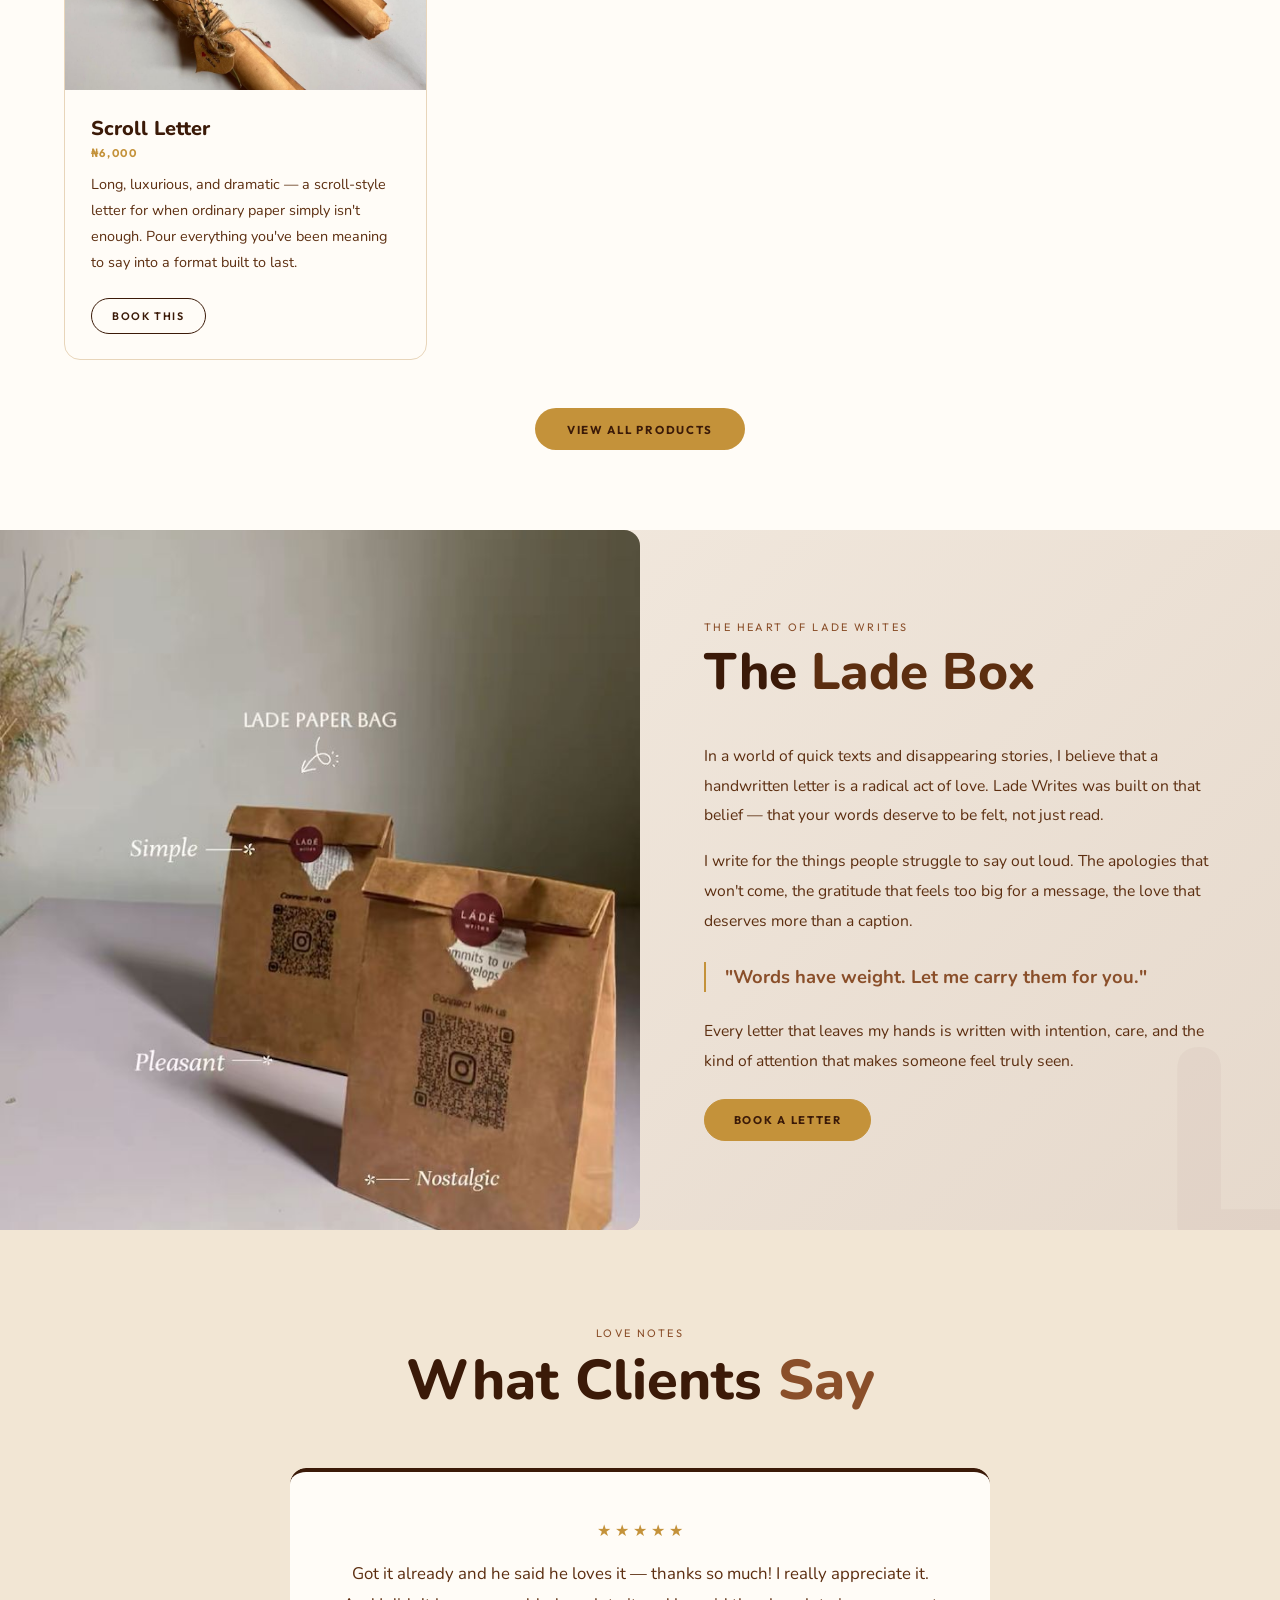
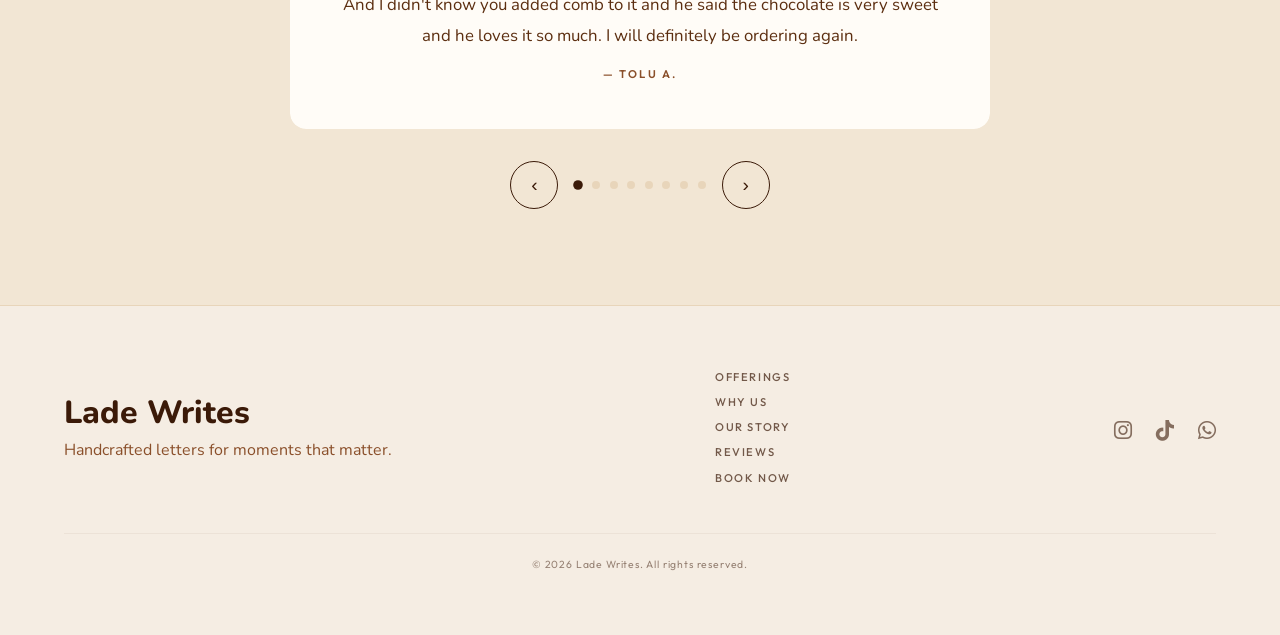
==== commit 2d497eba: "neww" ====
--- a/index.html
+++ b/index.html
@@ -184,7 +184,7 @@
         <div class="sec-tag">Choose Your Keepsake</div>
         <h2 class="sec-title">What I <span>Offer</span></h2>
       </div>
-      <div class="cards-grid">
+      <div class="cards-grid featured-products">
         <div class="offer-card fi">
           <div class="card-gallery" id="g-single">
             <div class="placeholder-gallery"><span>✉</span>Add photos here</div>
@@ -476,14 +476,14 @@
           </div>
           <div class="card-body">
             <div class="card-name">Vintage Memory Book</div>
-            <div class="card-price">₦12,000</div>
+            <div class="card-price">₦15,000</div>
             <p class="card-desc">
               A personalized collection of photographs, mementos, stories, and
               memorabilia that documents a specific life event, relationship, or
               personal history — bound into a keepsake you'll cherish forever.
             </p>
             <a
-              href="book.html?offering=Memory%20Book&price=Contact%20for%20Price"
+              href="book.html?offering=Memory%20Book&price=%E2%82%A615%2C000"
               class="card-book"
               >Book This</a
             >
@@ -586,34 +586,6 @@
         </div>
 
         <div class="offer-card fi d2">
-          <div class="card-gallery" id="g-flower">
-            <div class="placeholder-gallery"></div>
-
-            <img class="gallery-img" src="flower.jpeg" alt="Flower Bouquet" />
-
-            <!-- removed carousel controls (if any were planned) -->
-          </div>
-
-          <div class="card-body">
-            <div class="card-name">Flower Bouquet</div>
-            <div class="card-price">₦12,000</div>
-            <p class="card-desc">
-              A vintage flower bouquet is a timeless arrangement inspired by
-              old-world romance and delicate beauty. Featuring soft, muted
-              tones, dried blooms,and classic florals, it carries a sense of
-              nostalgia, warmth, and enduring love. Every bouquet tells a story,
-              making it a beautiful keepsake for heartfelt moments and cherished
-              memories.
-            </p>
-            <a
-              href="book.html?offering=Flower%20Bouquet&price=%E2%82%A612%2C000"
-              class="card-book"
-              >Book This</a
-            >
-          </div>
-        </div>
-
-        <div class="offer-card fi d2">
           <div class="card-gallery" id="g-handwritten">
             <div class="placeholder-gallery">
               <span>🍫</span>Add photos here
@@ -621,14 +593,20 @@
 
             <img
               class="gallery-img"
+              src="handwrittenframe2.jpeg"
+              alt="Handwritten Letter Frame 1"
+            />
+
+            <img
+              class="gallery-img"
               src="hand2.jpeg"
-              alt="Handwritten Letter Frame 1"
+              alt="Handwritten Letter Frame 2"
             />
 
             <img
               class="gallery-img"
               src="handwritten frame.jpeg"
-              alt="Handwritten Letter Frame 2"
+              alt="Handwritten Letter Frame 3"
             />
 
             <button
@@ -647,12 +625,12 @@
 
             <div class="gallery-dots" id="dots-g-handwritten"></div>
 
-            <div class="gallery-count" id="cnt-g-handwritten">1 / 2</div>
+            <div class="gallery-count" id="cnt-g-handwritten">1 / 3</div>
           </div>
 
           <div class="card-body">
             <div class="card-name">Handwritten Letter Frame</div>
-            <div class="card-price">₦15,000</div>
+            <div class="card-price">₦12,000</div>
             <p class="card-desc">
               A handwritten letter frame is a beautiful way to preserve
               heartfelt words and meaningful memories. Elegantly displayed, it
@@ -1108,6 +1086,9 @@
           </div>
         </div>
       </div>
+      <div class="offerings-cta">
+        <a href="allproducts.html" class="btn-primary">View All Products</a>
+      </div>
     </section>
 
     <section id="ladebox">
@@ -1213,6 +1194,39 @@
                 still sounds like you. I am obsessed with her work.
               </p>
               <div class="r-author">— Fatima Y.</div>
+            </div>
+            <div class="review-card">
+              <div class="r-stars">
+                <span>★</span><span>★</span><span>★</span><span>★</span
+                ><span>★</span>
+              </div>
+              <p class="r-text">
+                Safe to say I’m definitely coming back another time. I
+                absolutely love it!
+              </p>
+              <div class="r-author">— Adesola</div>
+            </div>
+            <div class="review-card">
+              <div class="r-stars">
+                <span>★</span><span>★</span><span>★</span><span>★</span
+                ><span>★</span>
+              </div>
+              <p class="r-text">
+                Just here to let you know that he absolutely loves the letter.
+                I’m so glad I found you on TikTok.
+              </p>
+              <div class="r-author">— Bidemi</div>
+            </div>
+            <div class="review-card">
+              <div class="r-stars">
+                <span>★</span><span>★</span><span>★</span><span>★</span
+                ><span>★</span>
+              </div>
+              <p class="r-text">
+                I just opened the letter today. Thank you so much! It was
+                beautiful, and he loves it.
+              </p>
+              <div class="r-author">— Zainab</div>
             </div>
           </div>
         </div>
--- a/style.css
+++ b/style.css
@@ -459,6 +459,14 @@
   grid-template-columns: repeat(3, 1fr);
   gap: 2rem;
 }
+.featured-products .offer-card:nth-child(n + 5) {
+  display: none;
+}
+.offerings-cta {
+  display: flex;
+  justify-content: center;
+  margin-top: 3rem;
+}
 @media (max-width: 1200px) {
   .cards-grid {
     grid-template-columns: repeat(2, 1fr);
@@ -485,6 +493,247 @@
 .offer-card:hover {
   transform: translateY(-5px);
   box-shadow: 0 16px 48px rgba(59, 26, 8, 0.1);
+}
+
+.catalog-page {
+  min-height: 100vh;
+  padding: 4rem 5vw 6rem;
+  background: var(--sand-3);
+}
+.catalog-header {
+  max-width: 760px;
+  margin: 0 auto 3.5rem;
+  text-align: center;
+}
+.catalog-back {
+  display: inline-block;
+  margin-bottom: 2.5rem;
+  color: var(--brown-3);
+  font-family: var(--f-ui);
+  font-size: 0.72rem;
+  letter-spacing: 0.14em;
+  text-decoration: none;
+  text-transform: uppercase;
+}
+.catalog-header p {
+  margin-top: 1rem;
+  color: var(--brown-2);
+  font-size: 1rem;
+}
+.catalog-search {
+  max-width: 620px;
+  margin: 2rem auto 0;
+  text-align: left;
+}
+.catalog-search label {
+  display: block;
+  margin-bottom: 0.55rem;
+  color: var(--brown-3);
+  font-family: var(--f-ui);
+  font-size: 0.68rem;
+  font-weight: 700;
+  letter-spacing: 0.14em;
+  text-transform: uppercase;
+}
+.catalog-search-box {
+  display: flex;
+  align-items: center;
+  gap: 0.75rem;
+  padding: 0 1rem;
+  border: 1px solid var(--sand);
+  border-radius: var(--radius-btn);
+  background: var(--cream);
+  box-shadow: 0 8px 22px rgba(59, 26, 8, 0.06);
+}
+.catalog-search-box span {
+  color: var(--brown-3);
+  font-size: 1.35rem;
+}
+.catalog-search-box input {
+  width: 100%;
+  padding: 0.9rem 0;
+  border: 0;
+  outline: 0;
+  background: transparent;
+  color: var(--brown);
+  font: 0.95rem var(--f-body);
+}
+.catalog-search-hint {
+  margin-top: 0.6rem !important;
+  color: var(--brown-4) !important;
+  font-size: 0.76rem !important;
+}
+.catalog-grid {
+  display: grid;
+  grid-template-columns: repeat(3, minmax(0, 1fr));
+  gap: 2rem;
+  max-width: 1180px;
+  margin: 0 auto;
+}
+.catalog-card {
+  display: flex;
+  flex-direction: column;
+  overflow: hidden;
+  background: var(--cream);
+  border: 1px solid var(--sand);
+  border-radius: var(--radius);
+  box-shadow: 0 8px 24px rgba(59, 26, 8, 0.06);
+}
+.catalog-gallery {
+  position: relative;
+  height: 230px;
+  overflow: hidden;
+  background: var(--sand-2);
+}
+.catalog-card img.catalog-slide {
+  position: absolute;
+  inset: 0;
+  width: 100%;
+  height: 230px;
+  object-fit: cover;
+  opacity: 0;
+  transition: opacity 0.35s;
+}
+.catalog-card img.catalog-slide.active {
+  opacity: 1;
+}
+.catalog-card > .catalog-gallery {
+  display: block;
+  flex: none;
+  padding: 0;
+}
+.catalog-card-body {
+  display: flex;
+  flex-direction: column;
+  align-items: flex-start;
+  flex: 1;
+  padding: 1.4rem;
+}
+.catalog-card-body p {
+  margin-top: 1rem;
+  color: var(--brown-2);
+  font-size: 0.88rem;
+  line-height: 1.7;
+  white-space: normal;
+}
+.catalog-prev,
+.catalog-next {
+  position: absolute;
+  top: 50%;
+  z-index: 2;
+  width: 32px;
+  height: 32px;
+  border: 0;
+  border-radius: 50%;
+  background: rgba(255, 252, 247, 0.9);
+  color: var(--brown);
+  cursor: pointer;
+  font-size: 1.4rem;
+  line-height: 1;
+  transform: translateY(-50%);
+}
+.catalog-prev {
+  left: 0.75rem;
+}
+.catalog-next {
+  right: 0.75rem;
+}
+.catalog-dots {
+  position: absolute;
+  bottom: 0.7rem;
+  left: 50%;
+  z-index: 2;
+  display: flex;
+  gap: 0.35rem;
+  transform: translateX(-50%);
+}
+.catalog-dot {
+  width: 7px;
+  height: 7px;
+  padding: 0;
+  border: 0;
+  border-radius: 50%;
+  background: rgba(255, 252, 247, 0.6);
+  cursor: pointer;
+}
+.catalog-dot.active {
+  background: var(--gold);
+}
+.catalog-count {
+  position: absolute;
+  right: 0.75rem;
+  bottom: 0.7rem;
+  z-index: 2;
+  padding: 0.2rem 0.45rem;
+  border-radius: 10px;
+  background: rgba(59, 26, 8, 0.65);
+  color: var(--sand-3);
+  font-family: var(--f-ui);
+  font-size: 0.65rem;
+}
+.catalog-card > .catalog-card-body {
+  display: flex;
+  flex-direction: column;
+  align-items: flex-start;
+  flex: 1;
+  padding: 1.4rem;
+}
+.catalog-card-body h2 {
+  margin-bottom: 0.5rem;
+  color: var(--brown);
+  font-family: var(--f-display);
+  font-size: 1.2rem;
+}
+.catalog-card-body strong {
+  color: var(--brown-3);
+  font-family: var(--f-ui);
+  font-size: 0.8rem;
+}
+.catalog-card-body a {
+  margin-top: auto;
+  padding-top: 1.2rem;
+  color: var(--brown);
+  font-family: var(--f-ui);
+  font-size: 0.7rem;
+  font-weight: 700;
+  letter-spacing: 0.12em;
+  text-decoration: none;
+  text-transform: uppercase;
+}
+.catalog-card-body a:hover,
+.catalog-back:hover {
+  color: var(--gold);
+}
+.catalog-empty {
+  grid-column: 1 / -1;
+  display: grid;
+  gap: 0.5rem;
+  padding: 4rem 1rem;
+  border: 1px dashed var(--sand);
+  color: var(--brown-3);
+  text-align: center;
+}
+.catalog-empty strong {
+  color: var(--brown);
+  font-family: var(--f-display);
+  font-size: 1.35rem;
+}
+.catalog-empty span {
+  font-size: 0.9rem;
+}
+
+@media (max-width: 900px) {
+  .catalog-grid {
+    grid-template-columns: repeat(2, minmax(0, 1fr));
+  }
+}
+@media (max-width: 560px) {
+  .catalog-page {
+    padding: 2.5rem 1rem 4rem;
+  }
+  .catalog-grid {
+    grid-template-columns: 1fr;
+  }
 }
 
 .card-gallery {
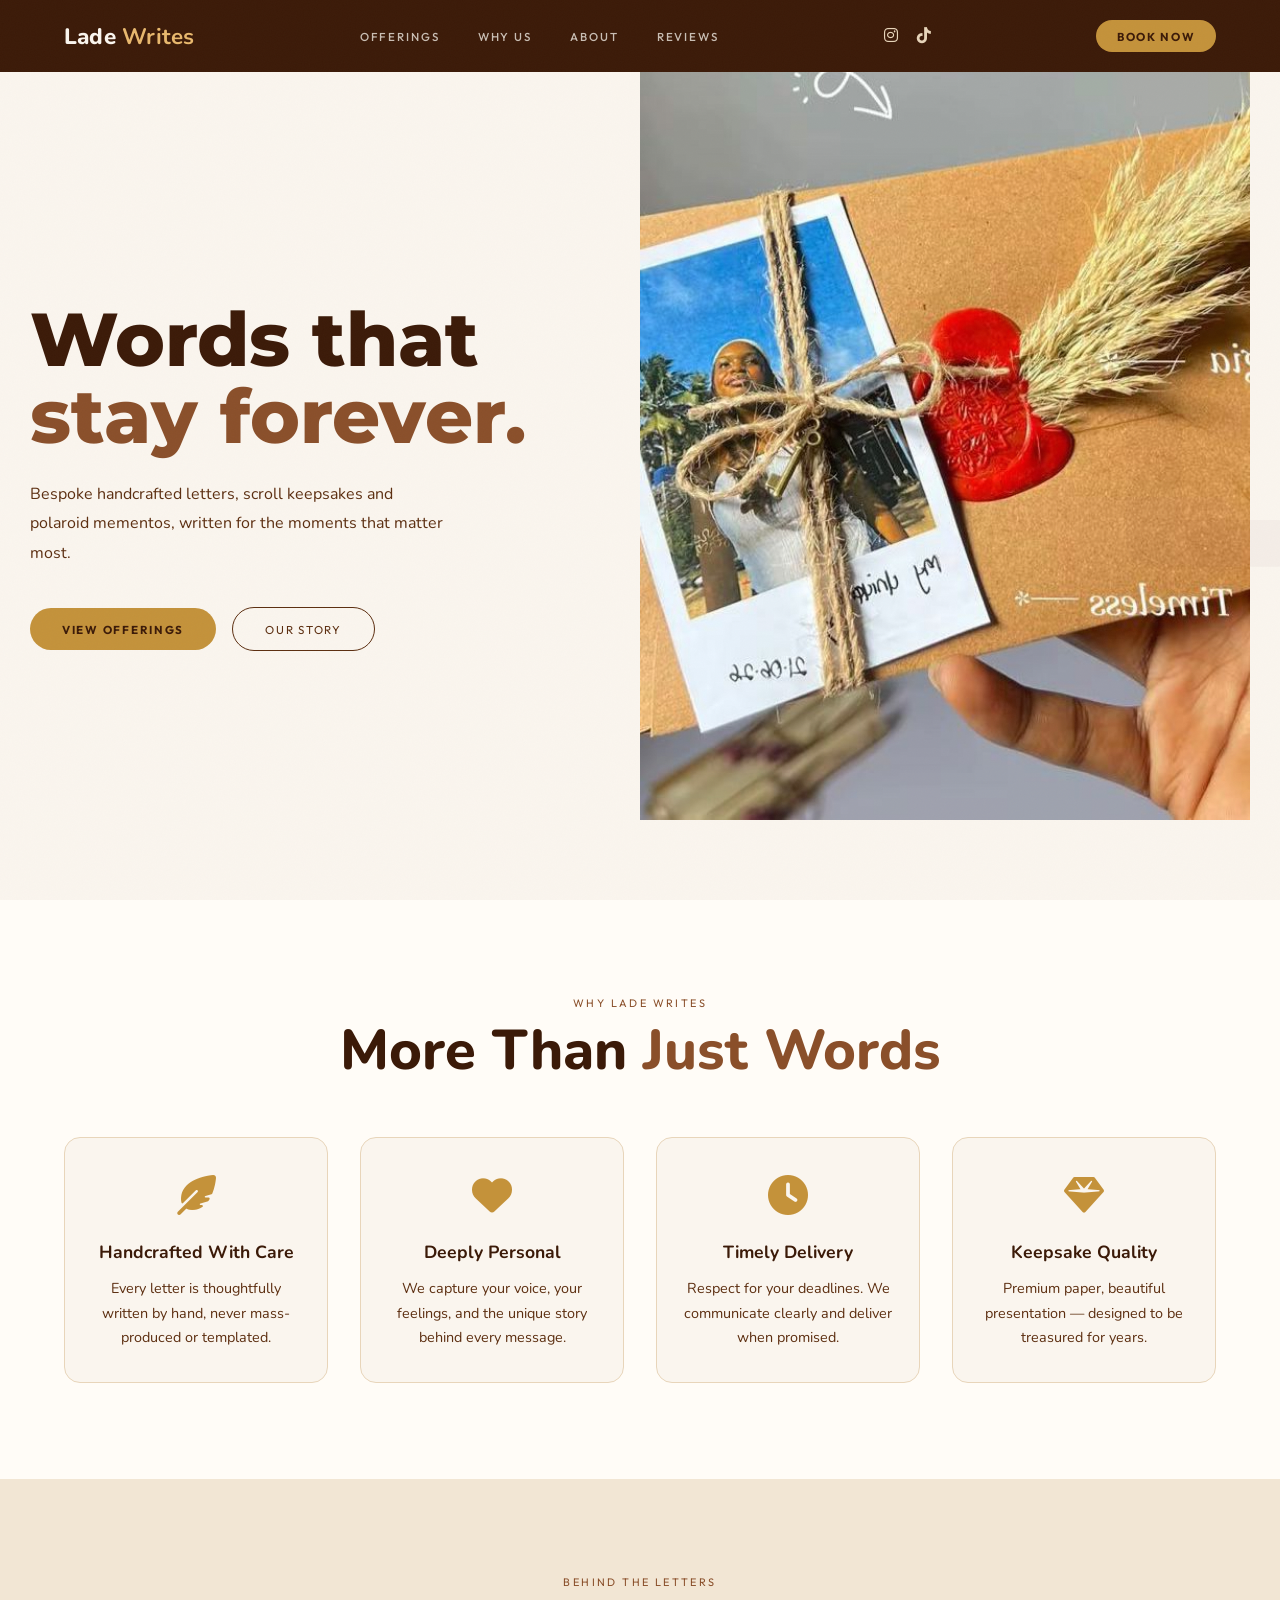
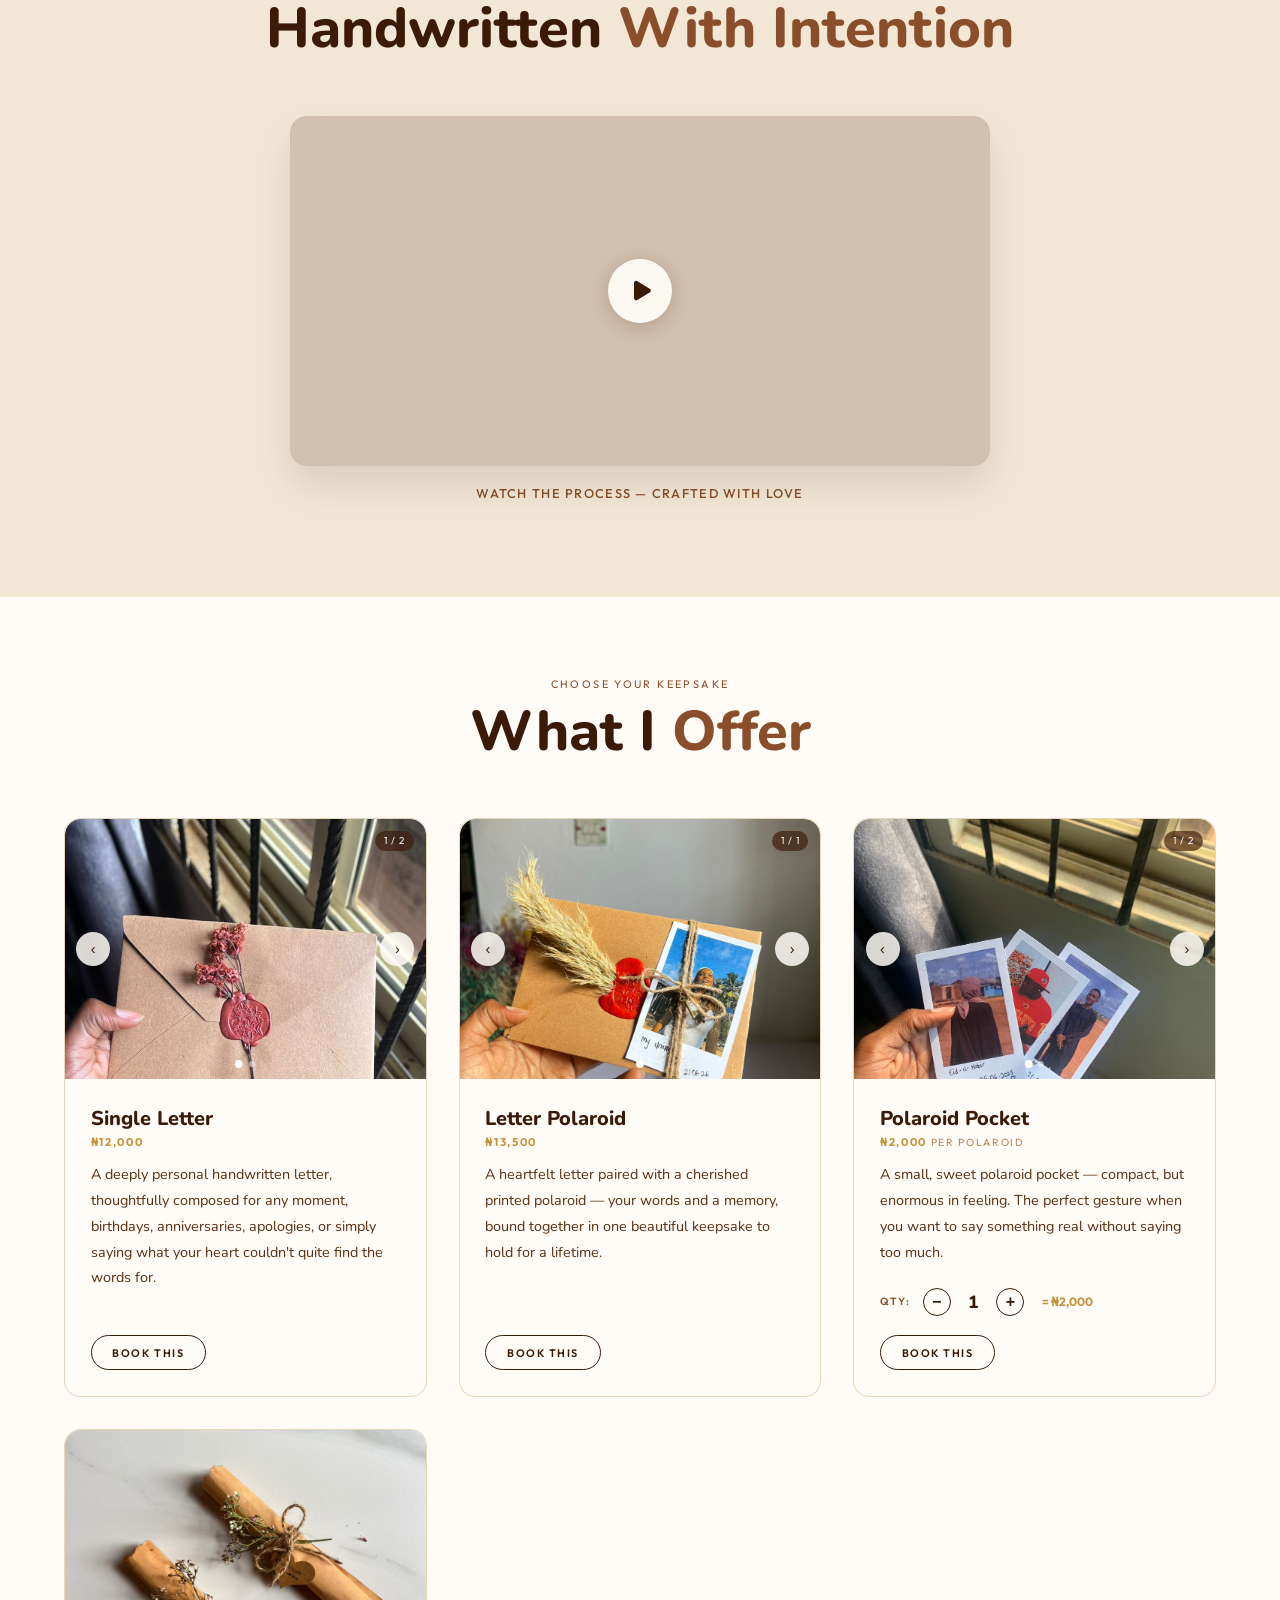
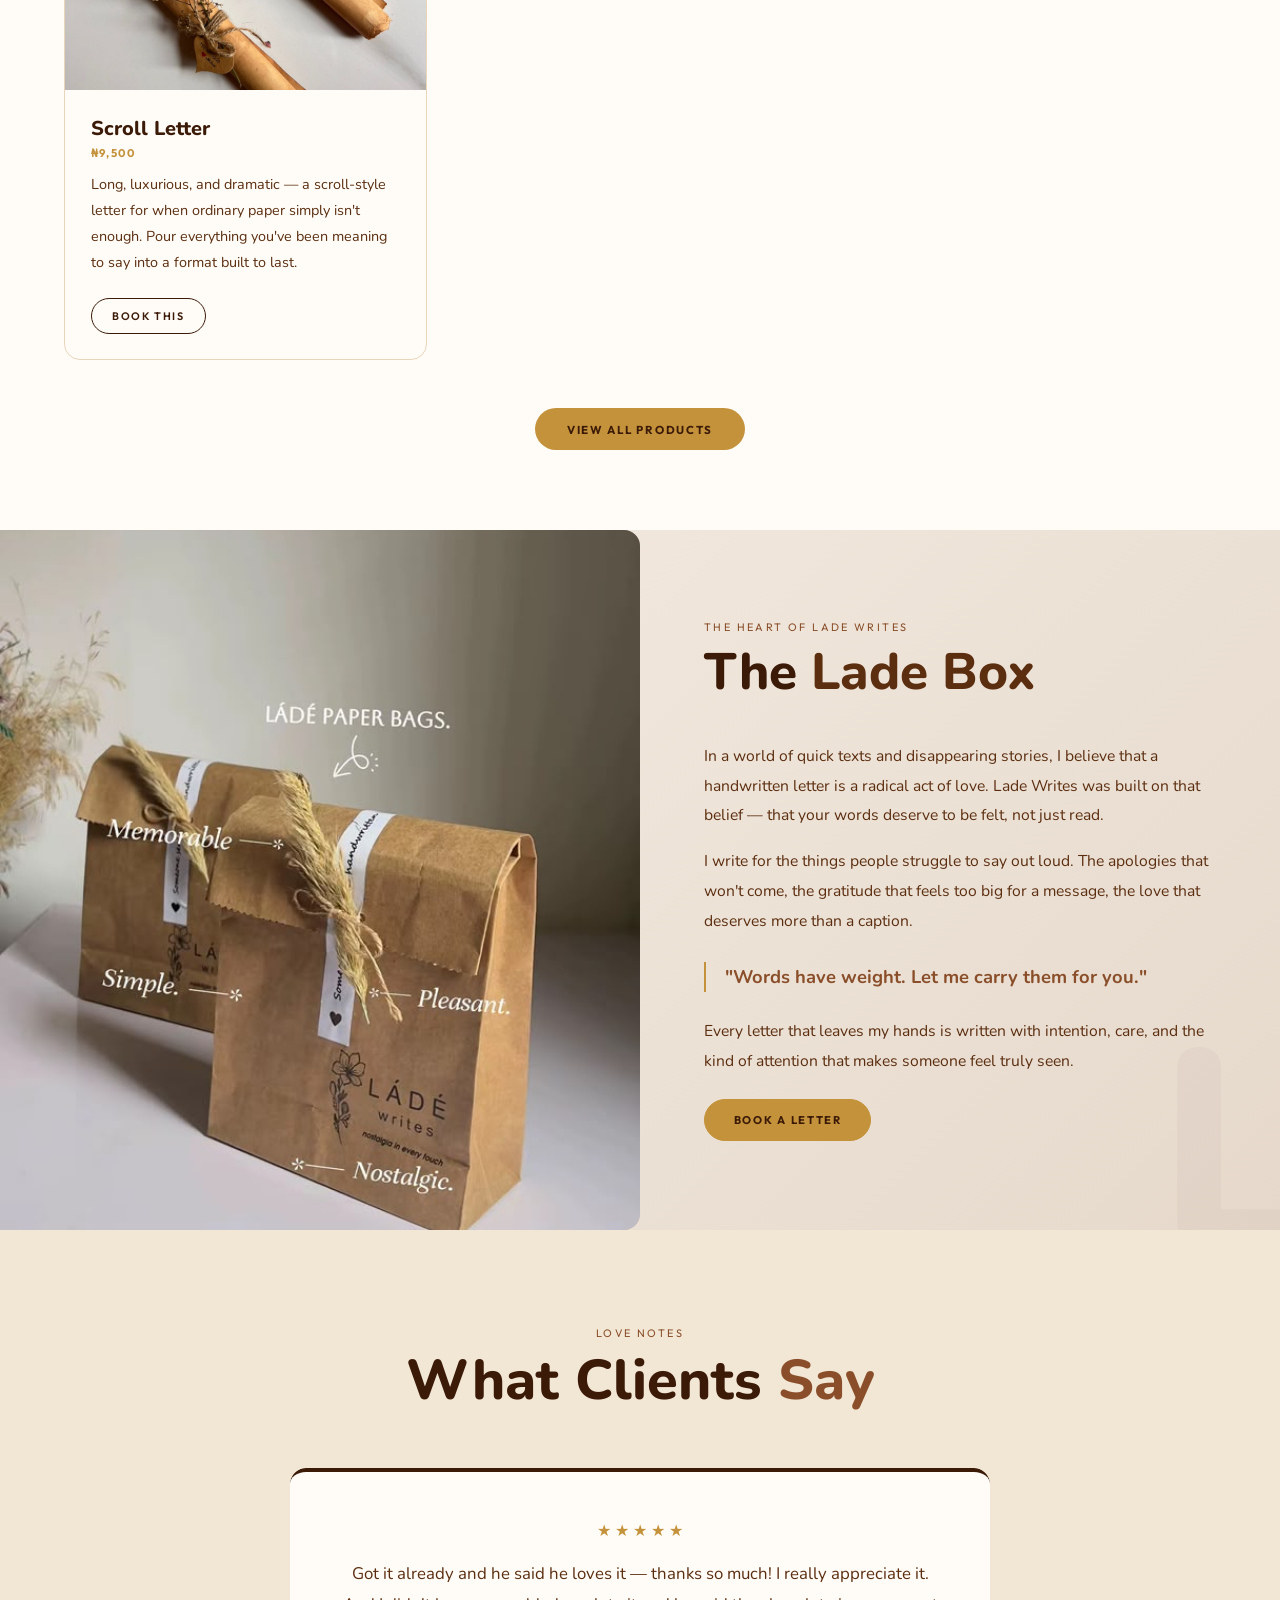
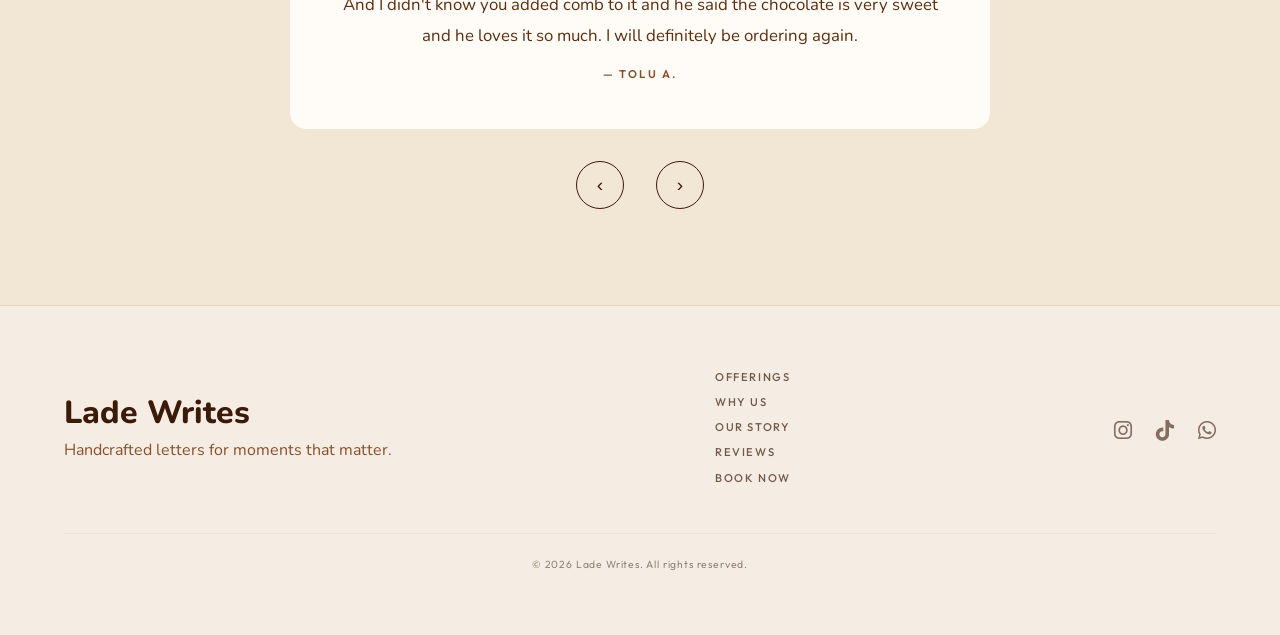
==== commit 84e1d568: "new" ====
--- a/index.html
+++ b/index.html
@@ -212,7 +212,7 @@
           </div>
           <div class="card-body">
             <div class="card-name">Single Letter</div>
-            <div class="card-price">₦8,000</div>
+            <div class="card-price">₦12,000</div>
             <p class="card-desc">
               A deeply personal handwritten letter, thoughtfully composed for
               any moment, birthdays, anniversaries, apologies, or simply saying
@@ -251,7 +251,7 @@
           </div>
           <div class="card-body">
             <div class="card-name">Letter Polaroid</div>
-            <div class="card-price">₦10,000</div>
+            <div class="card-price">₦13,500</div>
             <p class="card-desc">
               A heartfelt letter paired with a cherished printed polaroid — your
               words and a memory, bound together in one beautiful keepsake to
@@ -402,7 +402,7 @@
           </div>
           <div class="card-body">
             <div class="card-name">Scroll Letter</div>
-            <div class="card-price">₦6,000</div>
+            <div class="card-price">₦9,500</div>
             <p class="card-desc">
               Long, luxurious, and dramatic — a scroll-style letter for when
               ordinary paper simply isn't enough. Pour everything you've been
@@ -432,7 +432,7 @@
 
           <div class="card-body">
             <div class="card-name">Love Jar</div>
-            <div class="card-price">₦8,000</div>
+            <div class="card-price">₦15,000</div>
             <p class="card-desc">
               A Love Jar is a highly customizable concept that ignites
               self-love, manifestation, or symbolic home decor. It is a memory
@@ -490,45 +490,6 @@
           </div>
         </div>
 
-        <div class="offer-card fi d3">
-          <div class="card-gallery" id="g-choc">
-            <div class="placeholder-gallery">
-              <span>🍫</span>Add photos here
-            </div>
-
-            <img class="gallery-img" src="choco 1.jpeg" alt="Chocolate Box 1" />
-
-            <img class="gallery-img" src="choco 2.jpeg" alt="Chocolate Box 2" />
-
-            <button class="gallery-nav prev" onclick="galPrev(event, 'g-choc')">
-              ‹
-            </button>
-
-            <button class="gallery-nav next" onclick="galNext(event, 'g-choc')">
-              ›
-            </button>
-
-            <div class="gallery-dots" id="dots-g-choc"></div>
-
-            <div class="gallery-count" id="cnt-g-choc"></div>
-          </div>
-
-          <div class="card-body">
-            <div class="card-name">Chocolate Box</div>
-            <div class="card-price">₦4,000 per box</div>
-            <p class="card-desc">
-              A beautifully curated chocolate gift box, dressed up with
-              intention and care. Perfect for anniversaries, celebrations, or
-              just because — sweet on the outside, sweeter on the inside.
-            </p>
-            <a
-              href="book.html?offering=Chocolate%20Box&price=%E2%82%A64%2C000%20per%20box"
-              class="card-book"
-              >Book This</a
-            >
-          </div>
-        </div>
-
         <div class="offer-card fi d2">
           <div class="card-gallery" id="g-frame">
             <div class="placeholder-gallery"></div>
@@ -544,7 +505,7 @@
 
           <div class="card-body">
             <div class="card-name">Memory Frame</div>
-            <div class="card-price">₦5,000</div>
+            <div class="card-price">₦12,000</div>
             <p class="card-desc">
               A framed keepsake that holds a memory, a date, and a feeling —
               made to hang on a wall and stay on a heart. Beautiful, simple, and
@@ -690,7 +651,7 @@
 
           <div class="card-body">
             <div class="card-name">Music Scan &amp; Vintage Letter</div>
-            <div class="card-price">₦12,000</div>
+            <div class="card-price">₦15,000</div>
 
             <p class="card-desc">
               Some songs say the words our hearts cannot. A music scan paired
@@ -747,10 +708,12 @@
           </div>
 
           <div class="card-body">
-            <div class="card-name">Write a Letter Yourself</div>
+            <div class="card-name" id="wlName">
+              Write a Letter Yourself — Wax Seal Kit
+            </div>
 
             <div class="card-price">
-              ₦5,000
+              <span id="wlPrice">₦6,000</span>
               <span
                 style="
                   font-weight: 400;
@@ -978,16 +941,13 @@
           <div class="card-body">
             <div class="card-name">LÁDÉ Card Letters — Custom Made</div>
 
-            <div class="card-price">₦6,000</div>
+            <div class="card-price">₦8,000</div>
 
             <p class="card-desc">
-              LÁDÉ Card Letters are little pieces of love, appreciation, and
-              thoughtful words, beautifully handwritten and created to make
-              someone feel special. For the Custom Made Card Letter, simply
-              share your message with us and LÁDÉ will beautifully handwrite it
-              for you. Whether it’s a birthday, a thank-you, a celebration, an
-              apology, or simply a reminder that someone matters, your words
-              become something they can hold, keep, and read again.
+              LÁDÉ Card Letters** turn your heartfelt words into beautifully
+              handwritten keepsakes—perfect for birthdays, celebrations,
+              thank-yous, apologies, or simply saying, “you matter.”
+
               <br /><br />
               Small card. Meaningful words. A memory to keep.
             </p>
@@ -1061,7 +1021,7 @@
           <div class="card-body">
             <div class="card-name">LÁDÉ Card Letters — Blank Card</div>
 
-            <div class="card-price">₦4,000</div>
+            <div class="card-price">₦5,000</div>
 
             <p class="card-desc">
               LÁDÉ Card Letters are little pieces of love, appreciation, and
@@ -1307,6 +1267,12 @@
         video.controls = true;
         video.play();
       }
+
+      const WL_VARIANTS = [
+        { name: "Write a Letter Yourself — Wax Seal Kit", price: 6000 },
+        { name: "Write a Letter Yourself — Dried Flowers Kit", price: 5000 },
+      ];
+      let wlVariant = 0;
 
       const galState = {};
       function initGallery(id) {
@@ -1373,6 +1339,7 @@
         const cntEl = document.getElementById("cnt-" + id);
         if (cntEl) cntEl.textContent = i + 1 + " / " + s.slides.length;
         s.cur = i;
+        if (id === "g-write-letter") wlSetVariant(i);
       }
       function galPrev(e, id) {
         e.stopPropagation();
@@ -1421,26 +1388,29 @@
           "&qty=" +
           ppQtyVal;
       }
-      let wlQtyVal = 1;
-      const WL_PRICE = 5000;
-
+      function wlRender() {
+        const v = WL_VARIANTS[wlVariant];
+        document.getElementById("wlName").textContent = v.name;
+        document.getElementById("wlPrice").textContent =
+          "₦" + v.price.toLocaleString();
+        document.getElementById("wlQty").textContent = wlQtyVal;
+        document.getElementById("wlTotal").textContent =
+          "= ₦" + (wlQtyVal * v.price).toLocaleString();
+      }
+      function wlSetVariant(i) {
+        wlVariant = i;
+        wlRender();
+      }
       function wlQtyChange(delta) {
         wlQtyVal = Math.max(1, wlQtyVal + delta);
-
-        document.getElementById("wlQty").textContent = wlQtyVal;
-
-        document.getElementById("wlTotal").textContent =
-          "= ₦" + (wlQtyVal * WL_PRICE).toLocaleString();
-      }
-
+        wlRender();
+      }
       function wlBook(e) {
         e.preventDefault();
-
-        const total = wlQtyVal * WL_PRICE;
-
+        const v = WL_VARIANTS[wlVariant];
         window.location.href =
-          "book.html?offering=Write%20a%20Letter%20Yourself&price=%E2%82%A6" +
-          total.toLocaleString() +
+          "book.html?offering=" +
+          encodeURIComponent(v.name) +
           "&qty=" +
           wlQtyVal;
       }
--- a/style.css
+++ b/style.css
@@ -581,7 +581,7 @@
 }
 .catalog-gallery {
   position: relative;
-  height: 230px;
+  aspect-ratio: 4 / 5;
   overflow: hidden;
   background: var(--sand-2);
 }
@@ -589,13 +589,13 @@
   position: absolute;
   inset: 0;
   width: 100%;
-  height: 230px;
+  height: 100%;
   object-fit: cover;
-  opacity: 0;
-  transition: opacity 0.35s;
-}
+  display: none;
+}
+
 .catalog-card img.catalog-slide.active {
-  opacity: 1;
+  display: block;
 }
 .catalog-card > .catalog-gallery {
   display: block;
@@ -1276,3 +1276,29 @@
   color: var(--brown-3);
   font-style: italic;
 }
+
+.addon-grid {
+  display: grid;
+  grid-template-columns: 1fr 1fr;
+  gap: 0.6rem;
+}
+.addon-grid label {
+  display: flex;
+  align-items: center;
+  gap: 0.5rem;
+  padding: 0.65rem 0.8rem;
+  background: var(--sand-3);
+  border: 1.5px solid var(--sand);
+  border-radius: 10px;
+  font-family: var(--f-body);
+  font-size: 0.85rem;
+  letter-spacing: 0;
+  text-transform: none;
+  color: var(--brown);
+  cursor: pointer;
+  margin-bottom: 0;
+}
+.addon-grid input {
+  width: auto;
+  accent-color: var(--gold);
+}
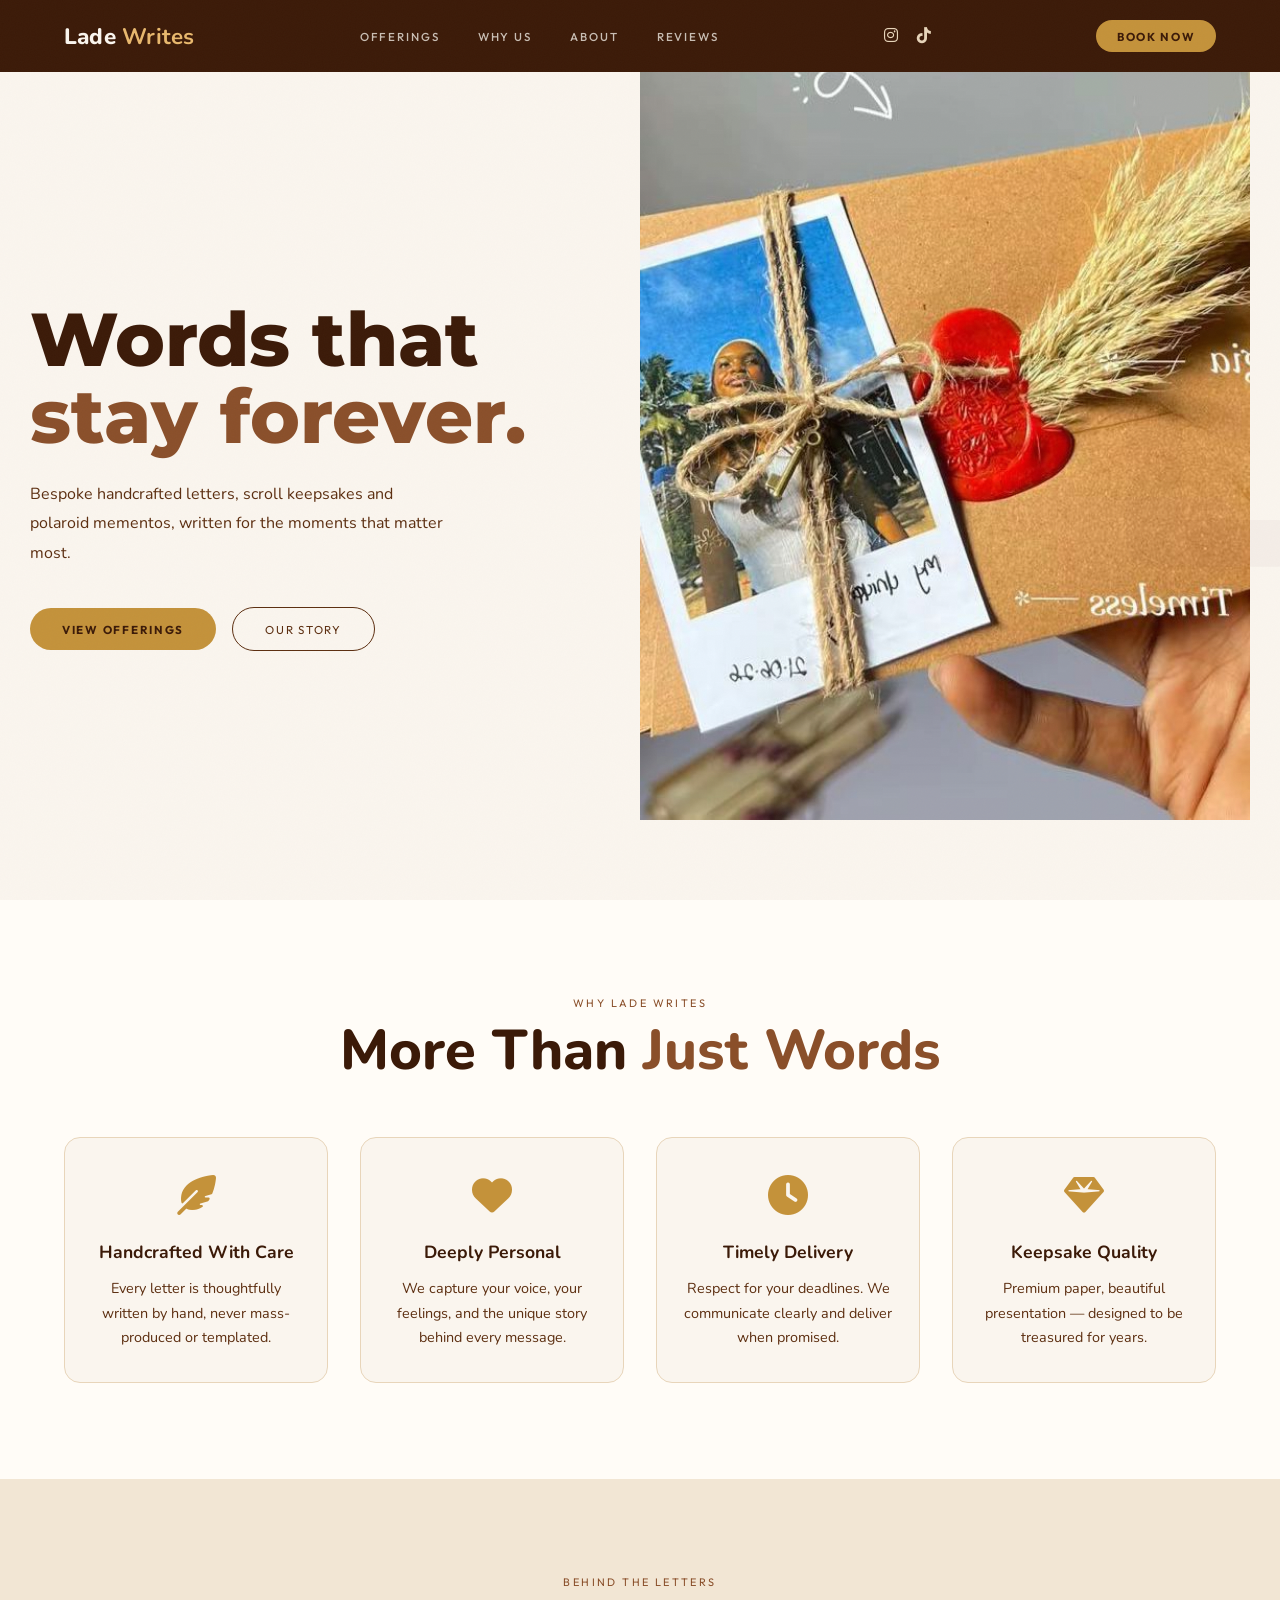
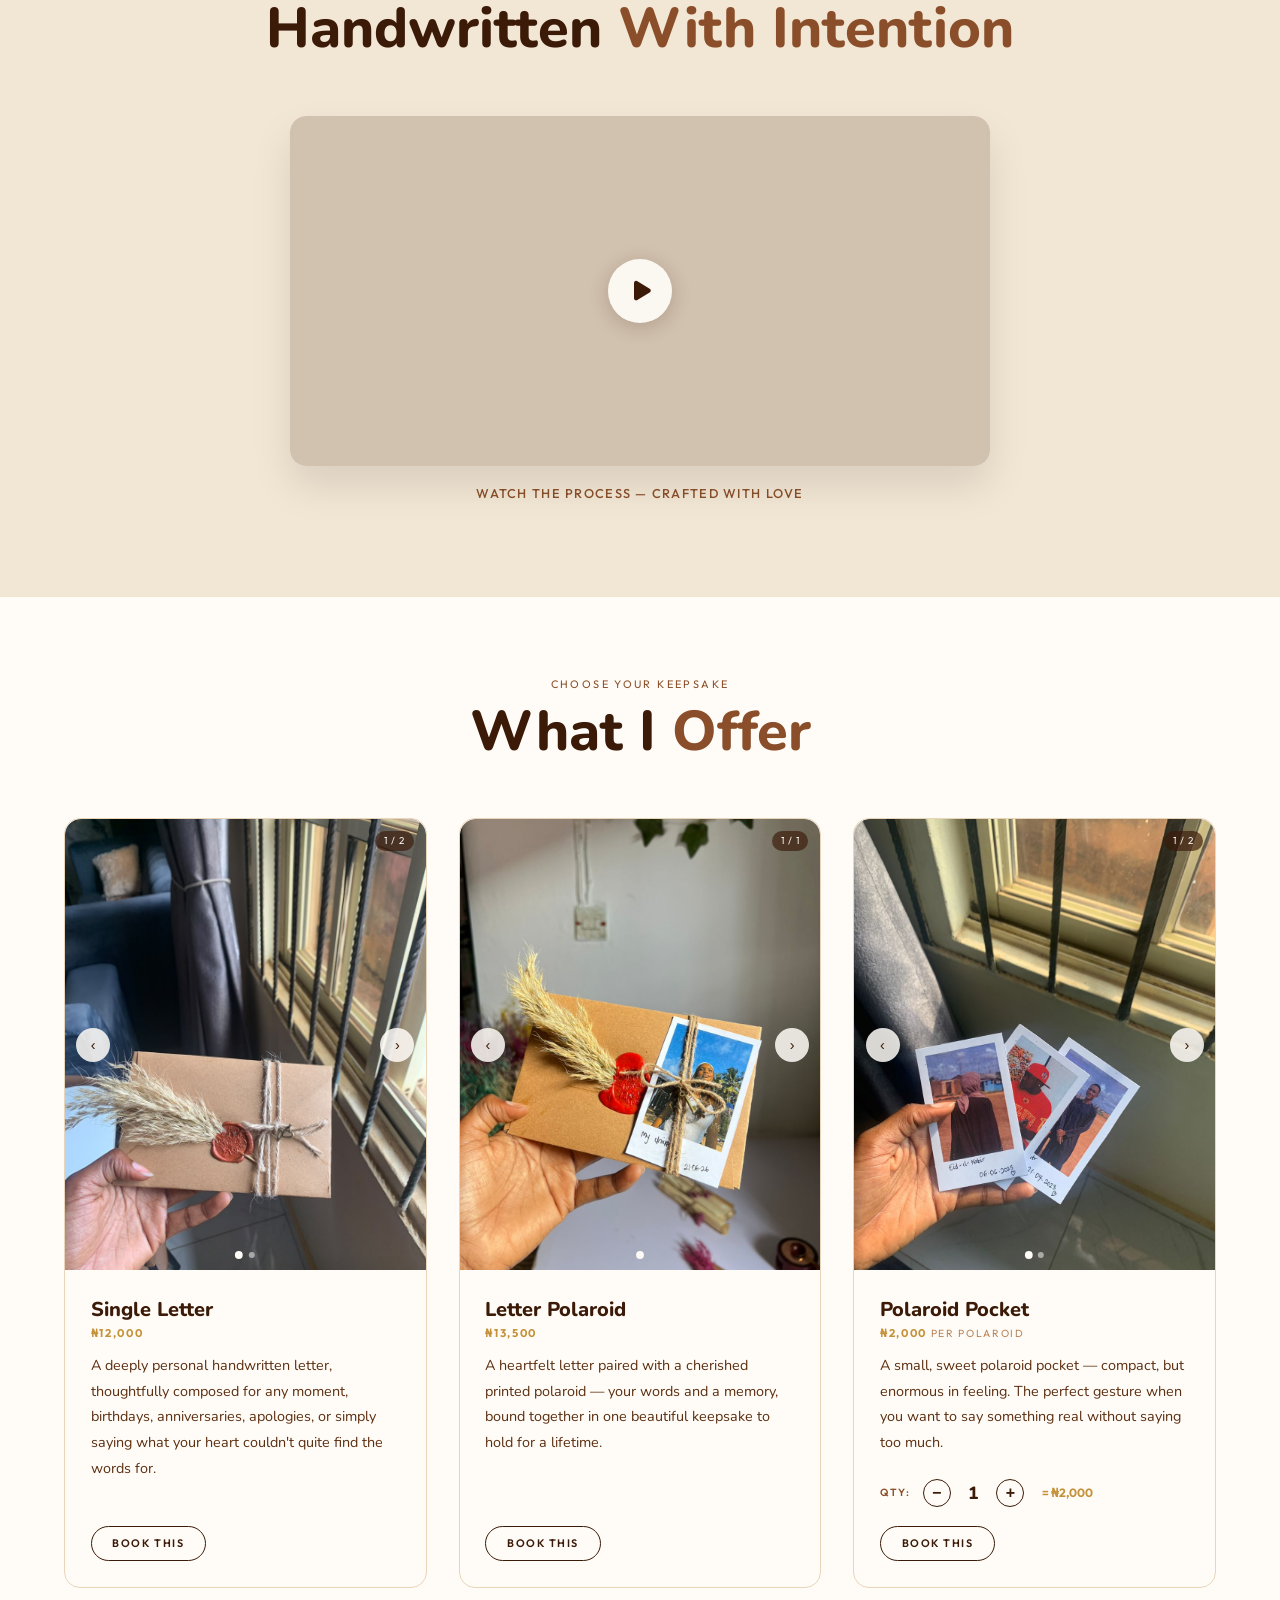
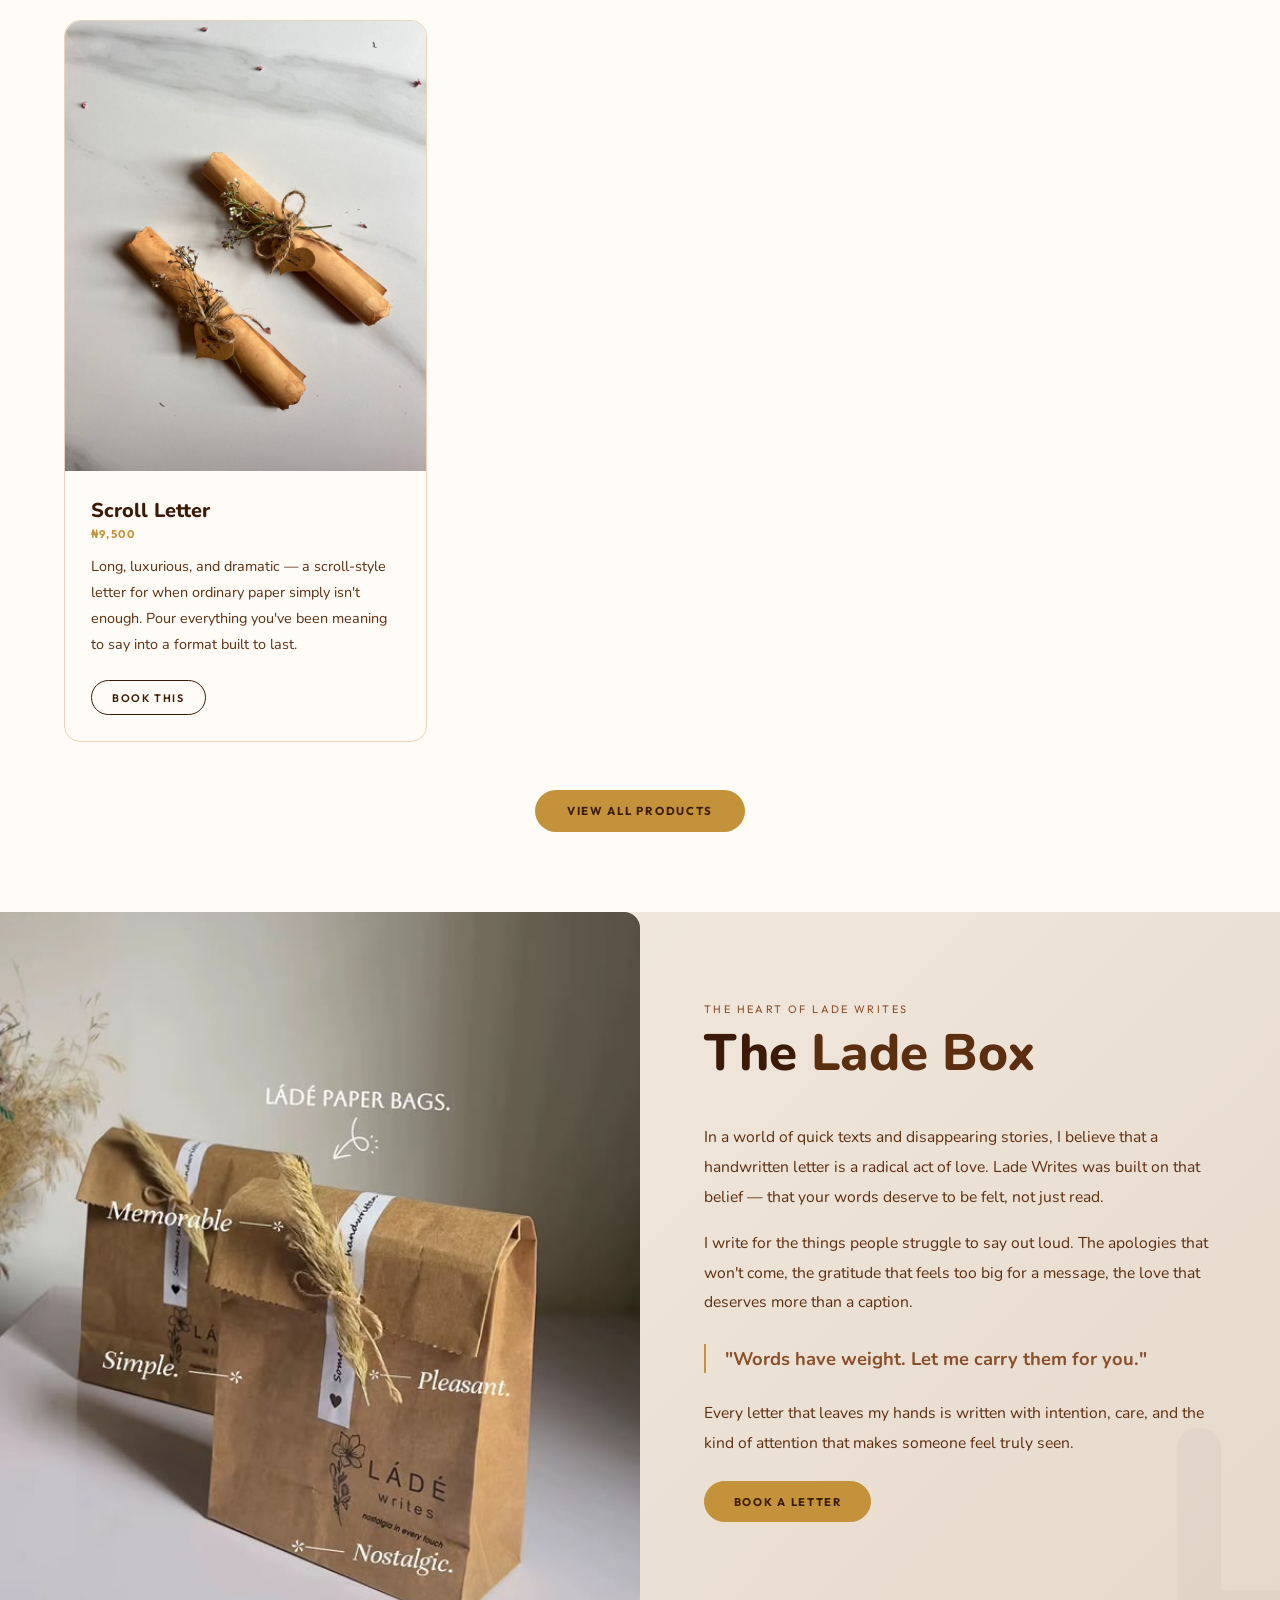
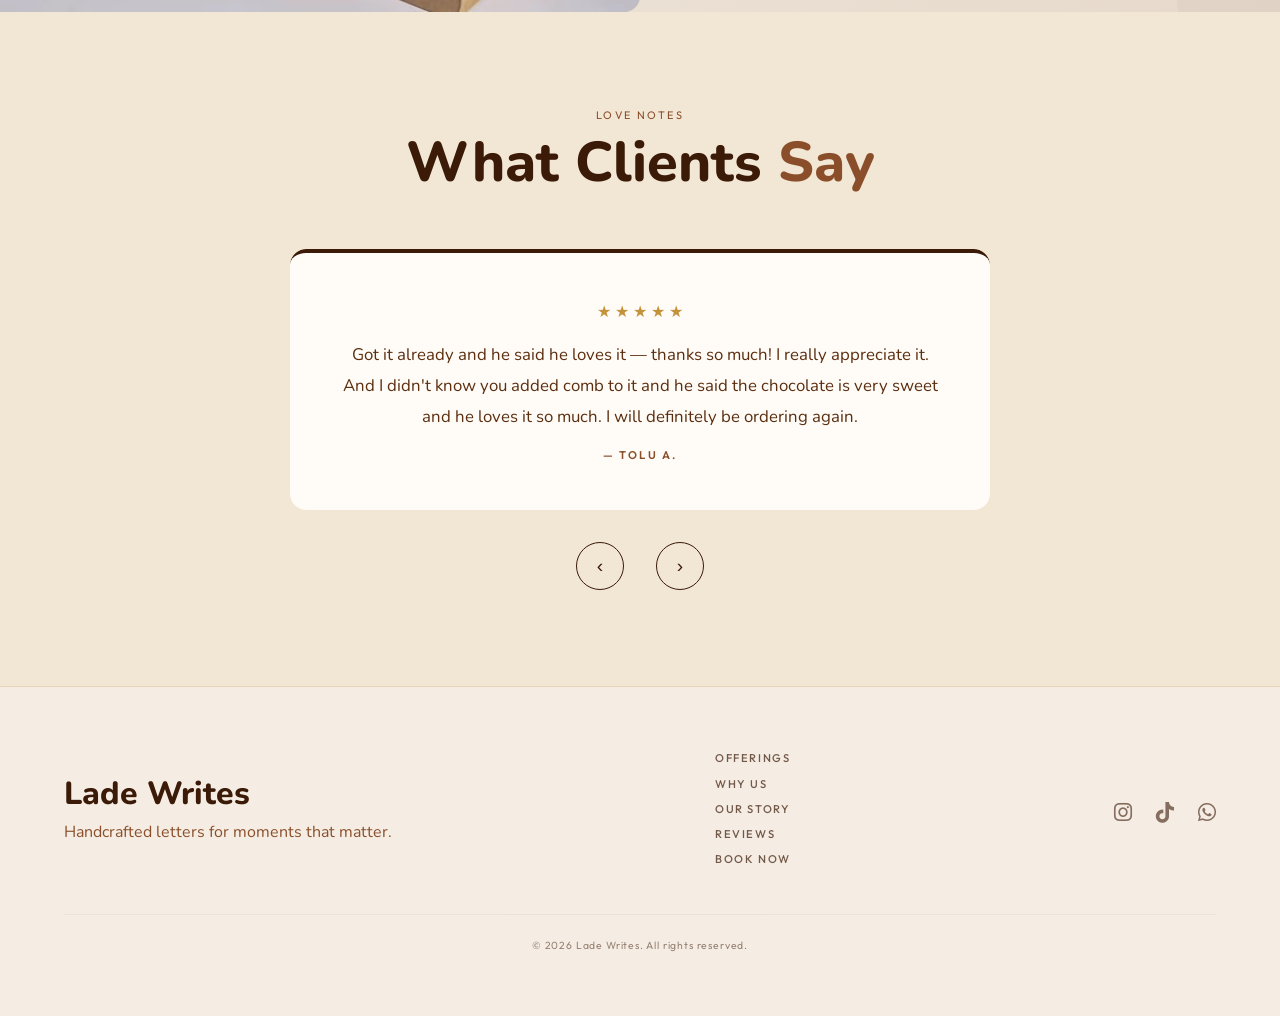
==== commit fbbeaae4: "nwe" ====
--- a/index.html
+++ b/index.html
@@ -190,7 +190,7 @@
             <div class="placeholder-gallery"><span>✉</span>Add photos here</div>
             <img
               class="gallery-img"
-              src="SINGLE 2.jpeg"
+              src="singleletter.jpeg"
               alt="Single letter 1"
             /><img
               class="gallery-img"
--- a/style.css
+++ b/style.css
@@ -737,7 +737,7 @@
 }
 
 .card-gallery {
-  height: 260px;
+  aspect-ratio: 4 / 5;
   position: relative;
   overflow: hidden;
   background: var(--sand-2);
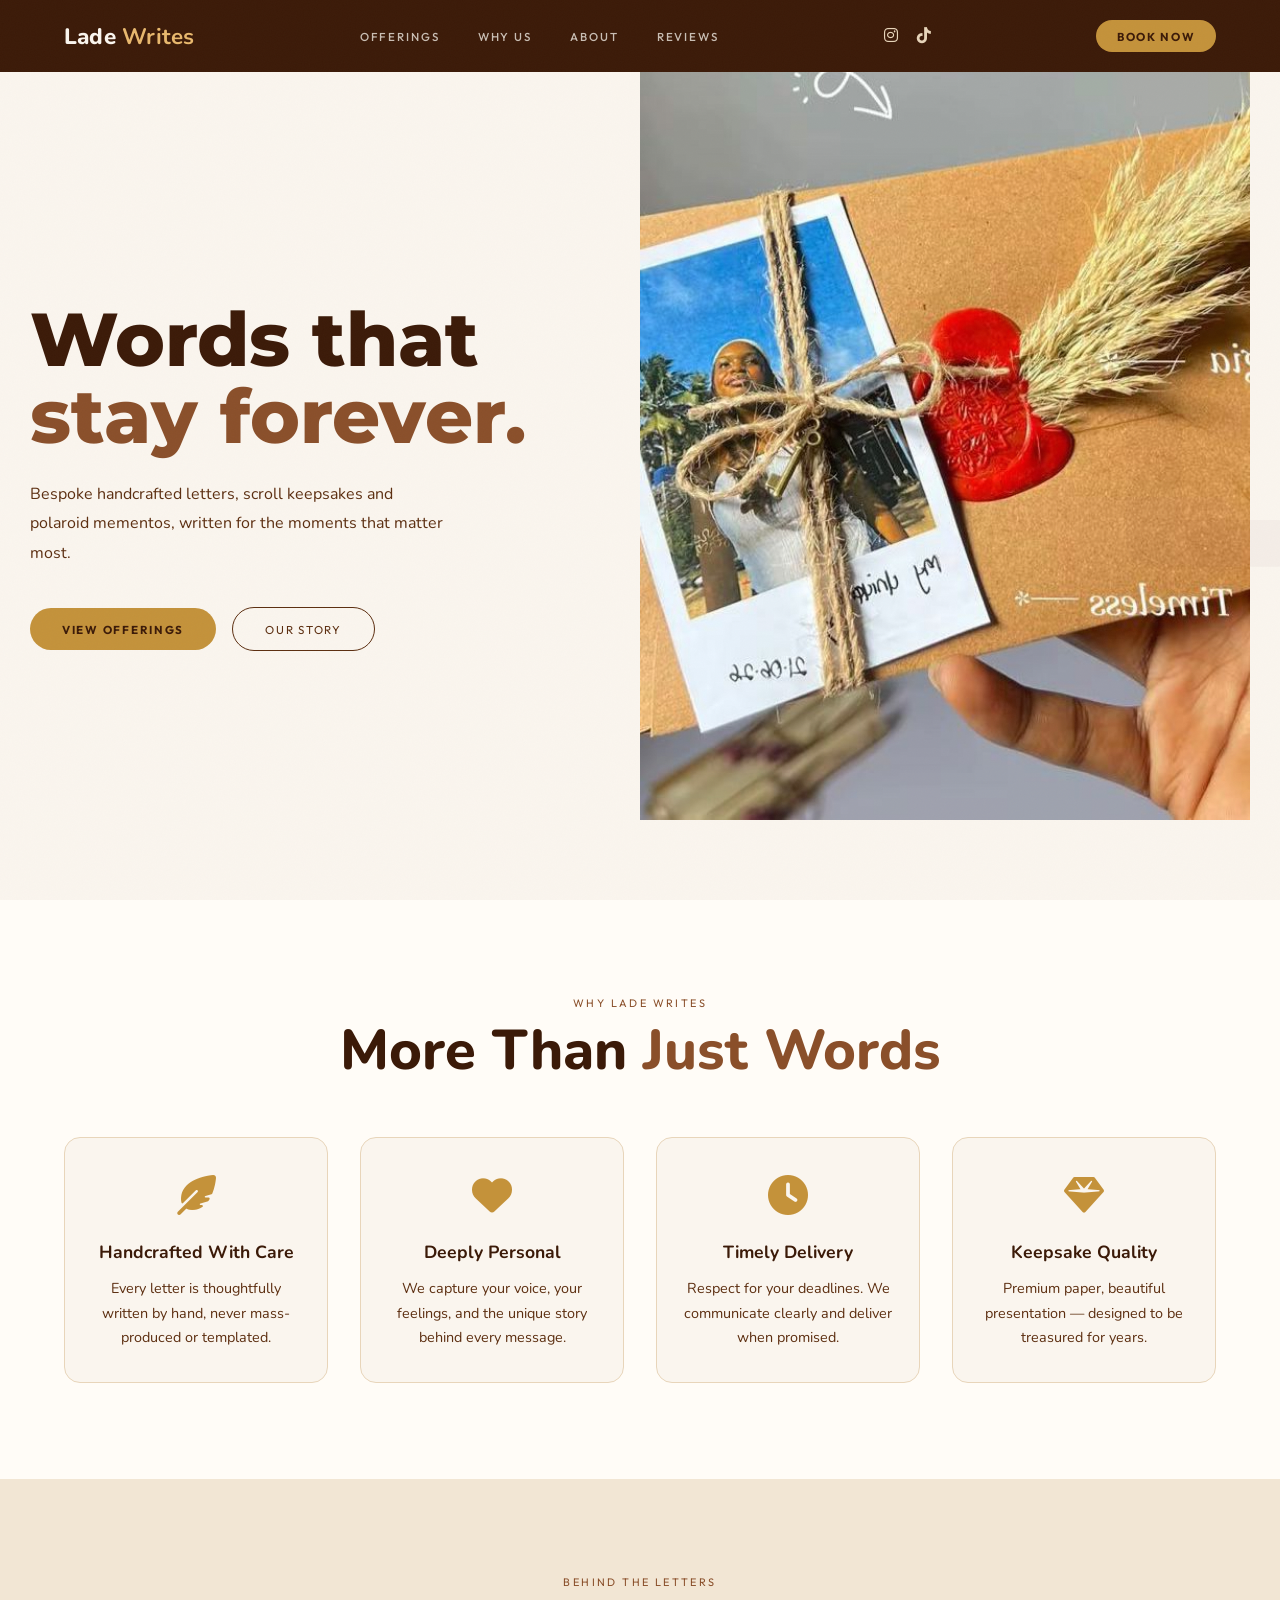
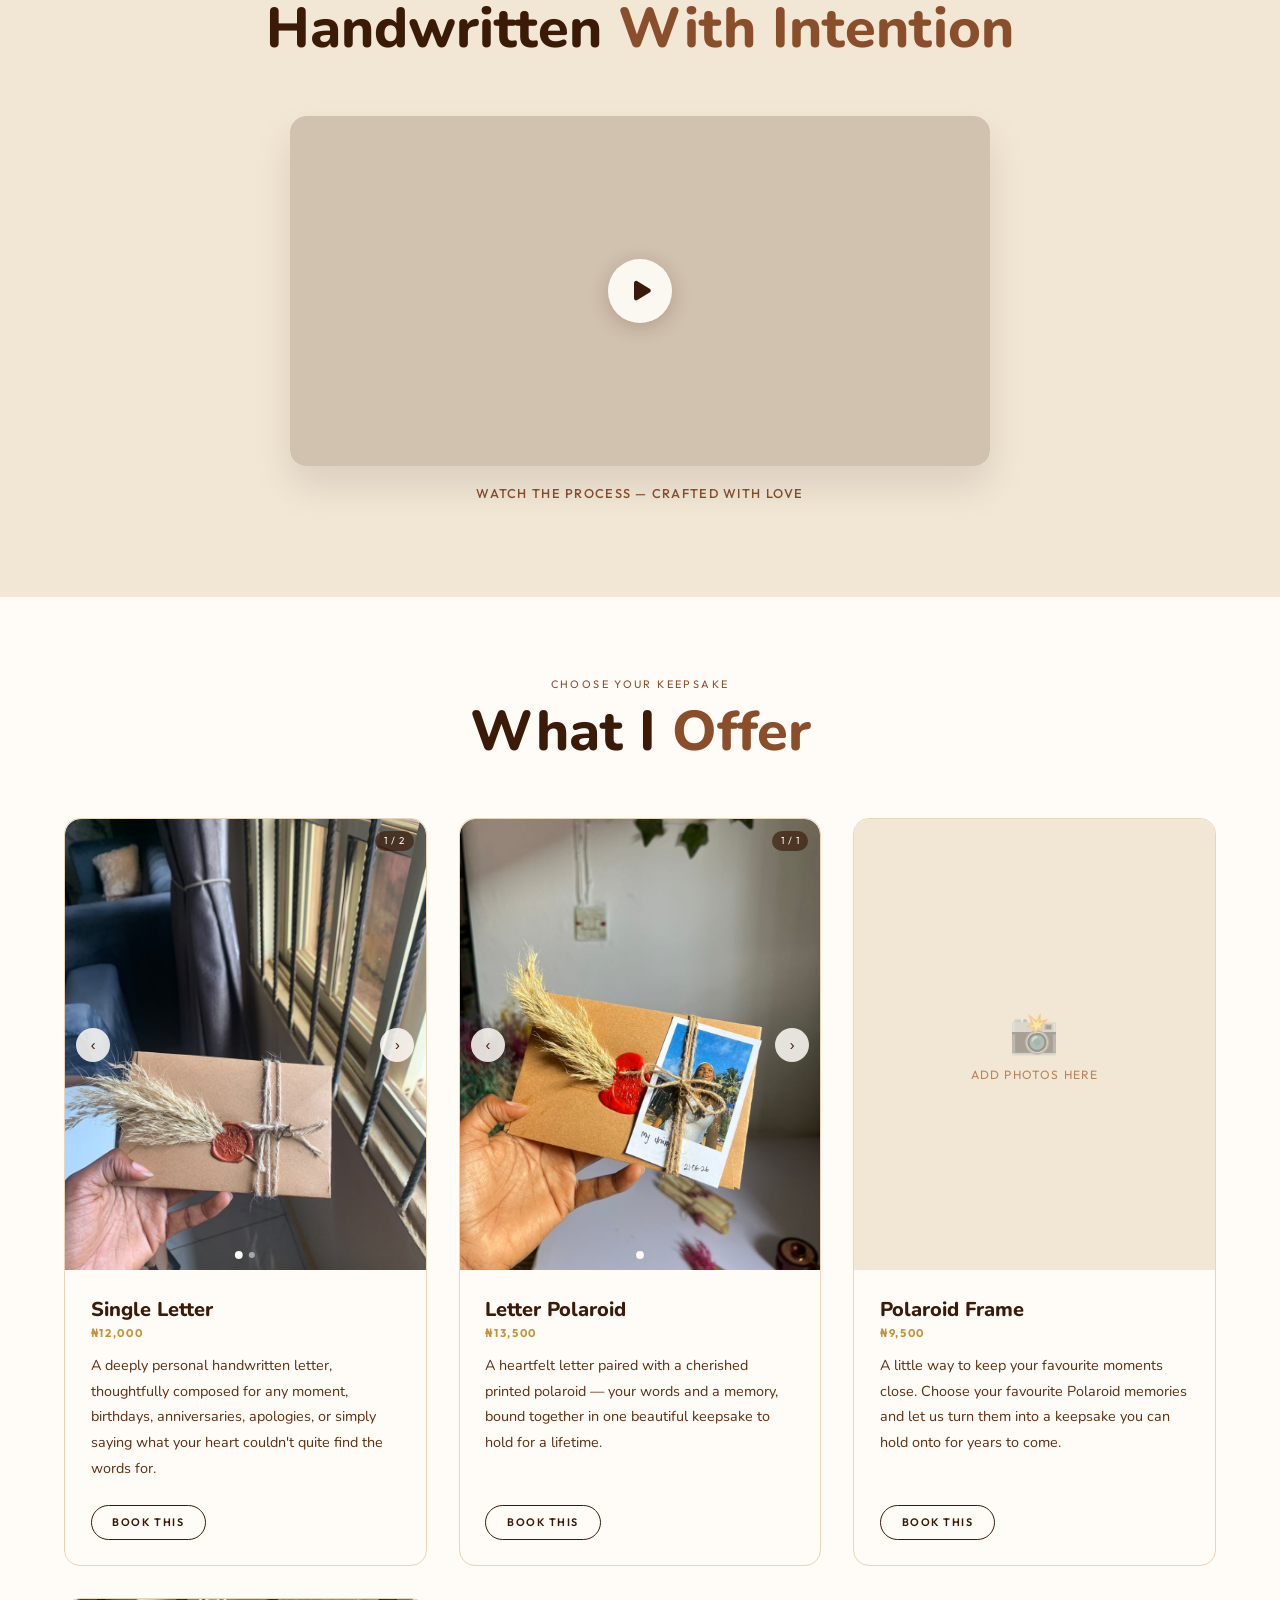
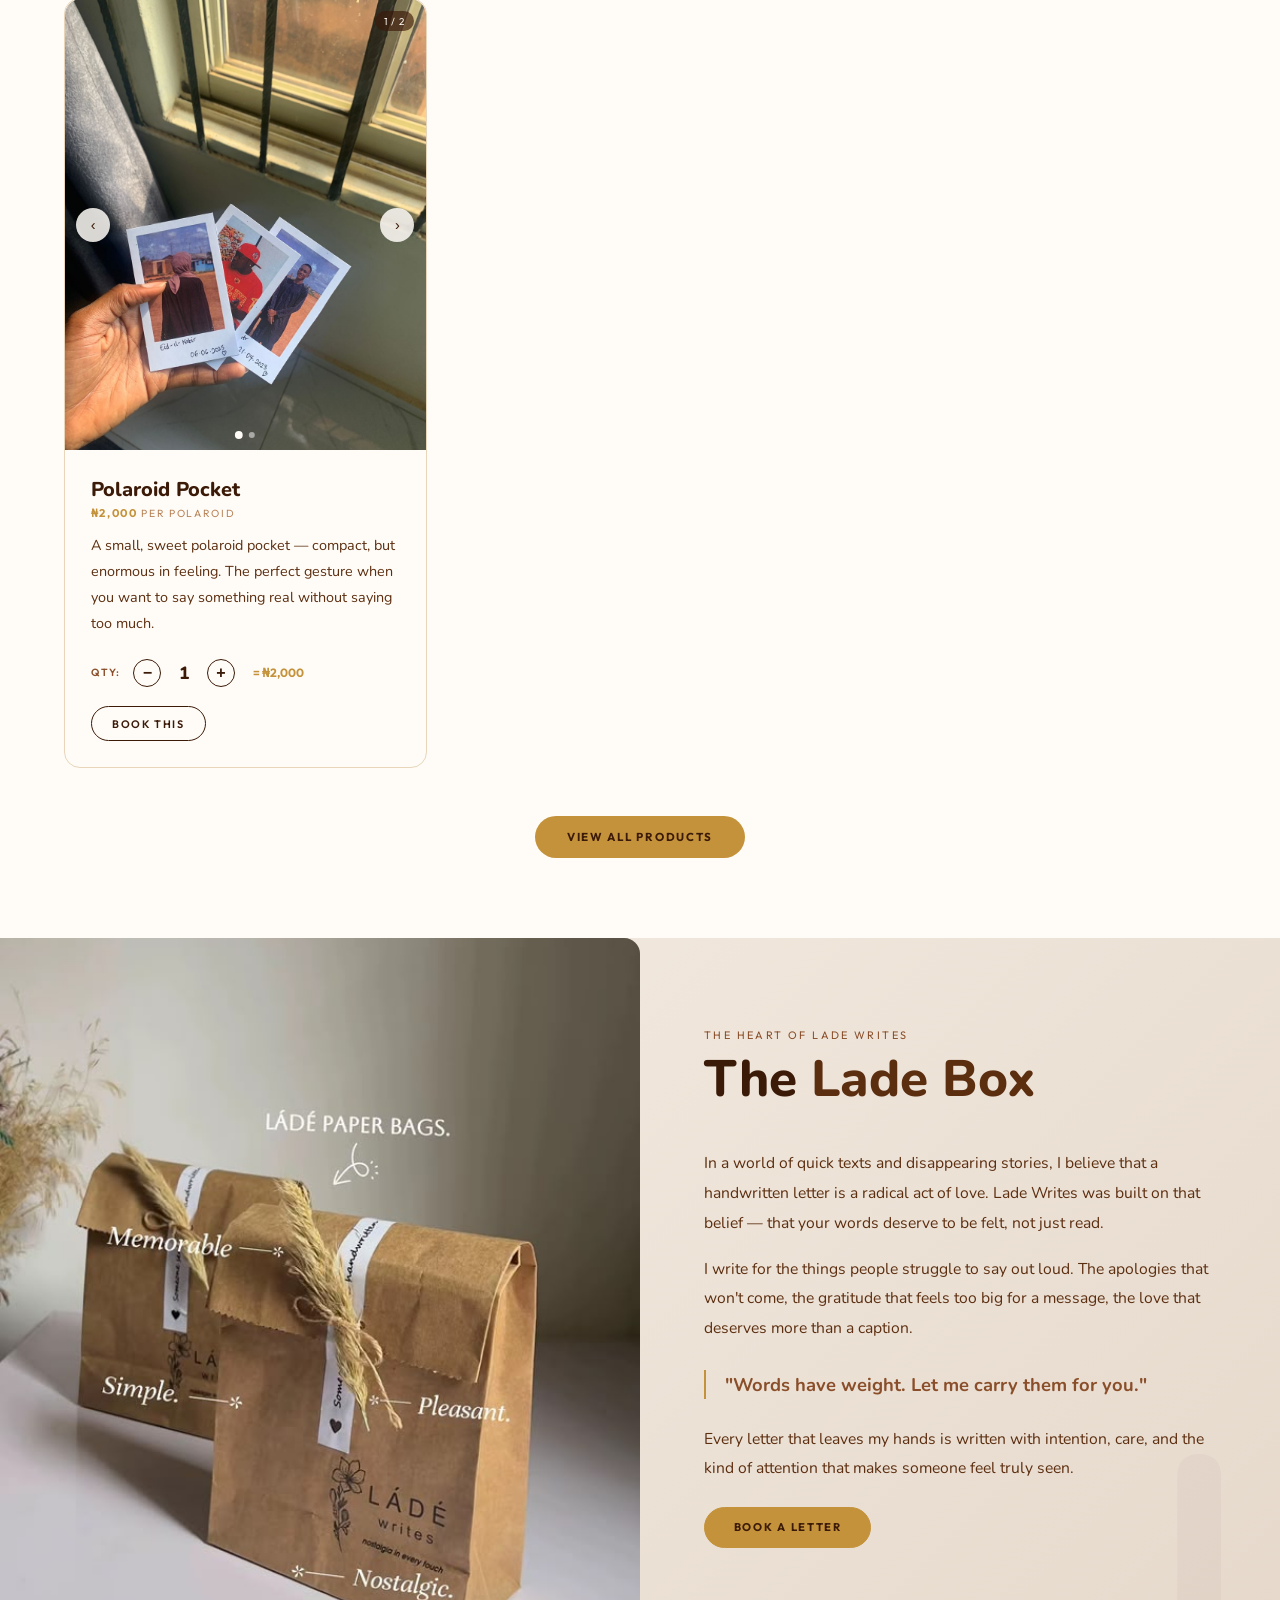
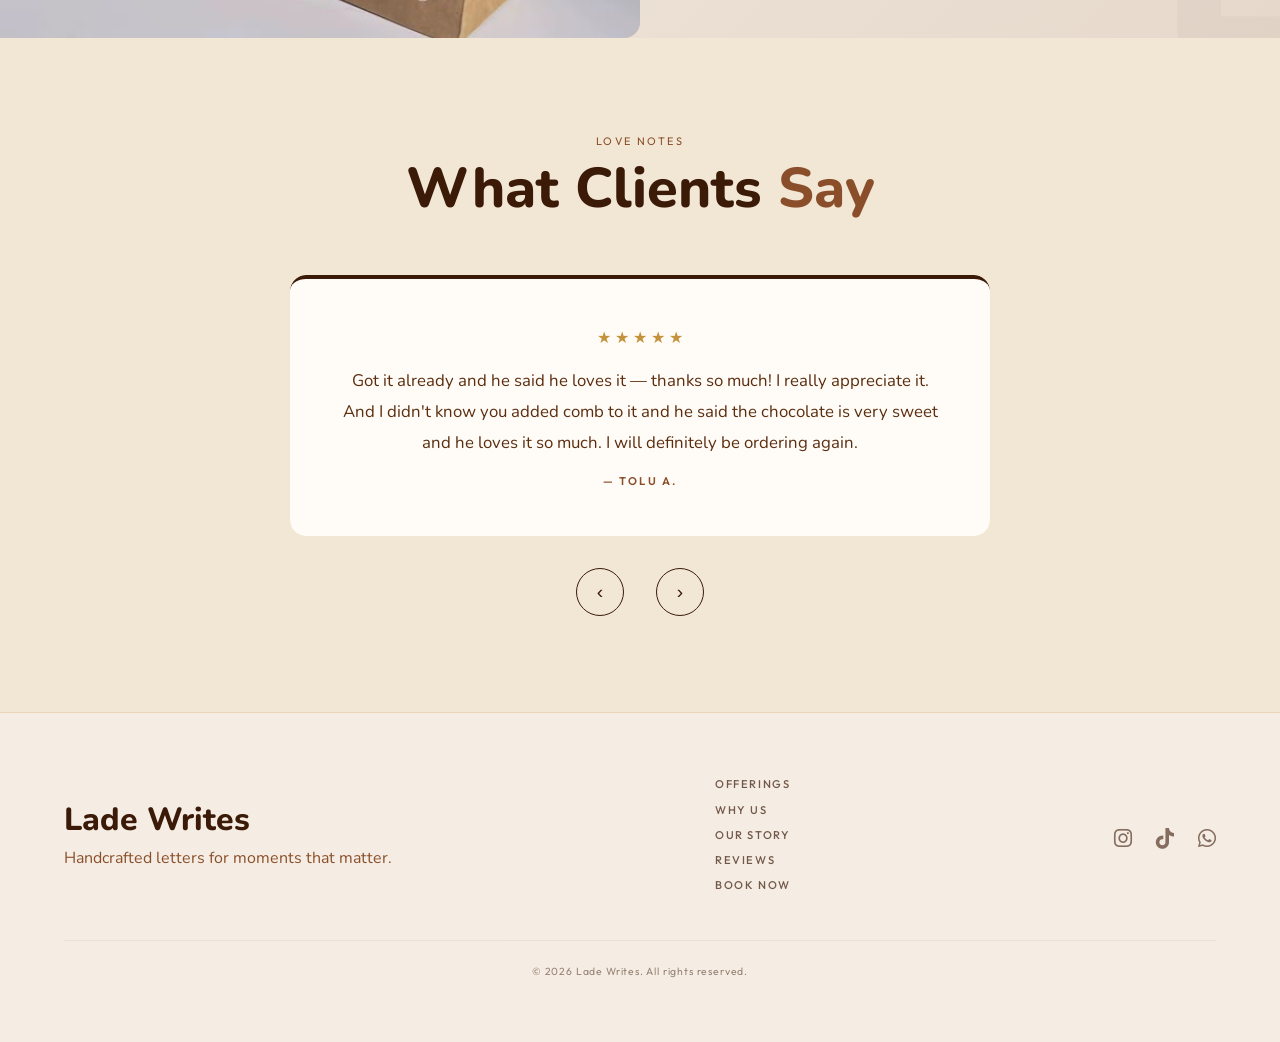
==== commit 8c980cad: "neww" ====
--- a/index.html
+++ b/index.html
@@ -259,6 +259,33 @@
             </p>
             <a
               href="book.html?offering=Letter%20Polaroid&price=%E2%82%A610%2C000"
+              class="card-book"
+              >Book This</a
+            >
+          </div>
+        </div>
+
+        <div class="offer-card fi d2">
+          <div class="card-gallery" id="g-polaroid-frame">
+            <div class="placeholder-gallery">
+              <span>📸</span>Add photos here
+            </div>
+            <img
+              class="gallery-img"
+              src="polaroidframe.jpeg"
+              alt="Polaroid Frame"
+            />
+          </div>
+          <div class="card-body">
+            <div class="card-name">Polaroid Frame</div>
+            <div class="card-price">₦9,500</div>
+            <p class="card-desc">
+              A little way to keep your favourite moments close. Choose your
+              favourite Polaroid memories and let us turn them into a keepsake
+              you can hold onto for years to come.
+            </p>
+            <a
+              href="book.html?offering=Polaroid%20Frame"
               class="card-book"
               >Book This</a
             >
